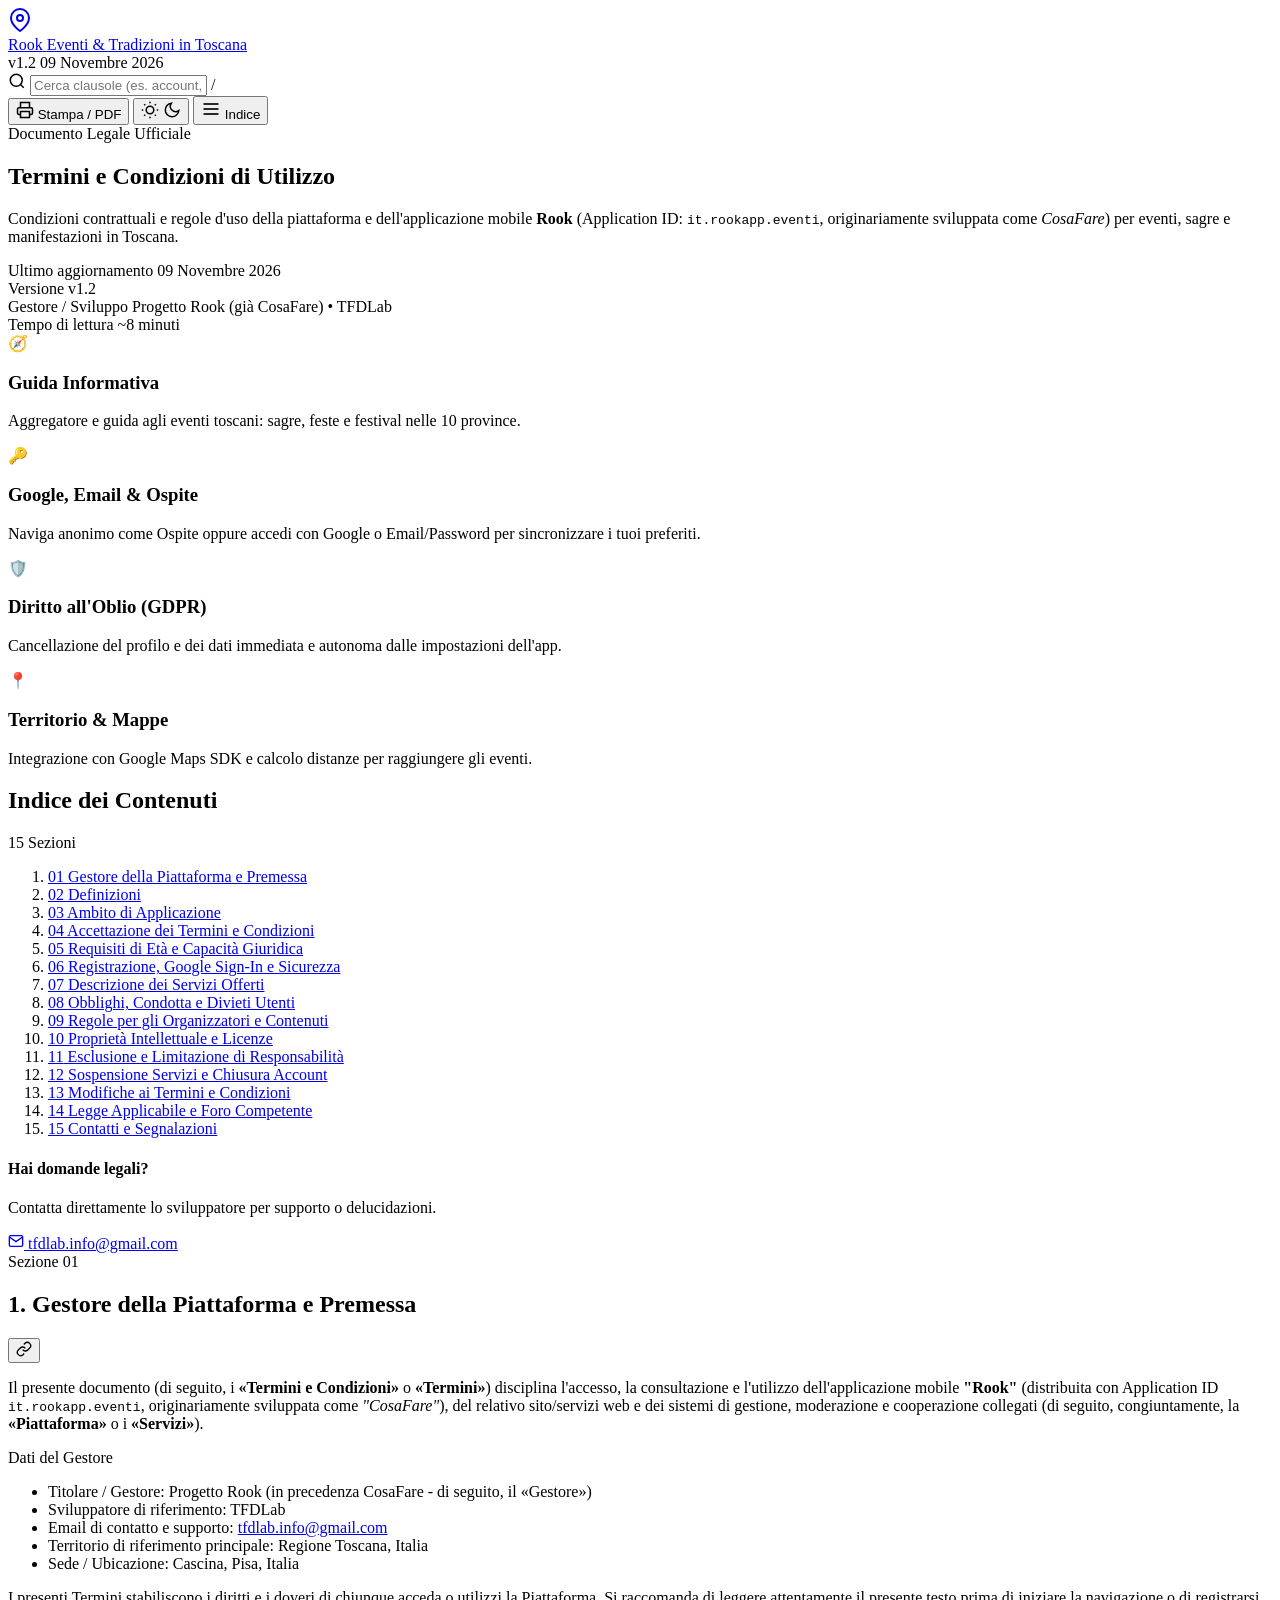
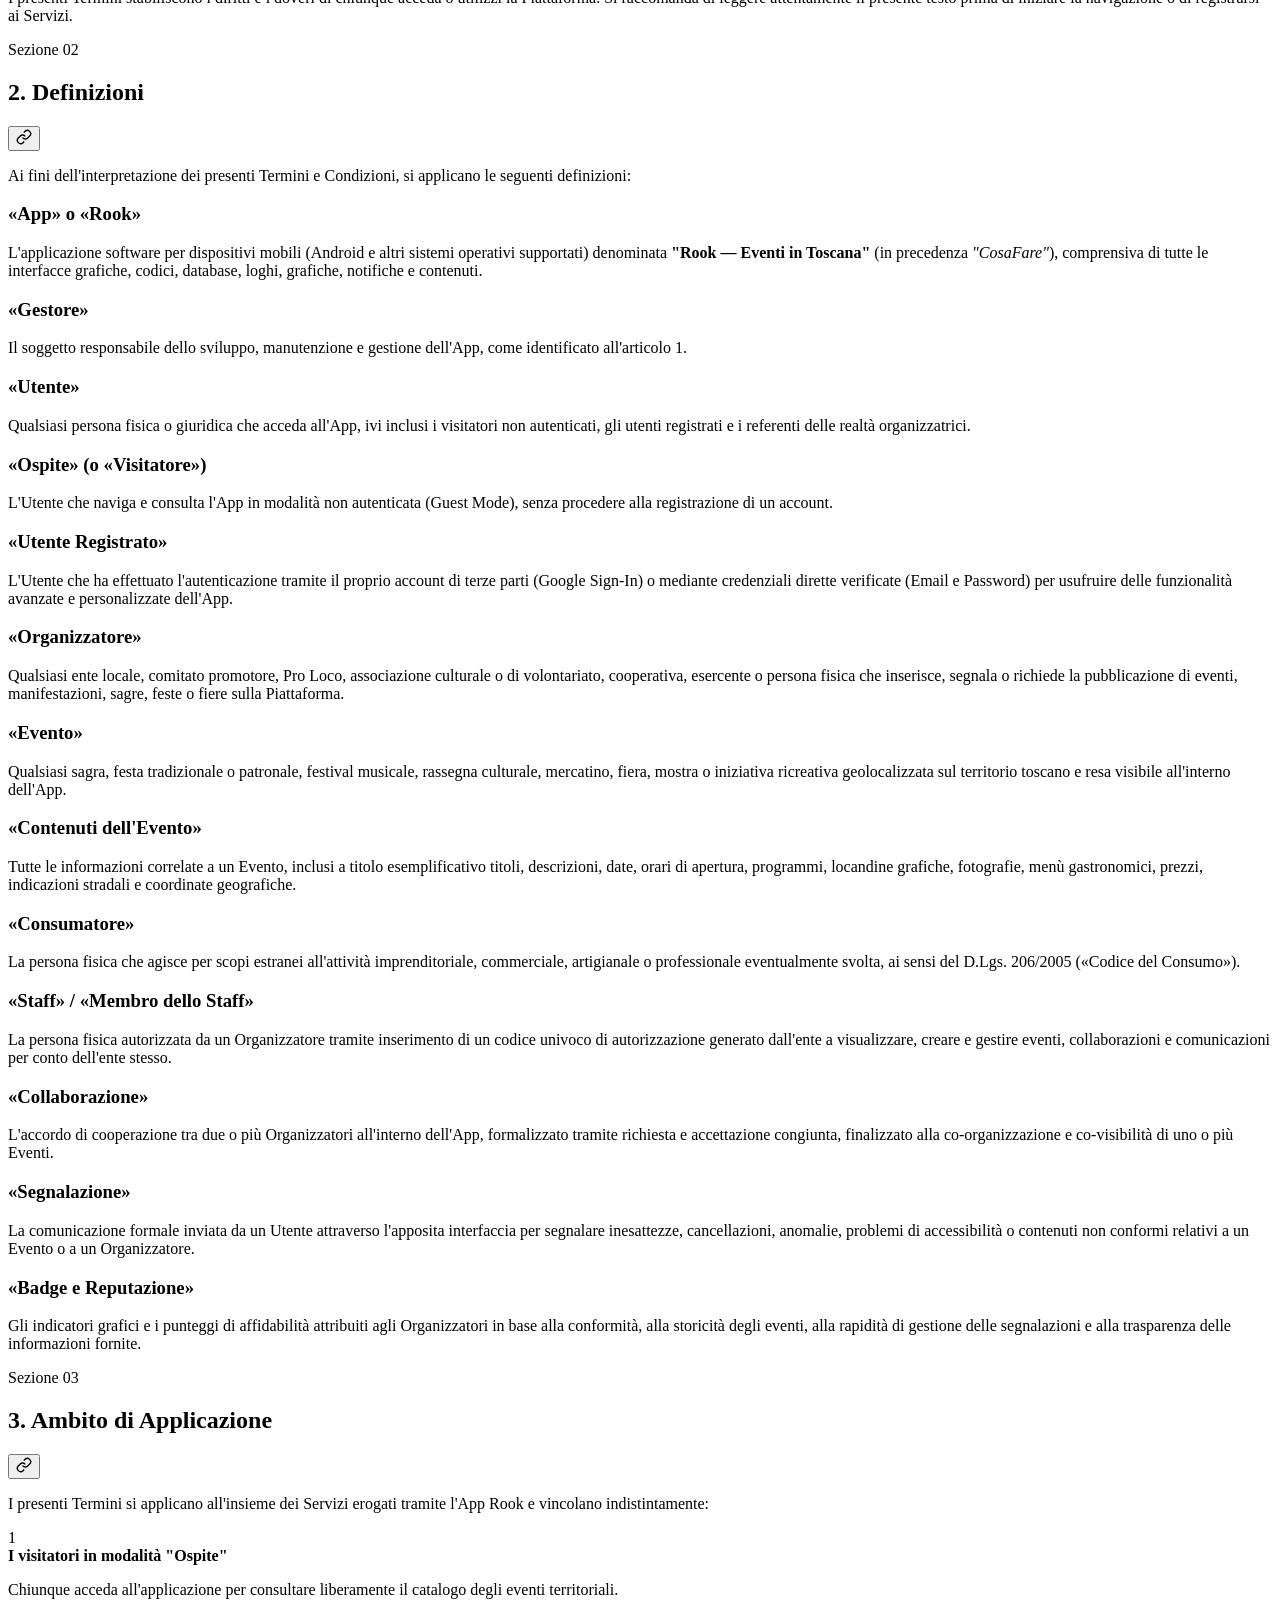
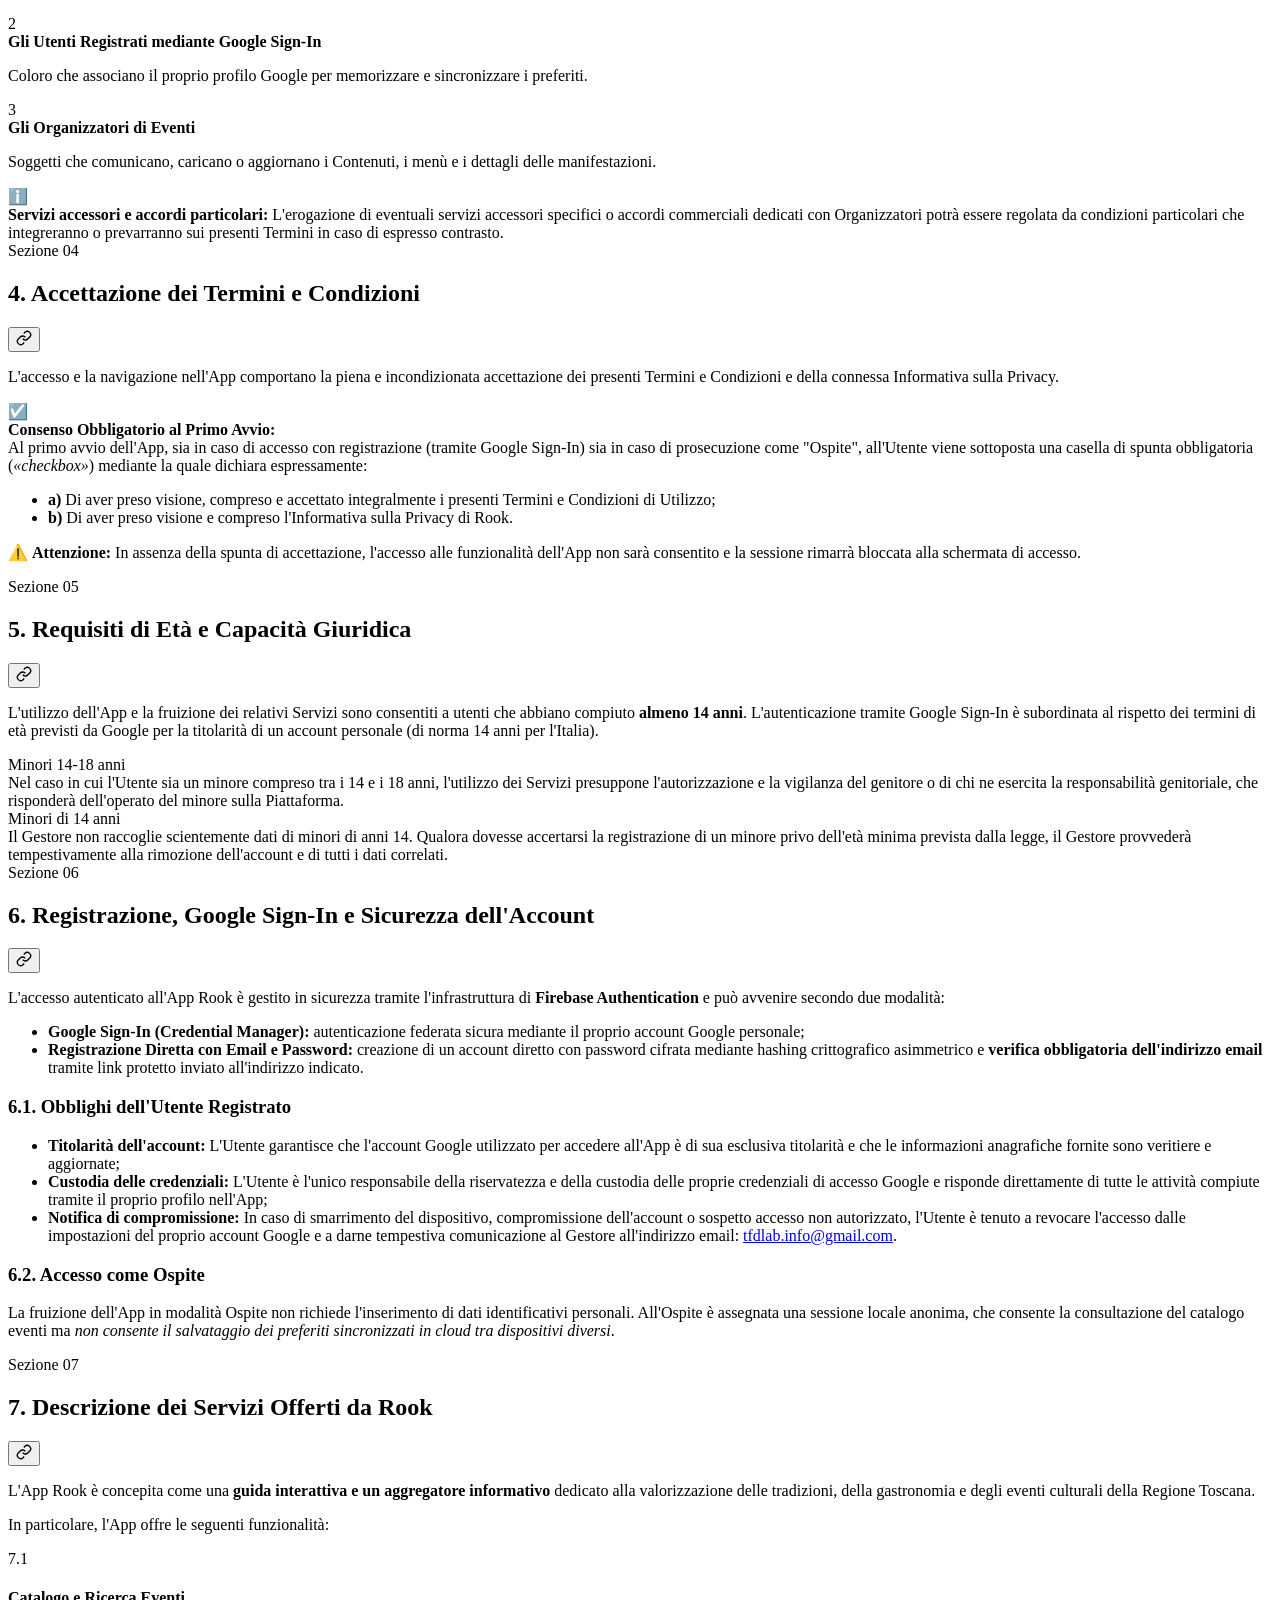
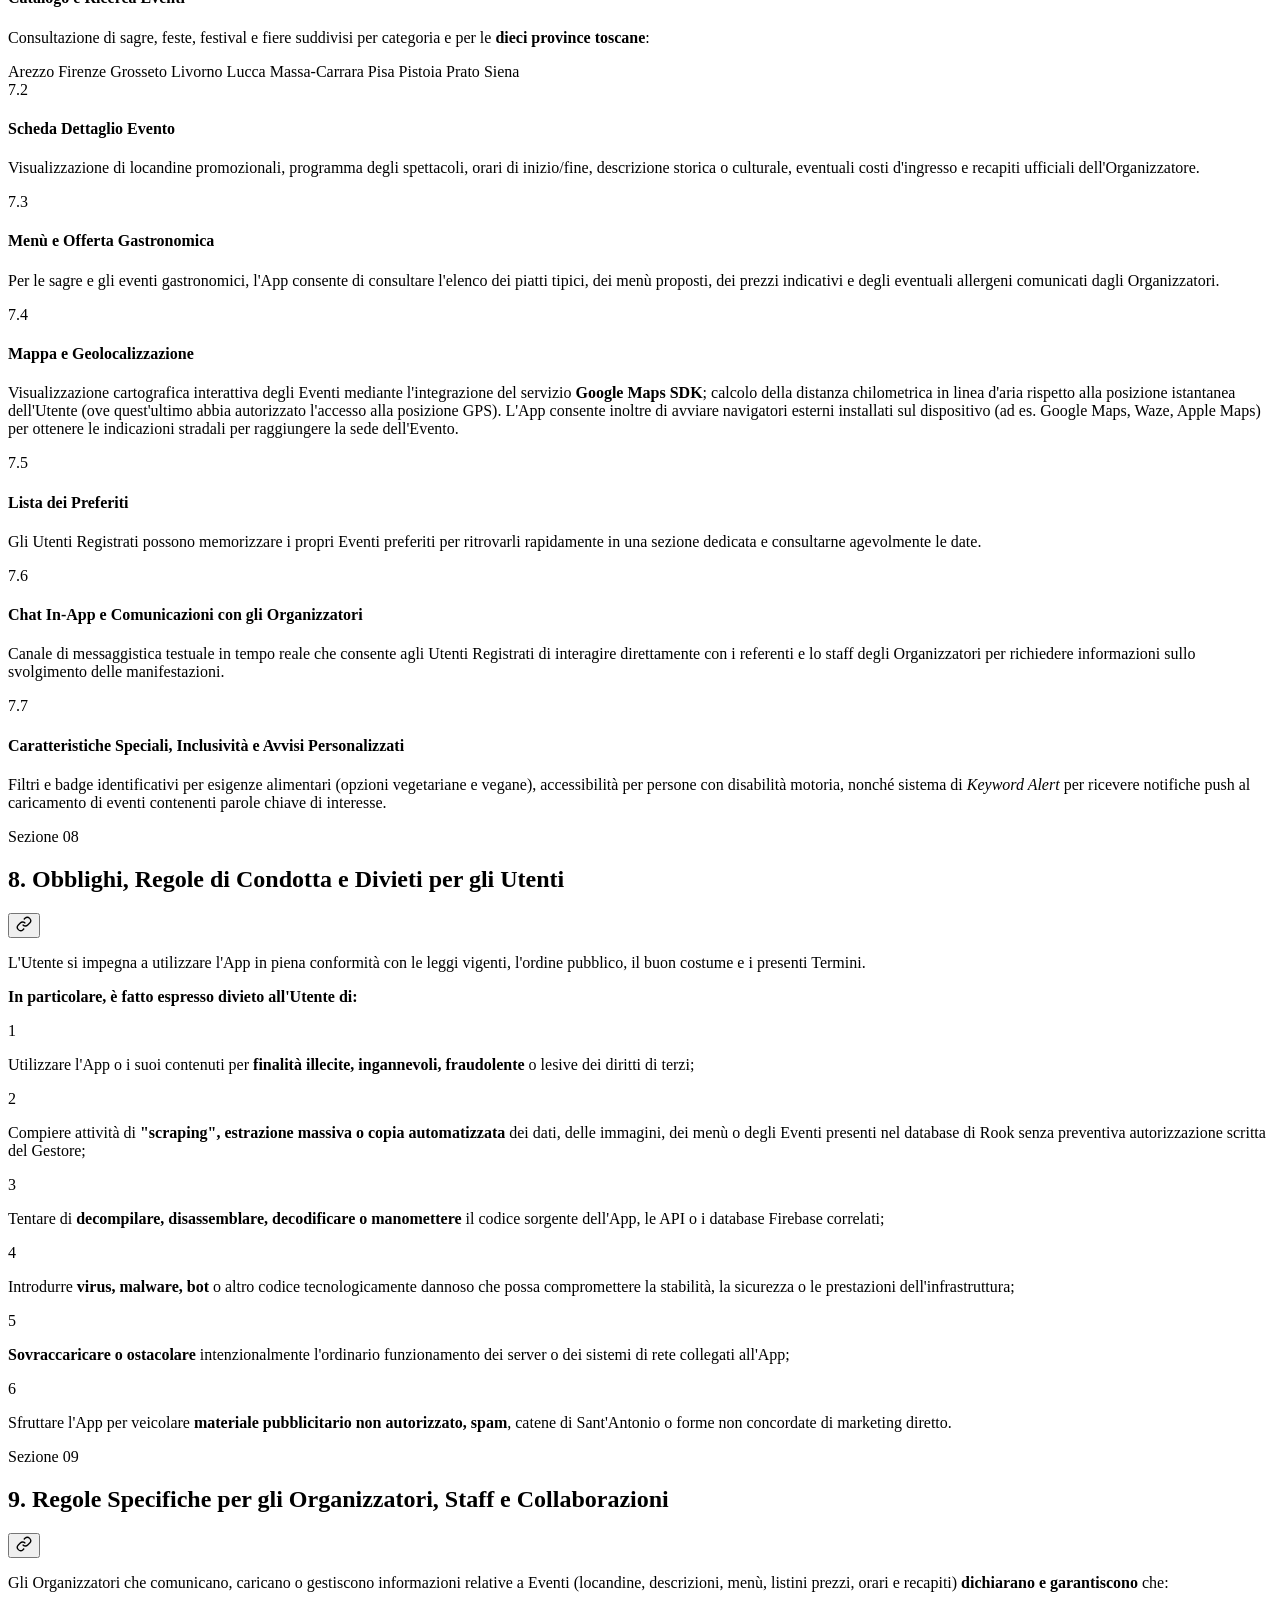
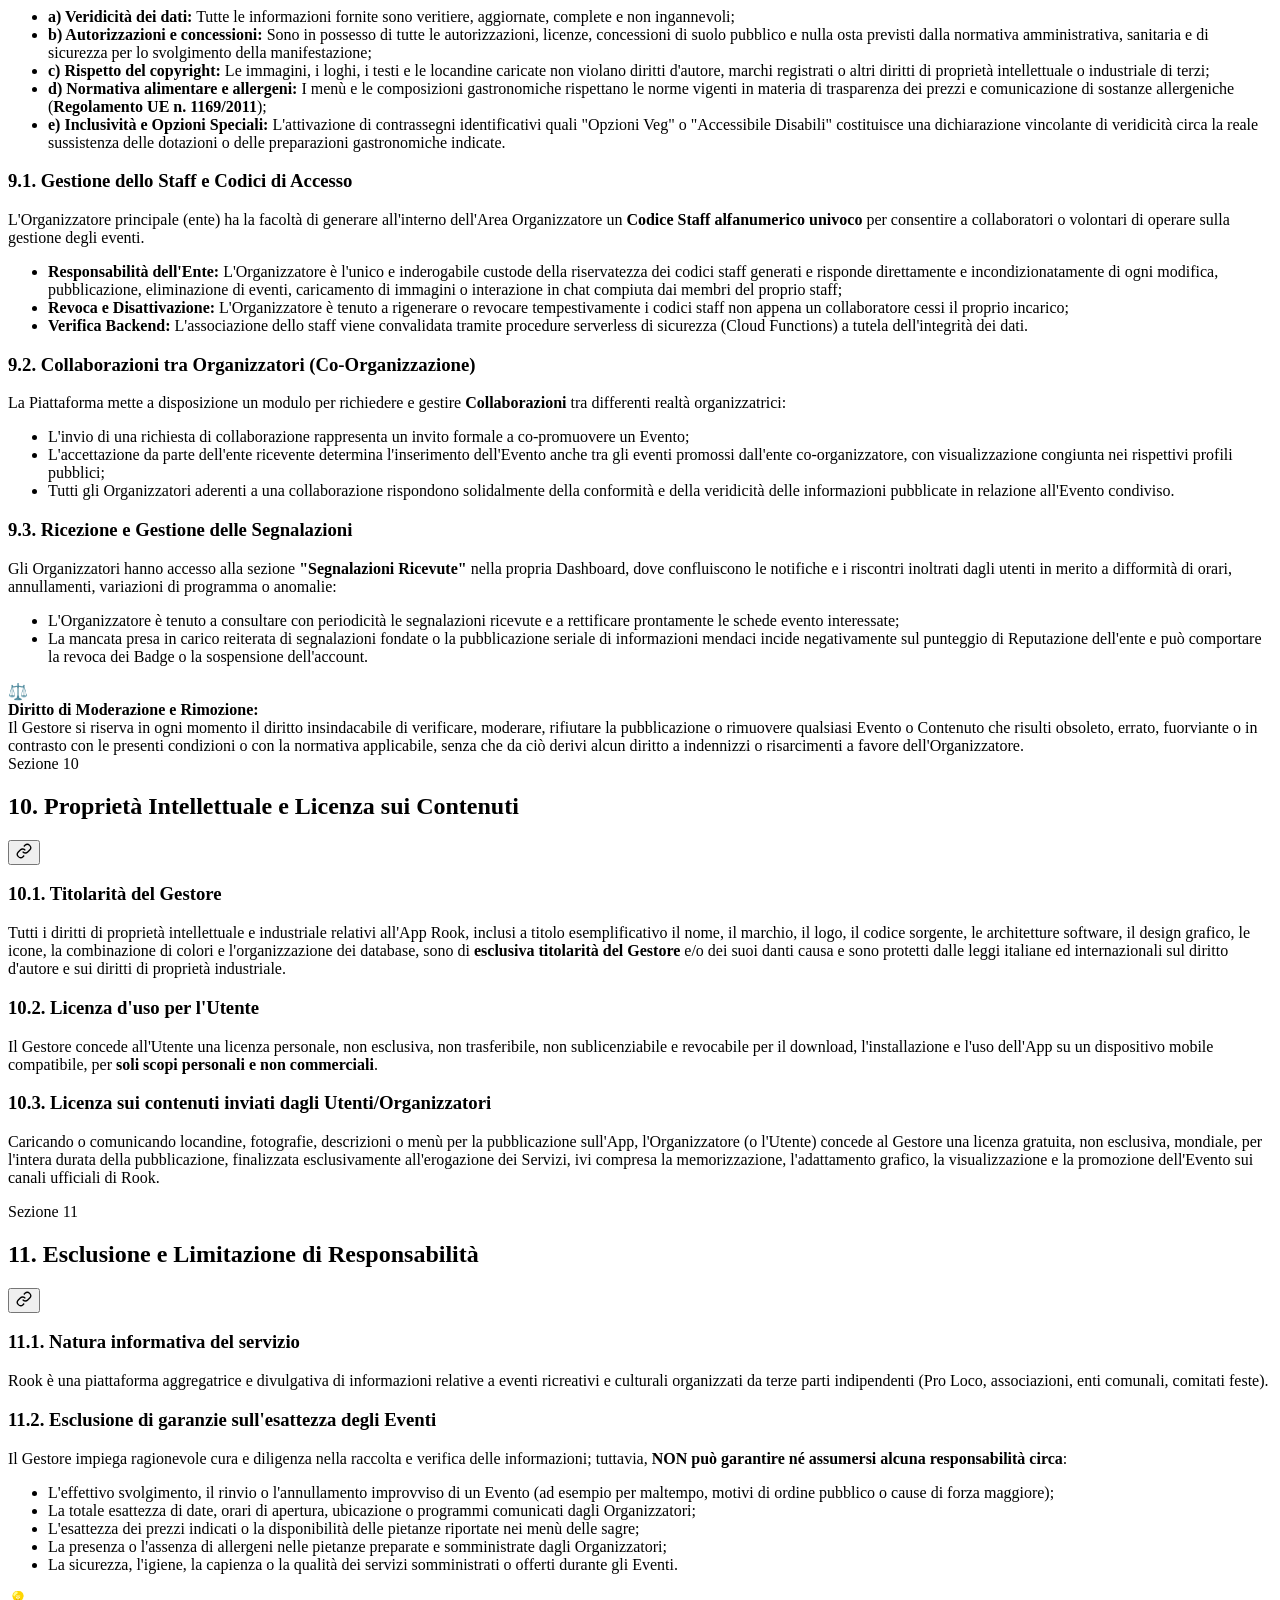
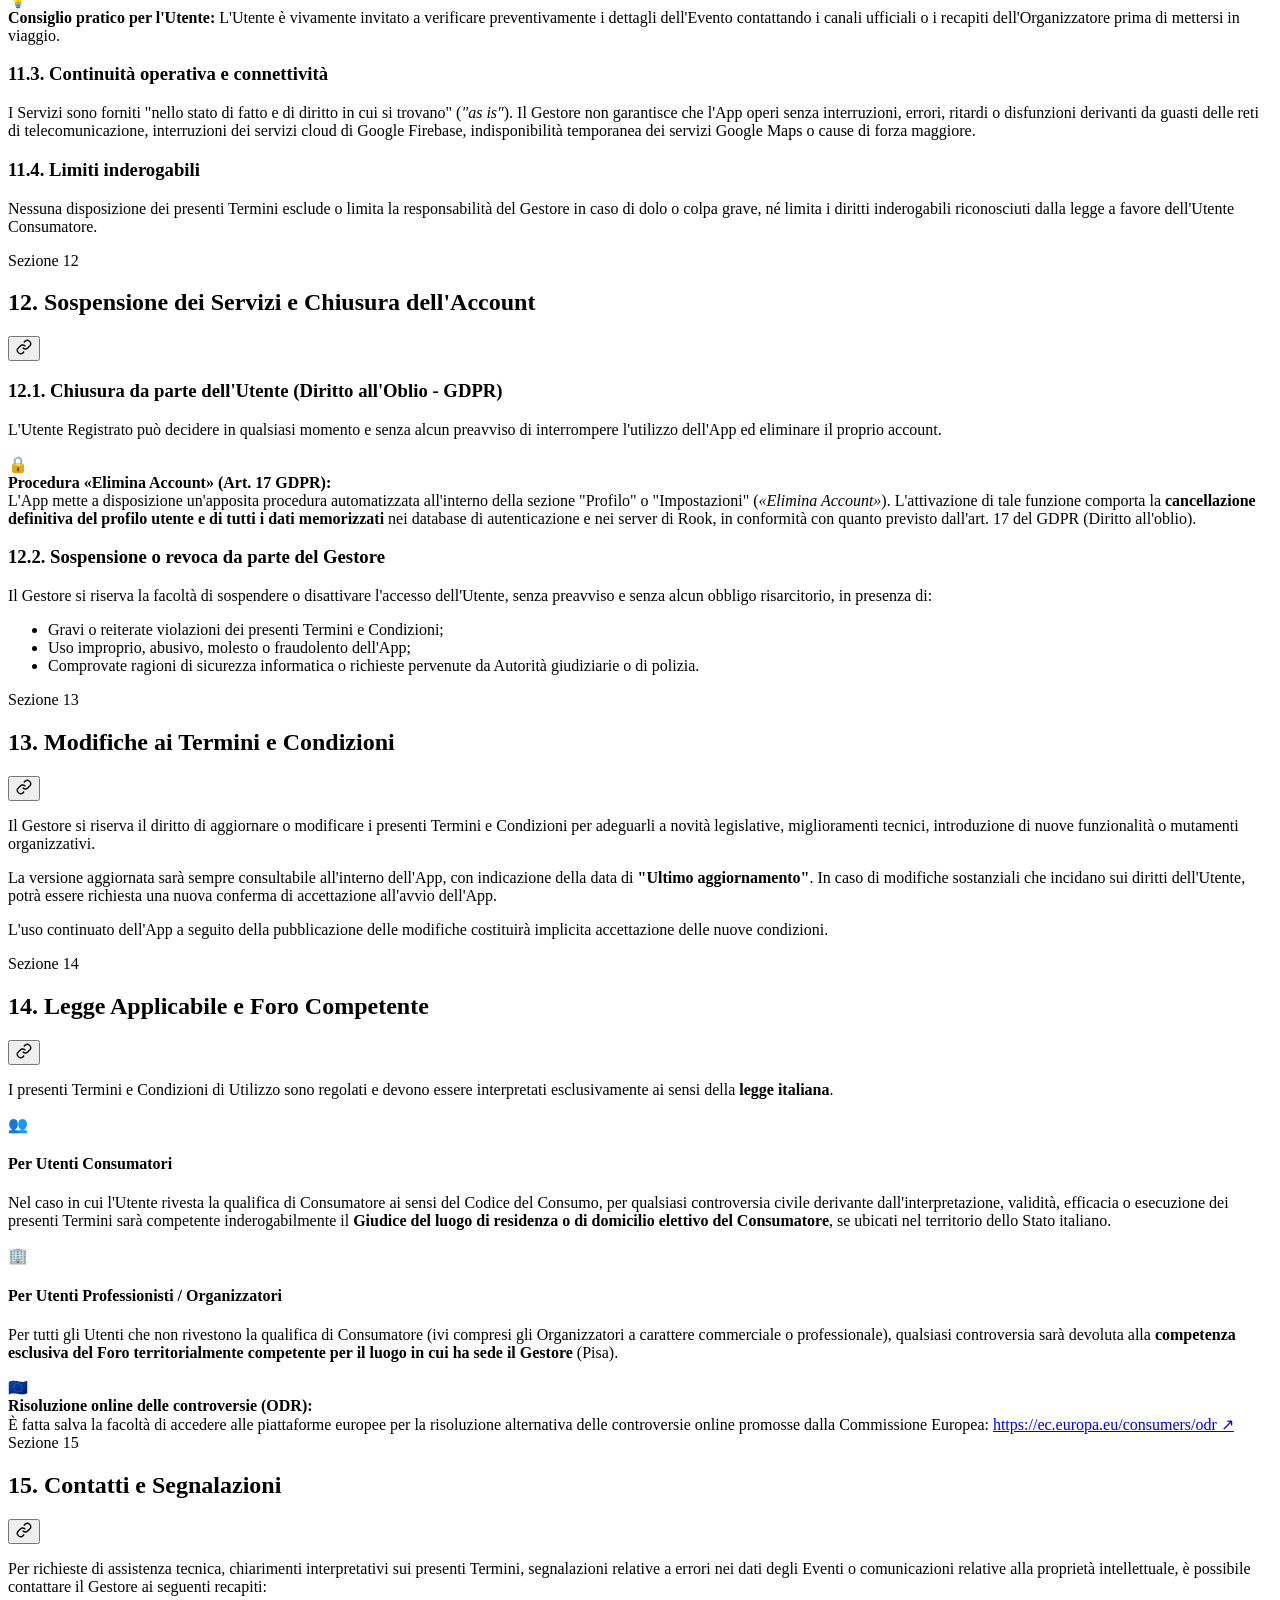
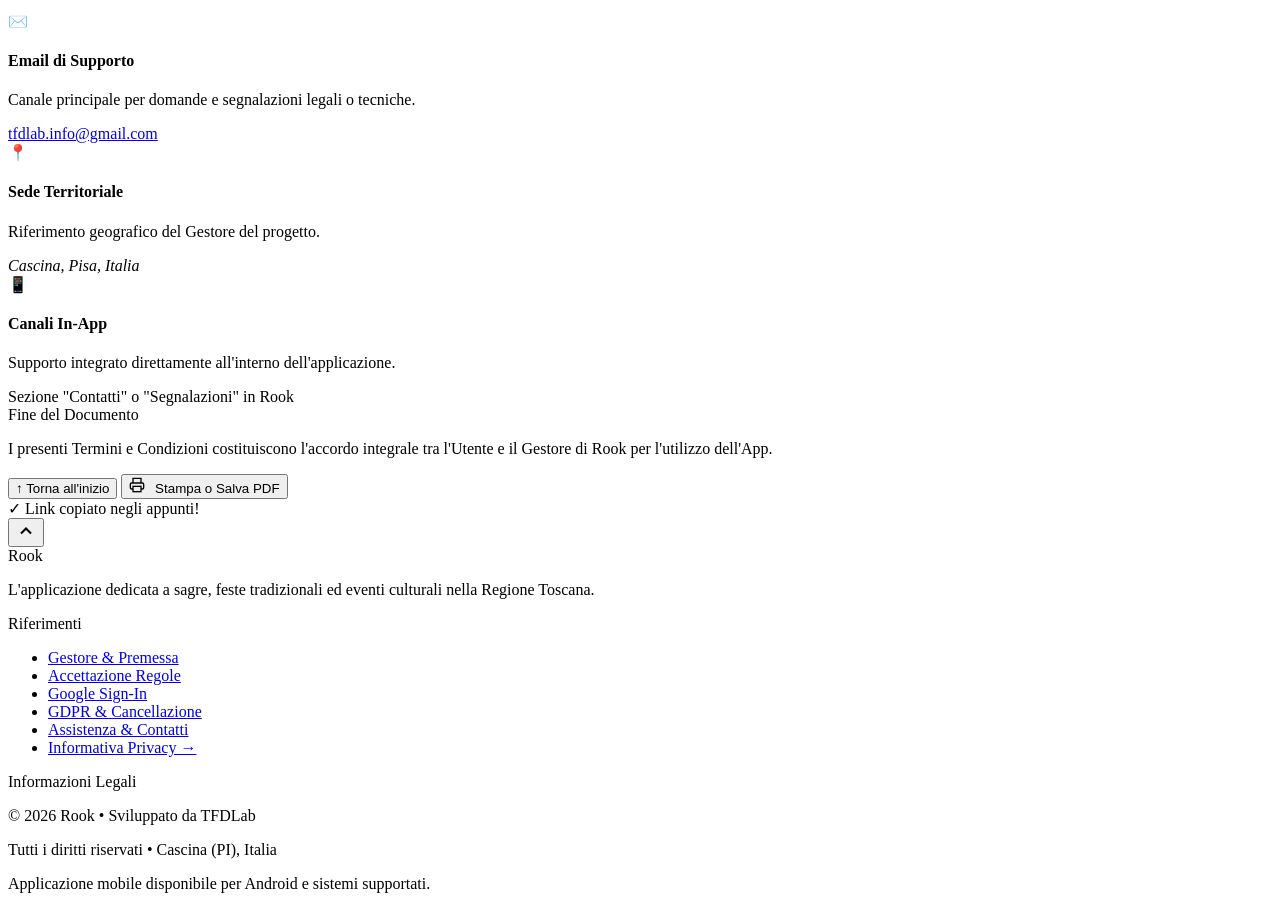
==== index.html @ a355253b "docs: aggiornati termini e condizioni v1.2 per Rook con staff, collaborazioni e segnalazioni" ====
<!DOCTYPE html>
<html lang="it">
<head>
  <meta charset="UTF-8">
  <meta name="viewport" content="width=device-width, initial-scale=1.0">
  <title>Termini e Condizioni di Utilizzo — Rook</title>
  <meta name="description" content="Termini e Condizioni ufficiali di utilizzo dell'applicazione mobile Rook - Eventi in Toscana (it.rookapp.eventi), in precedenza CosaFare.">
  <meta name="theme-color" content="#c84b31">

  <!-- Favicon SVG -->
  <link rel="icon" type="image/svg+xml" href="data:image/svg+xml,<svg xmlns='http://www.w3.org/2000/svg' viewBox='0 0 32 32'><circle cx='16' cy='16' r='16' fill='%23c84b31'/><path d='M16 6C11.58 6 8 9.58 8 14c0 6 8 12 8 12s8-6 8-12c0-4.42-3.58-8-8-8zm0 11a3 3 0 1 1 0-6 3 3 0 0 1 0 6z' fill='white'/></svg>">

  <!-- Google Fonts: Plus Jakarta Sans -->
  <link rel="preconnect" href="https://fonts.googleapis.com">
  <link rel="preconnect" href="https://fonts.gstatic.com" crossorigin>
  <link href="https://fonts.googleapis.com/css2?family=Plus+Jakarta+Sans:ital,wght@0,300;0,400;0,500;0,600;0,700;0,800;1,400&family=JetBrains+Mono:wght@400;500&display=swap" rel="stylesheet">

  <link rel="stylesheet" href="style.css">
</head>
<body>
  <!-- Barra di Avanzamento Lettura -->
  <div id="readingProgress" class="reading-progress-bar" aria-hidden="true"></div>

  <!-- Intestazione Principale / Header -->
  <header class="site-header">
    <div class="header-container">
      <div class="brand-group">
        <a href="#hero" class="brand-logo" aria-label="Torna all'inizio">
          <span class="logo-icon">
            <svg viewBox="0 0 24 24" width="24" height="24" fill="none" stroke="currentColor" stroke-width="2" stroke-linecap="round" stroke-linejoin="round">
              <path d="M21 10c0 7-9 13-9 13s-9-6-9-13a9 9 0 0 1 18 0z"></path>
              <circle cx="12" cy="10" r="3"></circle>
            </svg>
          </span>
          <div class="brand-text">
            <span class="brand-name">Rook</span>
            <span class="brand-tagline">Eventi & Tradizioni in Toscana</span>
          </div>
        </a>
        <div class="header-badges">
          <span class="badge badge-version">v1.2</span>
          <span class="badge badge-date">09 Novembre 2026</span>
        </div>
      </div>

      <!-- Azioni dell'Header -->
      <div class="header-actions">
        <!-- Campo di Ricerca Rapida -->
        <div class="search-box">
          <svg class="search-icon" viewBox="0 0 24 24" width="18" height="18" fill="none" stroke="currentColor" stroke-width="2">
            <circle cx="11" cy="11" r="8"></circle>
            <line x1="21" y1="21" x2="16.65" y2="16.65"></line>
          </svg>
          <input type="text" id="searchInput" placeholder="Cerca clausole (es. account, minori, allergeni)..." aria-label="Cerca nei termini e condizioni">
          <button id="clearSearchBtn" class="clear-search-btn" aria-label="Cancella ricerca" hidden>&times;</button>
          <span class="search-shortcut" title="Premi / per cercare">/</span>
        </div>

        <!-- Pulsante Stampa / PDF -->
        <button id="printBtn" class="action-btn" title="Stampa o salva come PDF">
          <svg viewBox="0 0 24 24" width="18" height="18" fill="none" stroke="currentColor" stroke-width="2">
            <polyline points="6 9 6 2 18 2 18 9"></polyline>
            <path d="M6 18H4a2 2 0 0 1-2-2v-5a2 2 0 0 1 2-2h16a2 2 0 0 1 2 2v5a2 2 0 0 1-2 2h-2"></path>
            <rect x="6" y="14" width="12" height="8"></rect>
          </svg>
          <span class="btn-text">Stampa / PDF</span>
        </button>

        <!-- Selettore Tema Chiaro/Scuro -->
        <button id="themeToggle" class="action-btn theme-btn" aria-label="Cambia tema chiaro/scuro" title="Cambia tema chiaro/scuro">
          <svg class="icon-sun" viewBox="0 0 24 24" width="18" height="18" fill="none" stroke="currentColor" stroke-width="2">
            <circle cx="12" cy="12" r="5"></circle>
            <line x1="12" y1="1" x2="12" y2="3"></line>
            <line x1="12" y1="21" x2="12" y2="23"></line>
            <line x1="4.22" y1="4.22" x2="5.64" y2="5.64"></line>
            <line x1="18.36" y1="18.36" x2="19.78" y2="19.78"></line>
            <line x1="1" y1="12" x2="3" y2="12"></line>
            <line x1="21" y1="12" x2="23" y2="12"></line>
            <line x1="4.22" y1="19.78" x2="5.64" y2="18.36"></line>
            <line x1="18.36" y1="5.64" x2="19.78" y2="4.22"></line>
          </svg>
          <svg class="icon-moon" viewBox="0 0 24 24" width="18" height="18" fill="none" stroke="currentColor" stroke-width="2">
            <path d="M21 12.79A9 9 0 1 1 11.21 3 7 7 0 0 0 21 12.79z"></path>
          </svg>
        </button>

        <!-- Toggle Menù Mobile Indice -->
        <button id="mobileTocToggle" class="action-btn mobile-toc-btn" aria-label="Apri indice dei contenuti">
          <svg viewBox="0 0 24 24" width="20" height="20" fill="none" stroke="currentColor" stroke-width="2">
            <line x1="3" y1="12" x2="21" y2="12"></line>
            <line x1="3" y1="6" x2="21" y2="6"></line>
            <line x1="3" y1="18" x2="21" y2="18"></line>
          </svg>
          <span class="btn-text">Indice</span>
        </button>
      </div>
    </div>
  </header>

  <!-- Banner Conteggio Risultati Ricerca -->
  <div id="searchStatusBar" class="search-status-bar" hidden>
    <div class="search-status-inner">
      <span id="searchResultCount">0 corrispondenze trovate</span>
      <div class="search-nav-controls">
        <button id="prevMatchBtn" title="Precedente (Shift+Enter)">&uarr;</button>
        <button id="nextMatchBtn" title="Successivo (Enter)">&darr;</button>
        <button id="closeSearchAlertBtn" class="close-search">&times;</button>
      </div>
    </div>
  </div>

  <!-- Contenitore Principale -->
  <div class="main-wrapper">
    <!-- Hero Section / Introduzione -->
    <section id="hero" class="hero-section">
      <div class="hero-content">
        <div class="hero-badge">
          <span class="badge-dot"></span>
          Documento Legale Ufficiale
        </div>
        <h1 class="hero-title">Termini e Condizioni di Utilizzo</h1>
        <p class="hero-subtitle">
          Condizioni contrattuali e regole d'uso della piattaforma e dell'applicazione mobile <strong>Rook</strong> (Application ID: <code>it.rookapp.eventi</code>, originariamente sviluppata come <em>CosaFare</em>) per eventi, sagre e manifestazioni in Toscana.
        </p>

        <!-- Informazioni Metadati -->
        <div class="meta-strip">
          <div class="meta-item">
            <span class="meta-label">Ultimo aggiornamento</span>
            <span class="meta-value">09 Novembre 2026</span>
          </div>
          <div class="meta-divider"></div>
          <div class="meta-item">
            <span class="meta-label">Versione</span>
            <span class="meta-value">v1.2</span>
          </div>
          <div class="meta-divider"></div>
          <div class="meta-item">
            <span class="meta-label">Gestore / Sviluppo</span>
            <span class="meta-value">Progetto Rook (già CosaFare) &bull; TFDLab</span>
          </div>
          <div class="meta-divider"></div>
          <div class="meta-item">
            <span class="meta-label">Tempo di lettura</span>
            <span class="meta-value" id="readTimeEstimate">~8 minuti</span>
          </div>
        </div>

        <!-- Schede Punti Chiave in Sintesi -->
        <div class="key-points-grid">
          <div class="point-card">
            <div class="point-icon">🧭</div>
            <div class="point-body">
              <h3>Guida Informativa</h3>
              <p>Aggregatore e guida agli eventi toscani: sagre, feste e festival nelle 10 province.</p>
            </div>
          </div>
          <div class="point-card">
            <div class="point-icon">🔑</div>
            <div class="point-body">
              <h3>Google, Email & Ospite</h3>
              <p>Naviga anonimo come Ospite oppure accedi con Google o Email/Password per sincronizzare i tuoi preferiti.</p>
            </div>
          </div>
          <div class="point-card">
            <div class="point-icon">🛡️</div>
            <div class="point-body">
              <h3>Diritto all'Oblio (GDPR)</h3>
              <p>Cancellazione del profilo e dei dati immediata e autonoma dalle impostazioni dell'app.</p>
            </div>
          </div>
          <div class="point-card">
            <div class="point-icon">📍</div>
            <div class="point-body">
              <h3>Territorio & Mappe</h3>
              <p>Integrazione con Google Maps SDK e calcolo distanze per raggiungere gli eventi.</p>
            </div>
          </div>
        </div>
      </div>
    </section>

    <!-- Layout a due colonne: Sidebar Indice + Contenuto Documento -->
    <div class="content-layout">
      <!-- Sidebar Indice (TOC) -->
      <aside class="sidebar-wrapper" id="sidebarWrapper">
        <div class="sidebar-sticky">
          <div class="sidebar-header">
            <h2 class="sidebar-title">Indice dei Contenuti</h2>
            <span class="toc-counter">15 Sezioni</span>
          </div>

          <nav class="toc-nav" id="tocNav" aria-label="Indice dei capitoli">
            <ol class="toc-list">
              <li><a href="#sec-1" class="toc-link"><span class="toc-num">01</span> Gestore della Piattaforma e Premessa</a></li>
              <li><a href="#sec-2" class="toc-link"><span class="toc-num">02</span> Definizioni</a></li>
              <li><a href="#sec-3" class="toc-link"><span class="toc-num">03</span> Ambito di Applicazione</a></li>
              <li><a href="#sec-4" class="toc-link"><span class="toc-num">04</span> Accettazione dei Termini e Condizioni</a></li>
              <li><a href="#sec-5" class="toc-link"><span class="toc-num">05</span> Requisiti di Età e Capacità Giuridica</a></li>
              <li><a href="#sec-6" class="toc-link"><span class="toc-num">06</span> Registrazione, Google Sign-In e Sicurezza</a></li>
              <li><a href="#sec-7" class="toc-link"><span class="toc-num">07</span> Descrizione dei Servizi Offerti</a></li>
              <li><a href="#sec-8" class="toc-link"><span class="toc-num">08</span> Obblighi, Condotta e Divieti Utenti</a></li>
              <li><a href="#sec-9" class="toc-link"><span class="toc-num">09</span> Regole per gli Organizzatori e Contenuti</a></li>
              <li><a href="#sec-10" class="toc-link"><span class="toc-num">10</span> Proprietà Intellettuale e Licenze</a></li>
              <li><a href="#sec-11" class="toc-link"><span class="toc-num">11</span> Esclusione e Limitazione di Responsabilità</a></li>
              <li><a href="#sec-12" class="toc-link"><span class="toc-num">12</span> Sospensione Servizi e Chiusura Account</a></li>
              <li><a href="#sec-13" class="toc-link"><span class="toc-num">13</span> Modifiche ai Termini e Condizioni</a></li>
              <li><a href="#sec-14" class="toc-link"><span class="toc-num">14</span> Legge Applicabile e Foro Competente</a></li>
              <li><a href="#sec-15" class="toc-link"><span class="toc-num">15</span> Contatti e Segnalazioni</a></li>
            </ol>
          </nav>

          <!-- Riquadro Supporto Rapido Sidebar -->
          <div class="sidebar-help-card">
            <h4>Hai domande legali?</h4>
            <p>Contatta direttamente lo sviluppatore per supporto o delucidazioni.</p>
            <a href="mailto:tfdlab.info@gmail.com" class="sidebar-contact-btn">
              <svg viewBox="0 0 24 24" width="16" height="16" fill="none" stroke="currentColor" stroke-width="2">
                <path d="M4 4h16c1.1 0 2 .9 2 2v12c0 1.1-.9 2-2 2H4c-1.1 0-2-.9-2-2V6c0-1.1.9-2 2-2z"></path>
                <polyline points="22,6 12,13 2,6"></polyline>
              </svg>
              <span>tfdlab.info@gmail.com</span>
            </a>
          </div>
        </div>
      </aside>

      <!-- Corpo del Testo Legale -->
      <main class="legal-document" id="legalDocument">

        <!-- ========================================== -->
        <!-- SEZIONE 1 -->
        <!-- ========================================== -->
        <article id="sec-1" class="legal-section">
          <header class="section-header">
            <span class="section-tag">Sezione 01</span>
            <div class="title-with-anchor">
              <h2 class="section-title">1. Gestore della Piattaforma e Premessa</h2>
              <button class="copy-anchor-btn" data-target="sec-1" title="Copia link alla sezione">
                <svg viewBox="0 0 24 24" width="16" height="16" fill="none" stroke="currentColor" stroke-width="2">
                  <path d="M10 13a5 5 0 0 0 7.54.54l3-3a5 5 0 0 0-7.07-7.07l-1.72 1.71"></path>
                  <path d="M14 11a5 5 0 0 0-7.54-.54l-3 3a5 5 0 0 0 7.07 7.07l1.71-1.71"></path>
                </svg>
              </button>
            </div>
          </header>

          <div class="section-content">
            <p>
              Il presente documento (di seguito, i <strong>«Termini e Condizioni»</strong> o <strong>«Termini»</strong>) disciplina l'accesso, la consultazione e l'utilizzo dell'applicazione mobile <strong>"Rook"</strong> (distribuita con Application ID <code>it.rookapp.eventi</code>, originariamente sviluppata come <em>"CosaFare"</em>), del relativo sito/servizi web e dei sistemi di gestione, moderazione e cooperazione collegati (di seguito, congiuntamente, la <strong>«Piattaforma»</strong> o i <strong>«Servizi»</strong>).
            </p>

            <div class="operator-card">
              <div class="operator-badge">Dati del Gestore</div>
              <ul class="operator-details">
                <li>
                  <span class="detail-label">Titolare / Gestore:</span>
                  <span class="detail-value">Progetto Rook (in precedenza CosaFare - di seguito, il «Gestore»)</span>
                </li>
                <li>
                  <span class="detail-label">Sviluppatore di riferimento:</span>
                  <span class="detail-value">TFDLab</span>
                </li>
                <li>
                  <span class="detail-label">Email di contatto e supporto:</span>
                  <span class="detail-value"><a href="mailto:tfdlab.info@gmail.com" class="link-styled">tfdlab.info@gmail.com</a></span>
                </li>
                <li>
                  <span class="detail-label">Territorio di riferimento principale:</span>
                  <span class="detail-value">Regione Toscana, Italia</span>
                </li>
                <li>
                  <span class="detail-label">Sede / Ubicazione:</span>
                  <span class="detail-value">Cascina, Pisa, Italia</span>
                </li>
              </ul>
            </div>

            <p>
              I presenti Termini stabiliscono i diritti e i doveri di chiunque acceda o utilizzi la Piattaforma. Si raccomanda di leggere attentamente il presente testo prima di iniziare la navigazione o di registrarsi ai Servizi.
            </p>
          </div>
        </article>

        <!-- ========================================== -->
        <!-- SEZIONE 2 -->
        <!-- ========================================== -->
        <article id="sec-2" class="legal-section">
          <header class="section-header">
            <span class="section-tag">Sezione 02</span>
            <div class="title-with-anchor">
              <h2 class="section-title">2. Definizioni</h2>
              <button class="copy-anchor-btn" data-target="sec-2" title="Copia link alla sezione">
                <svg viewBox="0 0 24 24" width="16" height="16" fill="none" stroke="currentColor" stroke-width="2">
                  <path d="M10 13a5 5 0 0 0 7.54.54l3-3a5 5 0 0 0-7.07-7.07l-1.72 1.71"></path>
                  <path d="M14 11a5 5 0 0 0-7.54-.54l-3 3a5 5 0 0 0 7.07 7.07l1.71-1.71"></path>
                </svg>
              </button>
            </div>
          </header>

          <div class="section-content">
            <p>Ai fini dell'interpretazione dei presenti Termini e Condizioni, si applicano le seguenti definizioni:</p>

            <div class="definitions-grid">
              <div class="definition-card">
                <h3 class="def-term">«App» o «Rook»</h3>
                <p class="def-desc">L'applicazione software per dispositivi mobili (Android e altri sistemi operativi supportati) denominata <strong>"Rook — Eventi in Toscana"</strong> (in precedenza <em>"CosaFare"</em>), comprensiva di tutte le interfacce grafiche, codici, database, loghi, grafiche, notifiche e contenuti.</p>
              </div>

              <div class="definition-card">
                <h3 class="def-term">«Gestore»</h3>
                <p class="def-desc">Il soggetto responsabile dello sviluppo, manutenzione e gestione dell'App, come identificato all'articolo 1.</p>
              </div>

              <div class="definition-card">
                <h3 class="def-term">«Utente»</h3>
                <p class="def-desc">Qualsiasi persona fisica o giuridica che acceda all'App, ivi inclusi i visitatori non autenticati, gli utenti registrati e i referenti delle realtà organizzatrici.</p>
              </div>

              <div class="definition-card">
                <h3 class="def-term">«Ospite» (o «Visitatore»)</h3>
                <p class="def-desc">L'Utente che naviga e consulta l'App in modalità non autenticata (Guest Mode), senza procedere alla registrazione di un account.</p>
              </div>

              <div class="definition-card">
                <h3 class="def-term">«Utente Registrato»</h3>
                <p class="def-desc">L'Utente che ha effettuato l'autenticazione tramite il proprio account di terze parti (Google Sign-In) o mediante credenziali dirette verificate (Email e Password) per usufruire delle funzionalità avanzate e personalizzate dell'App.</p>
              </div>

              <div class="definition-card">
                <h3 class="def-term">«Organizzatore»</h3>
                <p class="def-desc">Qualsiasi ente locale, comitato promotore, Pro Loco, associazione culturale o di volontariato, cooperativa, esercente o persona fisica che inserisce, segnala o richiede la pubblicazione di eventi, manifestazioni, sagre, feste o fiere sulla Piattaforma.</p>
              </div>

              <div class="definition-card">
                <h3 class="def-term">«Evento»</h3>
                <p class="def-desc">Qualsiasi sagra, festa tradizionale o patronale, festival musicale, rassegna culturale, mercatino, fiera, mostra o iniziativa ricreativa geolocalizzata sul territorio toscano e resa visibile all'interno dell'App.</p>
              </div>

              <div class="definition-card">
                <h3 class="def-term">«Contenuti dell'Evento»</h3>
                <p class="def-desc">Tutte le informazioni correlate a un Evento, inclusi a titolo esemplificativo titoli, descrizioni, date, orari di apertura, programmi, locandine grafiche, fotografie, menù gastronomici, prezzi, indicazioni stradali e coordinate geografiche.</p>
              </div>

              <div class="definition-card">
                <h3 class="def-term">«Consumatore»</h3>
                <p class="def-desc">La persona fisica che agisce per scopi estranei all'attività imprenditoriale, commerciale, artigianale o professionale eventualmente svolta, ai sensi del D.Lgs. 206/2005 («Codice del Consumo»).</p>
              </div>
              <div class="definition-card">
                <h3 class="def-term">«Staff» / «Membro dello Staff»</h3>
                <p class="def-desc">La persona fisica autorizzata da un Organizzatore tramite inserimento di un codice univoco di autorizzazione generato dall'ente a visualizzare, creare e gestire eventi, collaborazioni e comunicazioni per conto dell'ente stesso.</p>
              </div>

              <div class="definition-card">
                <h3 class="def-term">«Collaborazione»</h3>
                <p class="def-desc">L'accordo di cooperazione tra due o più Organizzatori all'interno dell'App, formalizzato tramite richiesta e accettazione congiunta, finalizzato alla co-organizzazione e co-visibilità di uno o più Eventi.</p>
              </div>

              <div class="definition-card">
                <h3 class="def-term">«Segnalazione»</h3>
                <p class="def-desc">La comunicazione formale inviata da un Utente attraverso l'apposita interfaccia per segnalare inesattezze, cancellazioni, anomalie, problemi di accessibilità o contenuti non conformi relativi a un Evento o a un Organizzatore.</p>
              </div>

              <div class="definition-card">
                <h3 class="def-term">«Badge e Reputazione»</h3>
                <p class="def-desc">Gli indicatori grafici e i punteggi di affidabilità attribuiti agli Organizzatori in base alla conformità, alla storicità degli eventi, alla rapidità di gestione delle segnalazioni e alla trasparenza delle informazioni fornite.</p>
              </div>
            </div>
          </div>
        </article>

        <!-- ========================================== -->
        <!-- SEZIONE 3 -->
        <!-- ========================================== -->
        <article id="sec-3" class="legal-section">
          <header class="section-header">
            <span class="section-tag">Sezione 03</span>
            <div class="title-with-anchor">
              <h2 class="section-title">3. Ambito di Applicazione</h2>
              <button class="copy-anchor-btn" data-target="sec-3" title="Copia link alla sezione">
                <svg viewBox="0 0 24 24" width="16" height="16" fill="none" stroke="currentColor" stroke-width="2">
                  <path d="M10 13a5 5 0 0 0 7.54.54l3-3a5 5 0 0 0-7.07-7.07l-1.72 1.71"></path>
                  <path d="M14 11a5 5 0 0 0-7.54-.54l-3 3a5 5 0 0 0 7.07 7.07l1.71-1.71"></path>
                </svg>
              </button>
            </div>
          </header>

          <div class="section-content">
            <p>I presenti Termini si applicano all'insieme dei Servizi erogati tramite l'App Rook e vincolano indistintamente:</p>
            <div class="scope-cards-list">
              <div class="scope-item">
                <span class="scope-badge">1</span>
                <div>
                  <strong>I visitatori in modalità "Ospite"</strong>
                  <p>Chiunque acceda all'applicazione per consultare liberamente il catalogo degli eventi territoriali.</p>
                </div>
              </div>
              <div class="scope-item">
                <span class="scope-badge">2</span>
                <div>
                  <strong>Gli Utenti Registrati mediante Google Sign-In</strong>
                  <p>Coloro che associano il proprio profilo Google per memorizzare e sincronizzare i preferiti.</p>
                </div>
              </div>
              <div class="scope-item">
                <span class="scope-badge">3</span>
                <div>
                  <strong>Gli Organizzatori di Eventi</strong>
                  <p>Soggetti che comunicano, caricano o aggiornano i Contenuti, i menù e i dettagli delle manifestazioni.</p>
                </div>
              </div>
            </div>

            <div class="callout callout-info">
              <div class="callout-icon">ℹ️</div>
              <div class="callout-content">
                <strong>Servizi accessori e accordi particolari:</strong> L'erogazione di eventuali servizi accessori specifici o accordi commerciali dedicati con Organizzatori potrà essere regolata da condizioni particolari che integreranno o prevarranno sui presenti Termini in caso di espresso contrasto.
              </div>
            </div>
          </div>
        </article>

        <!-- ========================================== -->
        <!-- SEZIONE 4 -->
        <!-- ========================================== -->
        <article id="sec-4" class="legal-section">
          <header class="section-header">
            <span class="section-tag">Sezione 04</span>
            <div class="title-with-anchor">
              <h2 class="section-title">4. Accettazione dei Termini e Condizioni</h2>
              <button class="copy-anchor-btn" data-target="sec-4" title="Copia link alla sezione">
                <svg viewBox="0 0 24 24" width="16" height="16" fill="none" stroke="currentColor" stroke-width="2">
                  <path d="M10 13a5 5 0 0 0 7.54.54l3-3a5 5 0 0 0-7.07-7.07l-1.72 1.71"></path>
                  <path d="M14 11a5 5 0 0 0-7.54-.54l-3 3a5 5 0 0 0 7.07 7.07l1.71-1.71"></path>
                </svg>
              </button>
            </div>
          </header>

          <div class="section-content">
            <p>
              L'accesso e la navigazione nell'App comportano la piena e incondizionata accettazione dei presenti Termini e Condizioni e della connessa Informativa sulla Privacy.
            </p>

            <div class="callout callout-alert">
              <div class="callout-icon">☑️</div>
              <div class="callout-content">
                <strong>Consenso Obbligatorio al Primo Avvio:</strong><br>
                Al primo avvio dell'App, sia in caso di accesso con registrazione (tramite Google Sign-In) sia in caso di prosecuzione come "Ospite", all'Utente viene sottoposta una casella di spunta obbligatoria (<em>«checkbox»</em>) mediante la quale dichiara espressamente:
                <ul class="styled-list mt-2">
                  <li><strong>a)</strong> Di aver preso visione, compreso e accettato integralmente i presenti Termini e Condizioni di Utilizzo;</li>
                  <li><strong>b)</strong> Di aver preso visione e compreso l'Informativa sulla Privacy di Rook.</li>
                </ul>
              </div>
            </div>

            <p class="highlight-text-box">
              ⚠️ <strong>Attenzione:</strong> In assenza della spunta di accettazione, l'accesso alle funzionalità dell'App non sarà consentito e la sessione rimarrà bloccata alla schermata di accesso.
            </p>
          </div>
        </article>

        <!-- ========================================== -->
        <!-- SEZIONE 5 -->
        <!-- ========================================== -->
        <article id="sec-5" class="legal-section">
          <header class="section-header">
            <span class="section-tag">Sezione 05</span>
            <div class="title-with-anchor">
              <h2 class="section-title">5. Requisiti di Età e Capacità Giuridica</h2>
              <button class="copy-anchor-btn" data-target="sec-5" title="Copia link alla sezione">
                <svg viewBox="0 0 24 24" width="16" height="16" fill="none" stroke="currentColor" stroke-width="2">
                  <path d="M10 13a5 5 0 0 0 7.54.54l3-3a5 5 0 0 0-7.07-7.07l-1.72 1.71"></path>
                  <path d="M14 11a5 5 0 0 0-7.54-.54l-3 3a5 5 0 0 0 7.07 7.07l1.71-1.71"></path>
                </svg>
              </button>
            </div>
          </header>

          <div class="section-content">
            <p>
              L'utilizzo dell'App e la fruizione dei relativi Servizi sono consentiti a utenti che abbiano compiuto <strong>almeno 14 anni</strong>. L'autenticazione tramite Google Sign-In è subordinata al rispetto dei termini di età previsti da Google per la titolarità di un account personale (di norma 14 anni per l'Italia).
            </p>

            <div class="rules-block">
              <div class="rule-row">
                <div class="rule-badge">Minori 14-18 anni</div>
                <div class="rule-text">
                  Nel caso in cui l'Utente sia un minore compreso tra i 14 e i 18 anni, l'utilizzo dei Servizi presuppone l'autorizzazione e la vigilanza del genitore o di chi ne esercita la responsabilità genitoriale, che risponderà dell'operato del minore sulla Piattaforma.
                </div>
              </div>
              <div class="rule-row">
                <div class="rule-badge rule-badge-danger">Minori di 14 anni</div>
                <div class="rule-text">
                  Il Gestore non raccoglie scientemente dati di minori di anni 14. Qualora dovesse accertarsi la registrazione di un minore privo dell'età minima prevista dalla legge, il Gestore provvederà tempestivamente alla rimozione dell'account e di tutti i dati correlati.
                </div>
              </div>
            </div>
          </div>
        </article>

        <!-- ========================================== -->
        <!-- SEZIONE 6 -->
        <!-- ========================================== -->
        <article id="sec-6" class="legal-section">
          <header class="section-header">
            <span class="section-tag">Sezione 06</span>
            <div class="title-with-anchor">
              <h2 class="section-title">6. Registrazione, Google Sign-In e Sicurezza dell'Account</h2>
              <button class="copy-anchor-btn" data-target="sec-6" title="Copia link alla sezione">
                <svg viewBox="0 0 24 24" width="16" height="16" fill="none" stroke="currentColor" stroke-width="2">
                  <path d="M10 13a5 5 0 0 0 7.54.54l3-3a5 5 0 0 0-7.07-7.07l-1.72 1.71"></path>
                  <path d="M14 11a5 5 0 0 0-7.54-.54l-3 3a5 5 0 0 0 7.07 7.07l1.71-1.71"></path>
                </svg>
              </button>
            </div>
          </header>

          <div class="section-content">
            <p>
              L'accesso autenticato all'App Rook è gestito in sicurezza tramite l'infrastruttura di <strong>Firebase Authentication</strong> e può avvenire secondo due modalità:
            </p>
            <ul class="styled-list">
              <li><strong>Google Sign-In (Credential Manager):</strong> autenticazione federata sicura mediante il proprio account Google personale;</li>
              <li><strong>Registrazione Diretta con Email e Password:</strong> creazione di un account diretto con password cifrata mediante hashing crittografico asimmetrico e <strong>verifica obbligatoria dell'indirizzo email</strong> tramite link protetto inviato all'indirizzo indicato.</li>
            </ul>

            <div class="subsection">
              <h3 class="subsection-title">6.1. Obblighi dell'Utente Registrato</h3>
              <ul class="styled-list">
                <li>
                  <strong>Titolarità dell'account:</strong> L'Utente garantisce che l'account Google utilizzato per accedere all'App è di sua esclusiva titolarità e che le informazioni anagrafiche fornite sono veritiere e aggiornate;
                </li>
                <li>
                  <strong>Custodia delle credenziali:</strong> L'Utente è l'unico responsabile della riservatezza e della custodia delle proprie credenziali di accesso Google e risponde direttamente di tutte le attività compiute tramite il proprio profilo nell'App;
                </li>
                <li>
                  <strong>Notifica di compromissione:</strong> In caso di smarrimento del dispositivo, compromissione dell'account o sospetto accesso non autorizzato, l'Utente è tenuto a revocare l'accesso dalle impostazioni del proprio account Google e a darne tempestiva comunicazione al Gestore all'indirizzo email: <a href="mailto:tfdlab.info@gmail.com" class="link-styled">tfdlab.info@gmail.com</a>.
                </li>
              </ul>
            </div>

            <div class="subsection">
              <h3 class="subsection-title">6.2. Accesso come Ospite</h3>
              <p>
                La fruizione dell'App in modalità Ospite non richiede l'inserimento di dati identificativi personali. All'Ospite è assegnata una sessione locale anonima, che consente la consultazione del catalogo eventi ma <em>non consente il salvataggio dei preferiti sincronizzati in cloud tra dispositivi diversi</em>.
              </p>
            </div>
          </div>
        </article>

        <!-- ========================================== -->
        <!-- SEZIONE 7 -->
        <!-- ========================================== -->
        <article id="sec-7" class="legal-section">
          <header class="section-header">
            <span class="section-tag">Sezione 07</span>
            <div class="title-with-anchor">
              <h2 class="section-title">7. Descrizione dei Servizi Offerti da Rook</h2>
              <button class="copy-anchor-btn" data-target="sec-7" title="Copia link alla sezione">
                <svg viewBox="0 0 24 24" width="16" height="16" fill="none" stroke="currentColor" stroke-width="2">
                  <path d="M10 13a5 5 0 0 0 7.54.54l3-3a5 5 0 0 0-7.07-7.07l-1.72 1.71"></path>
                  <path d="M14 11a5 5 0 0 0-7.54-.54l-3 3a5 5 0 0 0 7.07 7.07l1.71-1.71"></path>
                </svg>
              </button>
            </div>
          </header>

          <div class="section-content">
            <p>
              L'App Rook è concepita come una <strong>guida interattiva e un aggregatore informativo</strong> dedicato alla valorizzazione delle tradizioni, della gastronomia e degli eventi culturali della Regione Toscana.
            </p>
            <p>In particolare, l'App offre le seguenti funzionalità:</p>

            <div class="features-showcase">
              <!-- Feature 7.1 -->
              <div class="feature-box">
                <div class="feature-num">7.1</div>
                <div class="feature-main">
                  <h4>Catalogo e Ricerca Eventi</h4>
                  <p>Consultazione di sagre, feste, festival e fiere suddivisi per categoria e per le <strong>dieci province toscane</strong>:</p>
                  <div class="provinces-pills">
                    <span class="province-pill">Arezzo</span>
                    <span class="province-pill">Firenze</span>
                    <span class="province-pill">Grosseto</span>
                    <span class="province-pill">Livorno</span>
                    <span class="province-pill">Lucca</span>
                    <span class="province-pill">Massa-Carrara</span>
                    <span class="province-pill">Pisa</span>
                    <span class="province-pill">Pistoia</span>
                    <span class="province-pill">Prato</span>
                    <span class="province-pill">Siena</span>
                  </div>
                </div>
              </div>

              <!-- Feature 7.2 -->
              <div class="feature-box">
                <div class="feature-num">7.2</div>
                <div class="feature-main">
                  <h4>Scheda Dettaglio Evento</h4>
                  <p>Visualizzazione di locandine promozionali, programma degli spettacoli, orari di inizio/fine, descrizione storica o culturale, eventuali costi d'ingresso e recapiti ufficiali dell'Organizzatore.</p>
                </div>
              </div>

              <!-- Feature 7.3 -->
              <div class="feature-box">
                <div class="feature-num">7.3</div>
                <div class="feature-main">
                  <h4>Menù e Offerta Gastronomica</h4>
                  <p>Per le sagre e gli eventi gastronomici, l'App consente di consultare l'elenco dei piatti tipici, dei menù proposti, dei prezzi indicativi e degli eventuali allergeni comunicati dagli Organizzatori.</p>
                </div>
              </div>

              <!-- Feature 7.4 -->
              <div class="feature-box">
                <div class="feature-num">7.4</div>
                <div class="feature-main">
                  <h4>Mappa e Geolocalizzazione</h4>
                  <p>
                    Visualizzazione cartografica interattiva degli Eventi mediante l'integrazione del servizio <strong>Google Maps SDK</strong>; calcolo della distanza chilometrica in linea d'aria rispetto alla posizione istantanea dell'Utente (ove quest'ultimo abbia autorizzato l'accesso alla posizione GPS). L'App consente inoltre di avviare navigatori esterni installati sul dispositivo (ad es. Google Maps, Waze, Apple Maps) per ottenere le indicazioni stradali per raggiungere la sede dell'Evento.
                  </p>
                </div>
              </div>

              <!-- Feature 7.5 -->
              <div class="feature-box">
                <div class="feature-num">7.5</div>
                <div class="feature-main">
                  <h4>Lista dei Preferiti</h4>
                  <p>Gli Utenti Registrati possono memorizzare i propri Eventi preferiti per ritrovarli rapidamente in una sezione dedicata e consultarne agevolmente le date.</p>
                </div>
              </div>
              <!-- Feature 7.6 -->
              <div class="feature-box">
                <div class="feature-num">7.6</div>
                <div class="feature-main">
                  <h4>Chat In-App e Comunicazioni con gli Organizzatori</h4>
                  <p>Canale di messaggistica testuale in tempo reale che consente agli Utenti Registrati di interagire direttamente con i referenti e lo staff degli Organizzatori per richiedere informazioni sullo svolgimento delle manifestazioni.</p>
                </div>
              </div>

              <!-- Feature 7.7 -->
              <div class="feature-box">
                <div class="feature-num">7.7</div>
                <div class="feature-main">
                  <h4>Caratteristiche Speciali, Inclusività e Avvisi Personalizzati</h4>
                  <p>Filtri e badge identificativi per esigenze alimentari (opzioni vegetariane e vegane), accessibilità per persone con disabilità motoria, nonché sistema di <em>Keyword Alert</em> per ricevere notifiche push al caricamento di eventi contenenti parole chiave di interesse.</p>
                </div>
              </div>
            </div>
          </div>
        </article>

        <!-- ========================================== -->
        <!-- SEZIONE 8 -->
        <!-- ========================================== -->
        <article id="sec-8" class="legal-section">
          <header class="section-header">
            <span class="section-tag">Sezione 08</span>
            <div class="title-with-anchor">
              <h2 class="section-title">8. Obblighi, Regole di Condotta e Divieti per gli Utenti</h2>
              <button class="copy-anchor-btn" data-target="sec-8" title="Copia link alla sezione">
                <svg viewBox="0 0 24 24" width="16" height="16" fill="none" stroke="currentColor" stroke-width="2">
                  <path d="M10 13a5 5 0 0 0 7.54.54l3-3a5 5 0 0 0-7.07-7.07l-1.72 1.71"></path>
                  <path d="M14 11a5 5 0 0 0-7.54-.54l-3 3a5 5 0 0 0 7.07 7.07l1.71-1.71"></path>
                </svg>
              </button>
            </div>
          </header>

          <div class="section-content">
            <p>
              L'Utente si impegna a utilizzare l'App in piena conformità con le leggi vigenti, l'ordine pubblico, il buon costume e i presenti Termini.
            </p>
            <p><strong>In particolare, è fatto espresso divieto all'Utente di:</strong></p>

            <div class="prohibitions-list">
              <div class="prohibition-item">
                <span class="prohibition-num">1</span>
                <p>Utilizzare l'App o i suoi contenuti per <strong>finalità illecite, ingannevoli, fraudolente</strong> o lesive dei diritti di terzi;</p>
              </div>
              <div class="prohibition-item">
                <span class="prohibition-num">2</span>
                <p>Compiere attività di <strong>"scraping", estrazione massiva o copia automatizzata</strong> dei dati, delle immagini, dei menù o degli Eventi presenti nel database di Rook senza preventiva autorizzazione scritta del Gestore;</p>
              </div>
              <div class="prohibition-item">
                <span class="prohibition-num">3</span>
                <p>Tentare di <strong>decompilare, disassemblare, decodificare o manomettere</strong> il codice sorgente dell'App, le API o i database Firebase correlati;</p>
              </div>
              <div class="prohibition-item">
                <span class="prohibition-num">4</span>
                <p>Introdurre <strong>virus, malware, bot</strong> o altro codice tecnologicamente dannoso che possa compromettere la stabilità, la sicurezza o le prestazioni dell'infrastruttura;</p>
              </div>
              <div class="prohibition-item">
                <span class="prohibition-num">5</span>
                <p><strong>Sovraccaricare o ostacolare</strong> intenzionalmente l'ordinario funzionamento dei server o dei sistemi di rete collegati all'App;</p>
              </div>
              <div class="prohibition-item">
                <span class="prohibition-num">6</span>
                <p>Sfruttare l'App per veicolare <strong>materiale pubblicitario non autorizzato, spam</strong>, catene di Sant'Antonio o forme non concordate di marketing diretto.</p>
              </div>
            </div>
          </div>
        </article>

        <!-- ========================================== -->
        <!-- SEZIONE 9 -->
        <!-- ========================================== -->
        <article id="sec-9" class="legal-section">
          <header class="section-header">
            <span class="section-tag">Sezione 09</span>
            <div class="title-with-anchor">
              <h2 class="section-title">9. Regole Specifiche per gli Organizzatori, Staff e Collaborazioni</h2>
              <button class="copy-anchor-btn" data-target="sec-9" title="Copia link alla sezione">
                <svg viewBox="0 0 24 24" width="16" height="16" fill="none" stroke="currentColor" stroke-width="2">
                  <path d="M10 13a5 5 0 0 0 7.54.54l3-3a5 5 0 0 0-7.07-7.07l-1.72 1.71"></path>
                  <path d="M14 11a5 5 0 0 0-7.54-.54l-3 3a5 5 0 0 0 7.07 7.07l1.71-1.71"></path>
                </svg>
              </button>
            </div>
          </header>

          <div class="section-content">
            <p>
              Gli Organizzatori che comunicano, caricano o gestiscono informazioni relative a Eventi (locandine, descrizioni, menù, listini prezzi, orari e recapiti) <strong>dichiarano e garantiscono</strong> che:
            </p>

            <ul class="styled-list">
              <li>
                <strong>a) Veridicità dei dati:</strong> Tutte le informazioni fornite sono veritiere, aggiornate, complete e non ingannevoli;
              </li>
              <li>
                <strong>b) Autorizzazioni e concessioni:</strong> Sono in possesso di tutte le autorizzazioni, licenze, concessioni di suolo pubblico e nulla osta previsti dalla normativa amministrativa, sanitaria e di sicurezza per lo svolgimento della manifestazione;
              </li>
              <li>
                <strong>c) Rispetto del copyright:</strong> Le immagini, i loghi, i testi e le locandine caricate non violano diritti d'autore, marchi registrati o altri diritti di proprietà intellettuale o industriale di terzi;
              </li>
              <li>
                <strong>d) Normativa alimentare e allergeni:</strong> I menù e le composizioni gastronomiche rispettano le norme vigenti in materia di trasparenza dei prezzi e comunicazione di sostanze allergeniche (<strong>Regolamento UE n. 1169/2011</strong>);
              </li>
              <li>
                <strong>e) Inclusività e Opzioni Speciali:</strong> L'attivazione di contrassegni identificativi quali "Opzioni Veg" o "Accessibile Disabili" costituisce una dichiarazione vincolante di veridicità circa la reale sussistenza delle dotazioni o delle preparazioni gastronomiche indicate.
              </li>
            </ul>

            <!-- 9.1 Gestione Staff e Codici di Accesso -->
            <div class="subsection">
              <h3 class="subsection-title">9.1. Gestione dello Staff e Codici di Accesso</h3>
              <p>
                L'Organizzatore principale (ente) ha la facoltà di generare all'interno dell'Area Organizzatore un <strong>Codice Staff alfanumerico univoco</strong> per consentire a collaboratori o volontari di operare sulla gestione degli eventi.
              </p>
              <ul class="styled-list">
                <li><strong>Responsabilità dell'Ente:</strong> L'Organizzatore è l'unico e inderogabile custode della riservatezza dei codici staff generati e risponde direttamente e incondizionatamente di ogni modifica, pubblicazione, eliminazione di eventi, caricamento di immagini o interazione in chat compiuta dai membri del proprio staff;</li>
                <li><strong>Revoca e Disattivazione:</strong> L'Organizzatore è tenuto a rigenerare o revocare tempestivamente i codici staff non appena un collaboratore cessi il proprio incarico;</li>
                <li><strong>Verifica Backend:</strong> L'associazione dello staff viene convalidata tramite procedure serverless di sicurezza (Cloud Functions) a tutela dell'integrità dei dati.</li>
              </ul>
            </div>

            <!-- 9.2 Collaborazioni tra Organizzatori -->
            <div class="subsection">
              <h3 class="subsection-title">9.2. Collaborazioni tra Organizzatori (Co-Organizzazione)</h3>
              <p>
                La Piattaforma mette a disposizione un modulo per richiedere e gestire <strong>Collaborazioni</strong> tra differenti realtà organizzatrici:
              </p>
              <ul class="styled-list">
                <li>L'invio di una richiesta di collaborazione rappresenta un invito formale a co-promuovere un Evento;</li>
                <li>L'accettazione da parte dell'ente ricevente determina l'inserimento dell'Evento anche tra gli eventi promossi dall'ente co-organizzatore, con visualizzazione congiunta nei rispettivi profili pubblici;</li>
                <li>Tutti gli Organizzatori aderenti a una collaborazione rispondono solidalmente della conformità e della veridicità delle informazioni pubblicate in relazione all'Evento condiviso.</li>
              </ul>
            </div>

            <!-- 9.3 Ricezione e Gestione delle Segnalazioni -->
            <div class="subsection">
              <h3 class="subsection-title">9.3. Ricezione e Gestione delle Segnalazioni</h3>
              <p>
                Gli Organizzatori hanno accesso alla sezione <strong>"Segnalazioni Ricevute"</strong> nella propria Dashboard, dove confluiscono le notifiche e i riscontri inoltrati dagli utenti in merito a difformità di orari, annullamenti, variazioni di programma o anomalie:
              </p>
              <ul class="styled-list">
                <li>L'Organizzatore è tenuto a consultare con periodicità le segnalazioni ricevute e a rettificare prontamente le schede evento interessate;</li>
                <li>La mancata presa in carico reiterata di segnalazioni fondate o la pubblicazione seriale di informazioni mendaci incide negativamente sul punteggio di Reputazione dell'ente e può comportare la revoca dei Badge o la sospensione dell'account.</li>
              </ul>
            </div>

            <div class="callout callout-warning">
              <div class="callout-icon">⚖️</div>
              <div class="callout-content">
                <strong>Diritto di Moderazione e Rimozione:</strong><br>
                Il Gestore si riserva in ogni momento il diritto insindacabile di verificare, moderare, rifiutare la pubblicazione o rimuovere qualsiasi Evento o Contenuto che risulti obsoleto, errato, fuorviante o in contrasto con le presenti condizioni o con la normativa applicabile, senza che da ciò derivi alcun diritto a indennizzi o risarcimenti a favore dell'Organizzatore.
              </div>
            </div>
          </div>
        </article>

        <!-- ========================================== -->
        <!-- SEZIONE 10 -->
        <!-- ========================================== -->
        <article id="sec-10" class="legal-section">
          <header class="section-header">
            <span class="section-tag">Sezione 10</span>
            <div class="title-with-anchor">
              <h2 class="section-title">10. Proprietà Intellettuale e Licenza sui Contenuti</h2>
              <button class="copy-anchor-btn" data-target="sec-10" title="Copia link alla sezione">
                <svg viewBox="0 0 24 24" width="16" height="16" fill="none" stroke="currentColor" stroke-width="2">
                  <path d="M10 13a5 5 0 0 0 7.54.54l3-3a5 5 0 0 0-7.07-7.07l-1.72 1.71"></path>
                  <path d="M14 11a5 5 0 0 0-7.54-.54l-3 3a5 5 0 0 0 7.07 7.07l1.71-1.71"></path>
                </svg>
              </button>
            </div>
          </header>

          <div class="section-content">
            <div class="subsection">
              <h3 class="subsection-title">10.1. Titolarità del Gestore</h3>
              <p>
                Tutti i diritti di proprietà intellettuale e industriale relativi all'App Rook, inclusi a titolo esemplificativo il nome, il marchio, il logo, il codice sorgente, le architetture software, il design grafico, le icone, la combinazione di colori e l'organizzazione dei database, sono di <strong>esclusiva titolarità del Gestore</strong> e/o dei suoi danti causa e sono protetti dalle leggi italiane ed internazionali sul diritto d'autore e sui diritti di proprietà industriale.
              </p>
            </div>

            <div class="subsection">
              <h3 class="subsection-title">10.2. Licenza d'uso per l'Utente</h3>
              <p>
                Il Gestore concede all'Utente una licenza personale, non esclusiva, non trasferibile, non sublicenziabile e revocabile per il download, l'installazione e l'uso dell'App su un dispositivo mobile compatibile, per <strong>soli scopi personali e non commerciali</strong>.
              </p>
            </div>

            <div class="subsection">
              <h3 class="subsection-title">10.3. Licenza sui contenuti inviati dagli Utenti/Organizzatori</h3>
              <p>
                Caricando o comunicando locandine, fotografie, descrizioni o menù per la pubblicazione sull'App, l'Organizzatore (o l'Utente) concede al Gestore una licenza gratuita, non esclusiva, mondiale, per l'intera durata della pubblicazione, finalizzata esclusivamente all'erogazione dei Servizi, ivi compresa la memorizzazione, l'adattamento grafico, la visualizzazione e la promozione dell'Evento sui canali ufficiali di Rook.
              </p>
            </div>
          </div>
        </article>

        <!-- ========================================== -->
        <!-- SEZIONE 11 -->
        <!-- ========================================== -->
        <article id="sec-11" class="legal-section">
          <header class="section-header">
            <span class="section-tag">Sezione 11</span>
            <div class="title-with-anchor">
              <h2 class="section-title">11. Esclusione e Limitazione di Responsabilità</h2>
              <button class="copy-anchor-btn" data-target="sec-11" title="Copia link alla sezione">
                <svg viewBox="0 0 24 24" width="16" height="16" fill="none" stroke="currentColor" stroke-width="2">
                  <path d="M10 13a5 5 0 0 0 7.54.54l3-3a5 5 0 0 0-7.07-7.07l-1.72 1.71"></path>
                  <path d="M14 11a5 5 0 0 0-7.54-.54l-3 3a5 5 0 0 0 7.07 7.07l1.71-1.71"></path>
                </svg>
              </button>
            </div>
          </header>

          <div class="section-content">
            <div class="subsection">
              <h3 class="subsection-title">11.1. Natura informativa del servizio</h3>
              <p>
                Rook è una piattaforma aggregatrice e divulgativa di informazioni relative a eventi ricreativi e culturali organizzati da terze parti indipendenti (Pro Loco, associazioni, enti comunali, comitati feste).
              </p>
            </div>

            <div class="subsection">
              <h3 class="subsection-title">11.2. Esclusione di garanzie sull'esattezza degli Eventi</h3>
              <p>
                Il Gestore impiega ragionevole cura e diligenza nella raccolta e verifica delle informazioni; tuttavia, <strong>NON può garantire né assumersi alcuna responsabilità circa</strong>:
              </p>
              <ul class="disclaimer-list">
                <li>L'effettivo svolgimento, il rinvio o l'annullamento improvviso di un Evento (ad esempio per maltempo, motivi di ordine pubblico o cause di forza maggiore);</li>
                <li>La totale esattezza di date, orari di apertura, ubicazione o programmi comunicati dagli Organizzatori;</li>
                <li>L'esattezza dei prezzi indicati o la disponibilità delle pietanze riportate nei menù delle sagre;</li>
                <li>La presenza o l'assenza di allergeni nelle pietanze preparate e somministrate dagli Organizzatori;</li>
                <li>La sicurezza, l'igiene, la capienza o la qualità dei servizi somministrati o offerti durante gli Eventi.</li>
              </ul>
              <div class="callout callout-tip">
                <div class="callout-icon">💡</div>
                <div class="callout-content">
                  <strong>Consiglio pratico per l'Utente:</strong> L'Utente è vivamente invitato a verificare preventivamente i dettagli dell'Evento contattando i canali ufficiali o i recapiti dell'Organizzatore prima di mettersi in viaggio.
                </div>
              </div>
            </div>

            <div class="subsection">
              <h3 class="subsection-title">11.3. Continuità operativa e connettività</h3>
              <p>
                I Servizi sono forniti "nello stato di fatto e di diritto in cui si trovano" (<em>"as is"</em>). Il Gestore non garantisce che l'App operi senza interruzioni, errori, ritardi o disfunzioni derivanti da guasti delle reti di telecomunicazione, interruzioni dei servizi cloud di Google Firebase, indisponibilità temporanea dei servizi Google Maps o cause di forza maggiore.
              </p>
            </div>

            <div class="subsection">
              <h3 class="subsection-title">11.4. Limiti inderogabili</h3>
              <p>
                Nessuna disposizione dei presenti Termini esclude o limita la responsabilità del Gestore in caso di dolo o colpa grave, né limita i diritti inderogabili riconosciuti dalla legge a favore dell'Utente Consumatore.
              </p>
            </div>
          </div>
        </article>

        <!-- ========================================== -->
        <!-- SEZIONE 12 -->
        <!-- ========================================== -->
        <article id="sec-12" class="legal-section">
          <header class="section-header">
            <span class="section-tag">Sezione 12</span>
            <div class="title-with-anchor">
              <h2 class="section-title">12. Sospensione dei Servizi e Chiusura dell'Account</h2>
              <button class="copy-anchor-btn" data-target="sec-12" title="Copia link alla sezione">
                <svg viewBox="0 0 24 24" width="16" height="16" fill="none" stroke="currentColor" stroke-width="2">
                  <path d="M10 13a5 5 0 0 0 7.54.54l3-3a5 5 0 0 0-7.07-7.07l-1.72 1.71"></path>
                  <path d="M14 11a5 5 0 0 0-7.54-.54l-3 3a5 5 0 0 0 7.07 7.07l1.71-1.71"></path>
                </svg>
              </button>
            </div>
          </header>

          <div class="section-content">
            <div class="subsection">
              <h3 class="subsection-title">12.1. Chiusura da parte dell'Utente (Diritto all'Oblio - GDPR)</h3>
              <p>
                L'Utente Registrato può decidere in qualsiasi momento e senza alcun preavviso di interrompere l'utilizzo dell'App ed eliminare il proprio account.
              </p>
              <div class="callout callout-gdpr">
                <div class="callout-icon">🔒</div>
                <div class="callout-content">
                  <strong>Procedura «Elimina Account» (Art. 17 GDPR):</strong><br>
                  L'App mette a disposizione un'apposita procedura automatizzata all'interno della sezione "Profilo" o "Impostazioni" (<em>«Elimina Account»</em>). L'attivazione di tale funzione comporta la <strong>cancellazione definitiva del profilo utente e di tutti i dati memorizzati</strong> nei database di autenticazione e nei server di Rook, in conformità con quanto previsto dall'art. 17 del GDPR (Diritto all'oblio).
                </div>
              </div>
            </div>

            <div class="subsection">
              <h3 class="subsection-title">12.2. Sospensione o revoca da parte del Gestore</h3>
              <p>
                Il Gestore si riserva la facoltà di sospendere o disattivare l'accesso dell'Utente, senza preavviso e senza alcun obbligo risarcitorio, in presenza di:
              </p>
              <ul class="styled-list">
                <li>Gravi o reiterate violazioni dei presenti Termini e Condizioni;</li>
                <li>Uso improprio, abusivo, molesto o fraudolento dell'App;</li>
                <li>Comprovate ragioni di sicurezza informatica o richieste pervenute da Autorità giudiziarie o di polizia.</li>
              </ul>
            </div>
          </div>
        </article>

        <!-- ========================================== -->
        <!-- SEZIONE 13 -->
        <!-- ========================================== -->
        <article id="sec-13" class="legal-section">
          <header class="section-header">
            <span class="section-tag">Sezione 13</span>
            <div class="title-with-anchor">
              <h2 class="section-title">13. Modifiche ai Termini e Condizioni</h2>
              <button class="copy-anchor-btn" data-target="sec-13" title="Copia link alla sezione">
                <svg viewBox="0 0 24 24" width="16" height="16" fill="none" stroke="currentColor" stroke-width="2">
                  <path d="M10 13a5 5 0 0 0 7.54.54l3-3a5 5 0 0 0-7.07-7.07l-1.72 1.71"></path>
                  <path d="M14 11a5 5 0 0 0-7.54-.54l-3 3a5 5 0 0 0 7.07 7.07l1.71-1.71"></path>
                </svg>
              </button>
            </div>
          </header>

          <div class="section-content">
            <p>
              Il Gestore si riserva il diritto di aggiornare o modificare i presenti Termini e Condizioni per adeguarli a novità legislative, miglioramenti tecnici, introduzione di nuove funzionalità o mutamenti organizzativi.
            </p>
            <p>
              La versione aggiornata sarà sempre consultabile all'interno dell'App, con indicazione della data di <strong>"Ultimo aggiornamento"</strong>. In caso di modifiche sostanziali che incidano sui diritti dell'Utente, potrà essere richiesta una nuova conferma di accettazione all'avvio dell'App.
            </p>
            <p>
              L'uso continuato dell'App a seguito della pubblicazione delle modifiche costituirà implicita accettazione delle nuove condizioni.
            </p>
          </div>
        </article>

        <!-- ========================================== -->
        <!-- SEZIONE 14 -->
        <!-- ========================================== -->
        <article id="sec-14" class="legal-section">
          <header class="section-header">
            <span class="section-tag">Sezione 14</span>
            <div class="title-with-anchor">
              <h2 class="section-title">14. Legge Applicabile e Foro Competente</h2>
              <button class="copy-anchor-btn" data-target="sec-14" title="Copia link alla sezione">
                <svg viewBox="0 0 24 24" width="16" height="16" fill="none" stroke="currentColor" stroke-width="2">
                  <path d="M10 13a5 5 0 0 0 7.54.54l3-3a5 5 0 0 0-7.07-7.07l-1.72 1.71"></path>
                  <path d="M14 11a5 5 0 0 0-7.54-.54l-3 3a5 5 0 0 0 7.07 7.07l1.71-1.71"></path>
                </svg>
              </button>
            </div>
          </header>

          <div class="section-content">
            <p>
              I presenti Termini e Condizioni di Utilizzo sono regolati e devono essere interpretati esclusivamente ai sensi della <strong>legge italiana</strong>.
            </p>

            <div class="jurisdiction-box">
              <div class="jurisdiction-card">
                <div class="card-icon">👥</div>
                <h4>Per Utenti Consumatori</h4>
                <p>
                  Nel caso in cui l'Utente rivesta la qualifica di Consumatore ai sensi del Codice del Consumo, per qualsiasi controversia civile derivante dall'interpretazione, validità, efficacia o esecuzione dei presenti Termini sarà competente inderogabilmente il <strong>Giudice del luogo di residenza o di domicilio elettivo del Consumatore</strong>, se ubicati nel territorio dello Stato italiano.
                </p>
              </div>

              <div class="jurisdiction-card">
                <div class="card-icon">🏢</div>
                <h4>Per Utenti Professionisti / Organizzatori</h4>
                <p>
                  Per tutti gli Utenti che non rivestono la qualifica di Consumatore (ivi compresi gli Organizzatori a carattere commerciale o professionale), qualsiasi controversia sarà devoluta alla <strong>competenza esclusiva del Foro territorialmente competente per il luogo in cui ha sede il Gestore</strong> (Pisa).
                </p>
              </div>
            </div>

            <div class="callout callout-info mt-4">
              <div class="callout-icon">🇪🇺</div>
              <div class="callout-content">
                <strong>Risoluzione online delle controversie (ODR):</strong><br>
                È fatta salva la facoltà di accedere alle piattaforme europee per la risoluzione alternativa delle controversie online promosse dalla Commissione Europea:
                <a href="https://ec.europa.eu/consumers/odr" target="_blank" rel="noopener noreferrer" class="link-styled link-external">
                  https://ec.europa.eu/consumers/odr &nearr;
                </a>
              </div>
            </div>
          </div>
        </article>

        <!-- ========================================== -->
        <!-- SEZIONE 15 -->
        <!-- ========================================== -->
        <article id="sec-15" class="legal-section">
          <header class="section-header">
            <span class="section-tag">Sezione 15</span>
            <div class="title-with-anchor">
              <h2 class="section-title">15. Contatti e Segnalazioni</h2>
              <button class="copy-anchor-btn" data-target="sec-15" title="Copia link alla sezione">
                <svg viewBox="0 0 24 24" width="16" height="16" fill="none" stroke="currentColor" stroke-width="2">
                  <path d="M10 13a5 5 0 0 0 7.54.54l3-3a5 5 0 0 0-7.07-7.07l-1.72 1.71"></path>
                  <path d="M14 11a5 5 0 0 0-7.54-.54l-3 3a5 5 0 0 0 7.07 7.07l1.71-1.71"></path>
                </svg>
              </button>
            </div>
          </header>

          <div class="section-content">
            <p>
              Per richieste di assistenza tecnica, chiarimenti interpretativi sui presenti Termini, segnalazioni relative a errori nei dati degli Eventi o comunicazioni relative alla proprietà intellettuale, è possibile contattare il Gestore ai seguenti recapiti:
            </p>

            <div class="contact-channels-grid">
              <div class="contact-card">
                <div class="contact-icon">✉️</div>
                <h4>Email di Supporto</h4>
                <p>Canale principale per domande e segnalazioni legali o tecniche.</p>
                <a href="mailto:tfdlab.info@gmail.com" class="contact-action-link">tfdlab.info@gmail.com</a>
              </div>

              <div class="contact-card">
                <div class="contact-icon">📍</div>
                <h4>Sede Territoriale</h4>
                <p>Riferimento geografico del Gestore del progetto.</p>
                <address class="contact-address">Cascina, Pisa, Italia</address>
              </div>

              <div class="contact-card">
                <div class="contact-icon">📱</div>
                <h4>Canali In-App</h4>
                <p>Supporto integrato direttamente all'interno dell'applicazione.</p>
                <span class="contact-inapp">Sezione "Contatti" o "Segnalazioni" in Rook</span>
              </div>
            </div>
          </div>
        </article>

        <!-- Conclusione Documento -->
        <div class="doc-closure">
          <div class="closure-badge">Fine del Documento</div>
          <p class="closure-text">
            I presenti Termini e Condizioni costituiscono l'accordo integrale tra l'Utente e il Gestore di Rook per l'utilizzo dell'App.
          </p>
          <div class="closure-actions">
            <button onclick="window.scrollTo({ top: 0, behavior: 'smooth' })" class="btn-secondary">
              &uarr; Torna all'inizio
            </button>
            <button onclick="window.print()" class="btn-primary">
              <svg viewBox="0 0 24 24" width="16" height="16" fill="none" stroke="currentColor" stroke-width="2" style="margin-right:6px;">
                <polyline points="6 9 6 2 18 2 18 9"></polyline>
                <path d="M6 18H4a2 2 0 0 1-2-2v-5a2 2 0 0 1 2-2h16a2 2 0 0 1 2 2v5a2 2 0 0 1-2 2h-2"></path>
                <rect x="6" y="14" width="12" height="8"></rect>
              </svg>
              Stampa o Salva PDF
            </button>
          </div>
        </div>

      </main>
    </div>
  </div>

  <!-- Toast Notifica Copia Link -->
  <div id="toastNotification" class="toast-toast" role="status" aria-live="polite">
    <span class="toast-icon">✓</span>
    <span id="toastMessage">Link copiato negli appunti!</span>
  </div>

  <!-- Pulsante Galleggiante Torna in Cima -->
  <button id="backToTopBtn" class="back-to-top-btn" aria-label="Torna all'inizio della pagina" title="Torna su">
    <svg viewBox="0 0 24 24" width="20" height="20" fill="none" stroke="currentColor" stroke-width="2.5">
      <polyline points="18 15 12 9 6 15"></polyline>
    </svg>
  </button>

  <!-- Footer del Sito -->
  <footer class="site-footer">
    <div class="footer-container">
      <div class="footer-brand">
        <span class="footer-logo">Rook</span>
        <p class="footer-desc">
          L'applicazione dedicata a sagre, feste tradizionali ed eventi culturali nella Regione Toscana.
        </p>
      </div>
      <div class="footer-links">
        <span class="footer-title">Riferimenti</span>
        <ul>
          <li><a href="#sec-1">Gestore & Premessa</a></li>
          <li><a href="#sec-4">Accettazione Regole</a></li>
          <li><a href="#sec-6">Google Sign-In</a></li>
          <li><a href="#sec-12">GDPR & Cancellazione</a></li>
          <li><a href="#sec-15">Assistenza & Contatti</a></li>
          <li><a href="../privacy/" class="footer-link-highlight">Informativa Privacy &rarr;</a></li>
        </ul>
      </div>
      <div class="footer-meta">
        <span class="footer-title">Informazioni Legali</span>
        <p>&copy; 2026 Rook &bull; Sviluppato da TFDLab</p>
        <p>Tutti i diritti riservati &bull; Cascina (PI), Italia</p>
        <p class="footer-note">Applicazione mobile disponibile per Android e sistemi supportati.</p>
      </div>
    </div>
  </footer>

  <script src="script.js"></script>
</body>
</html>
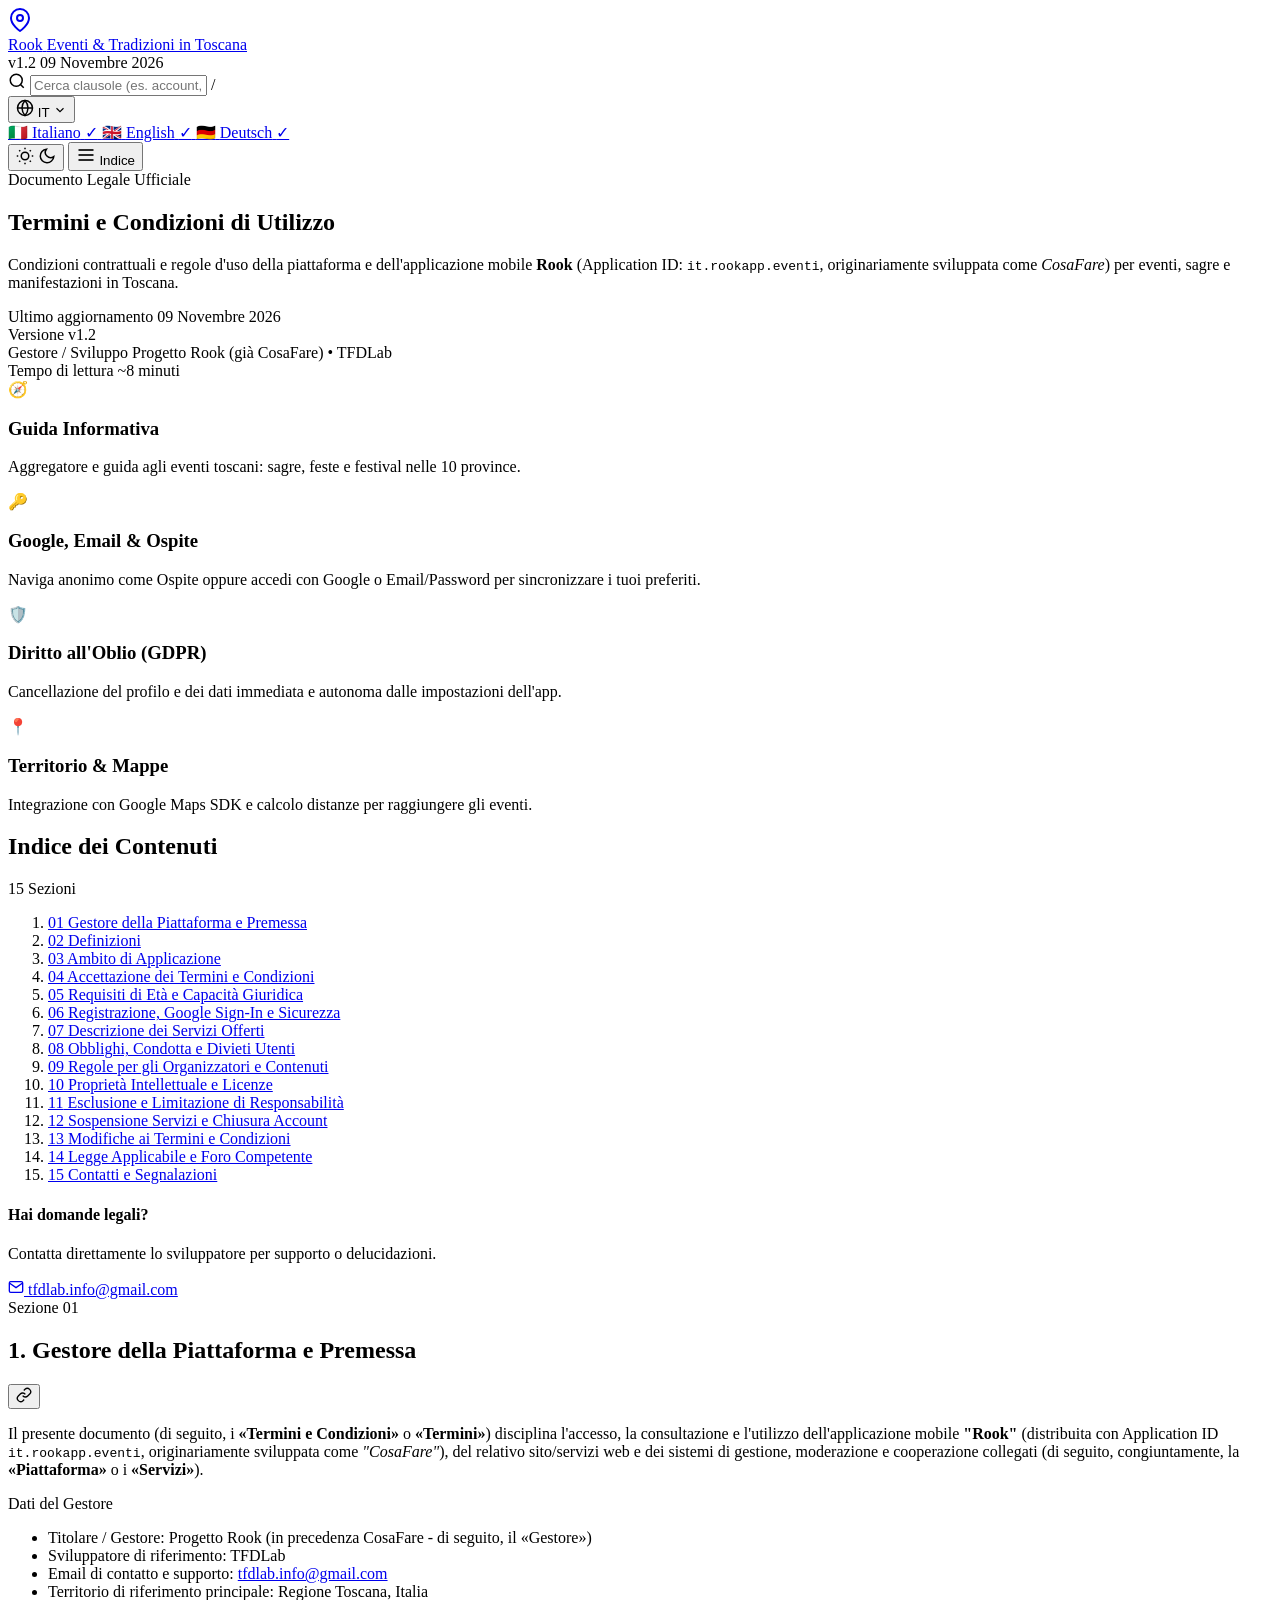
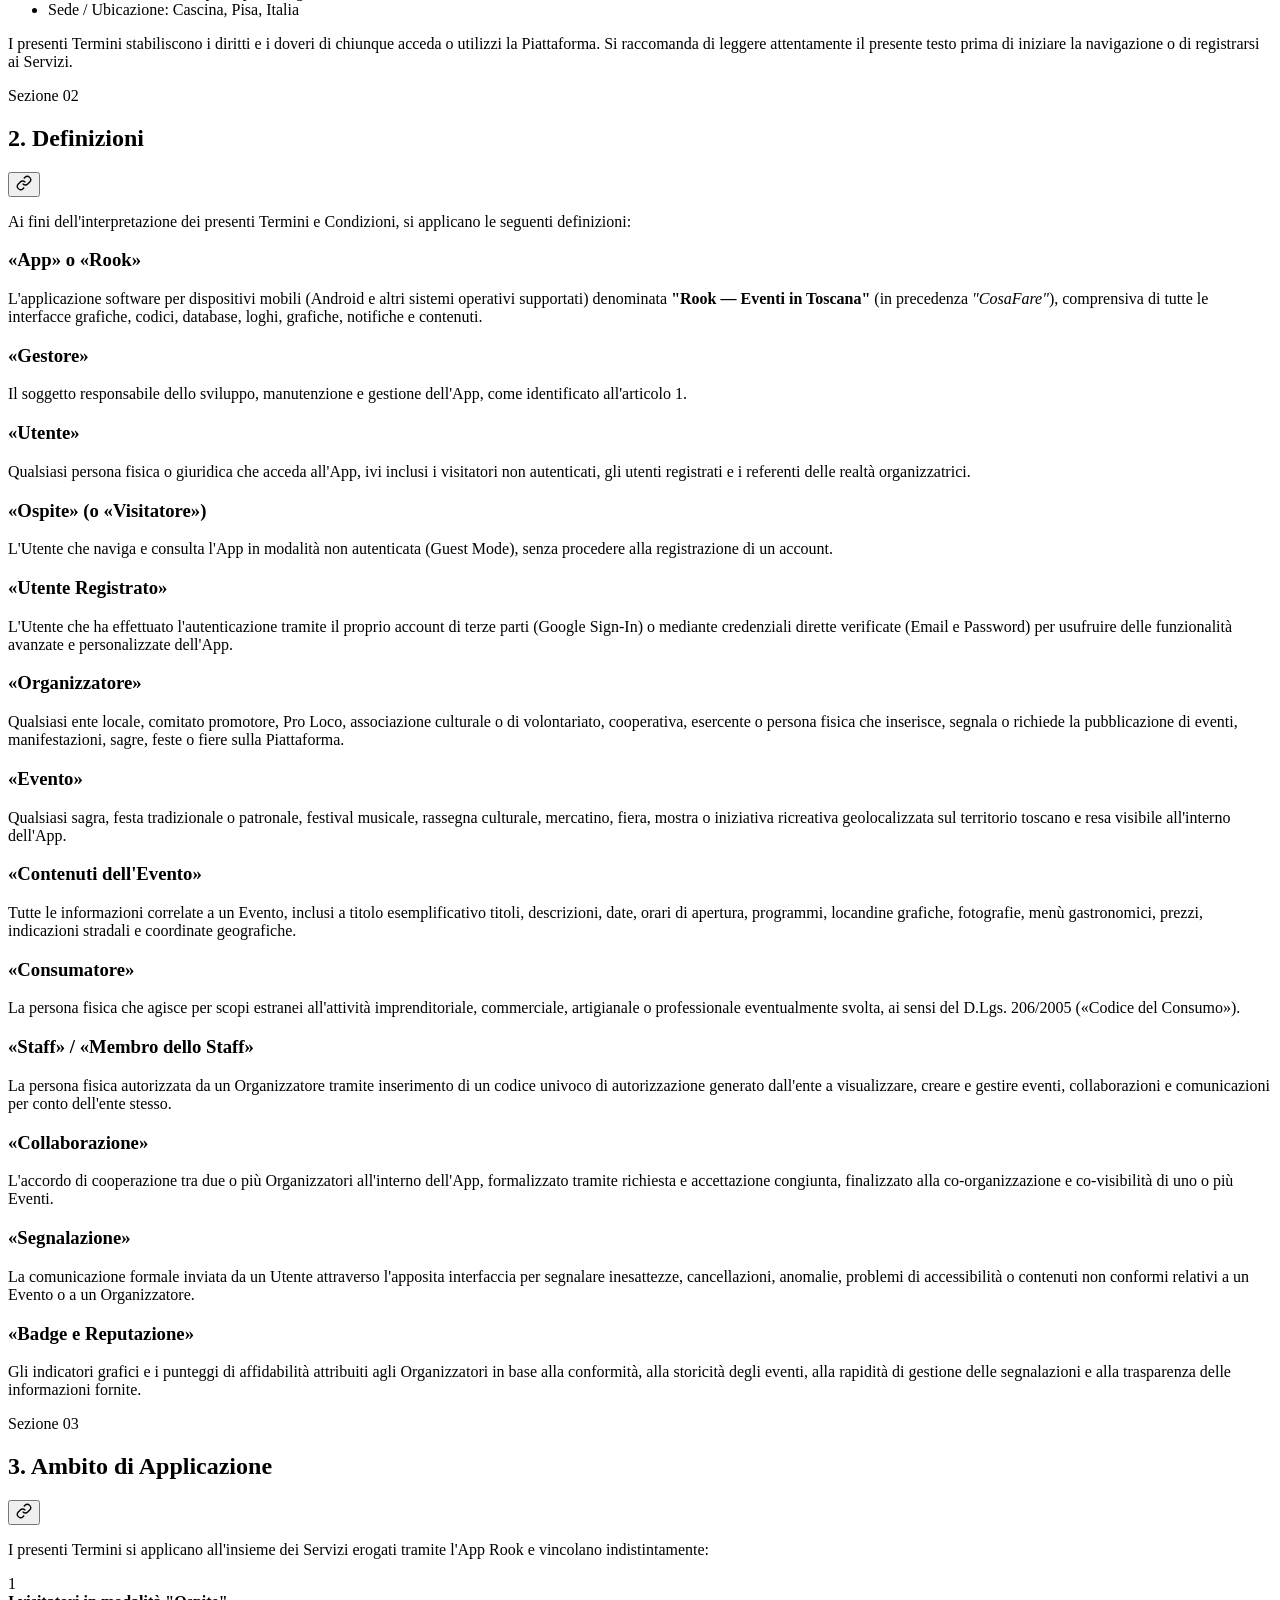
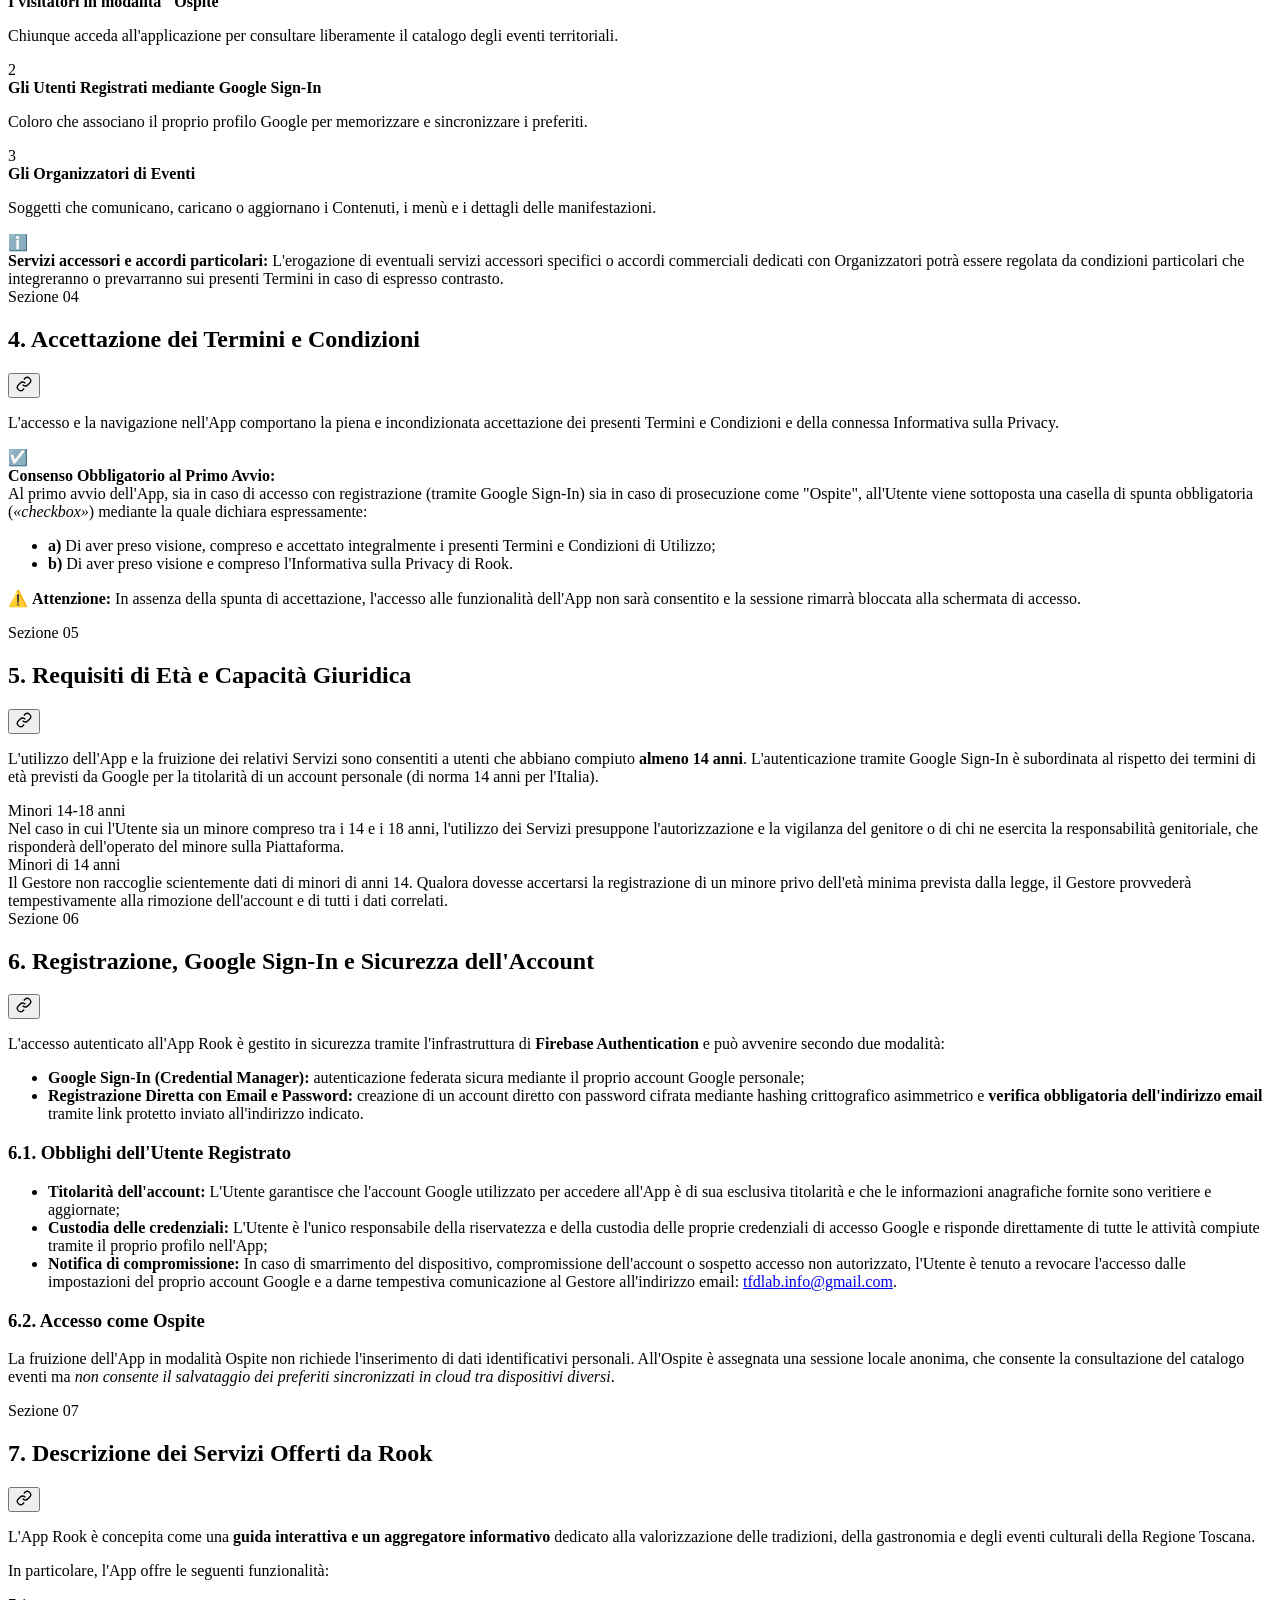
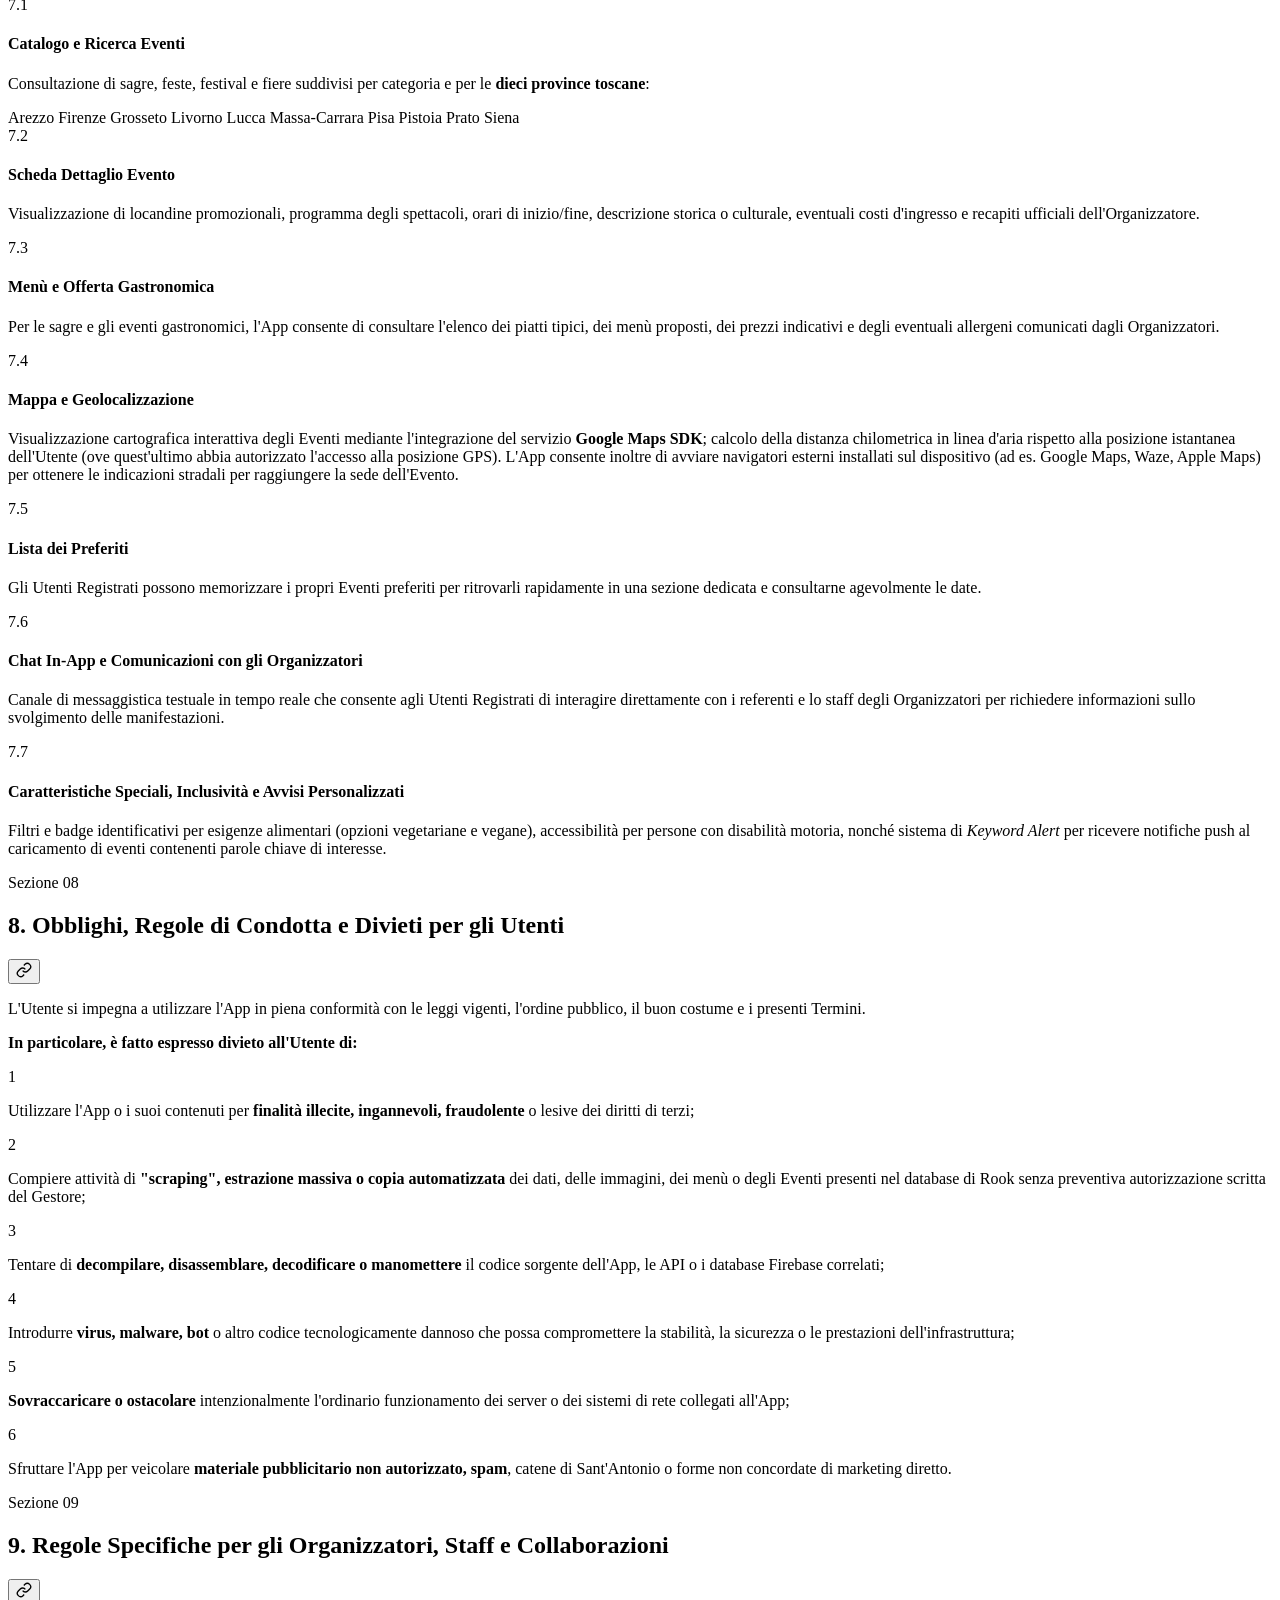
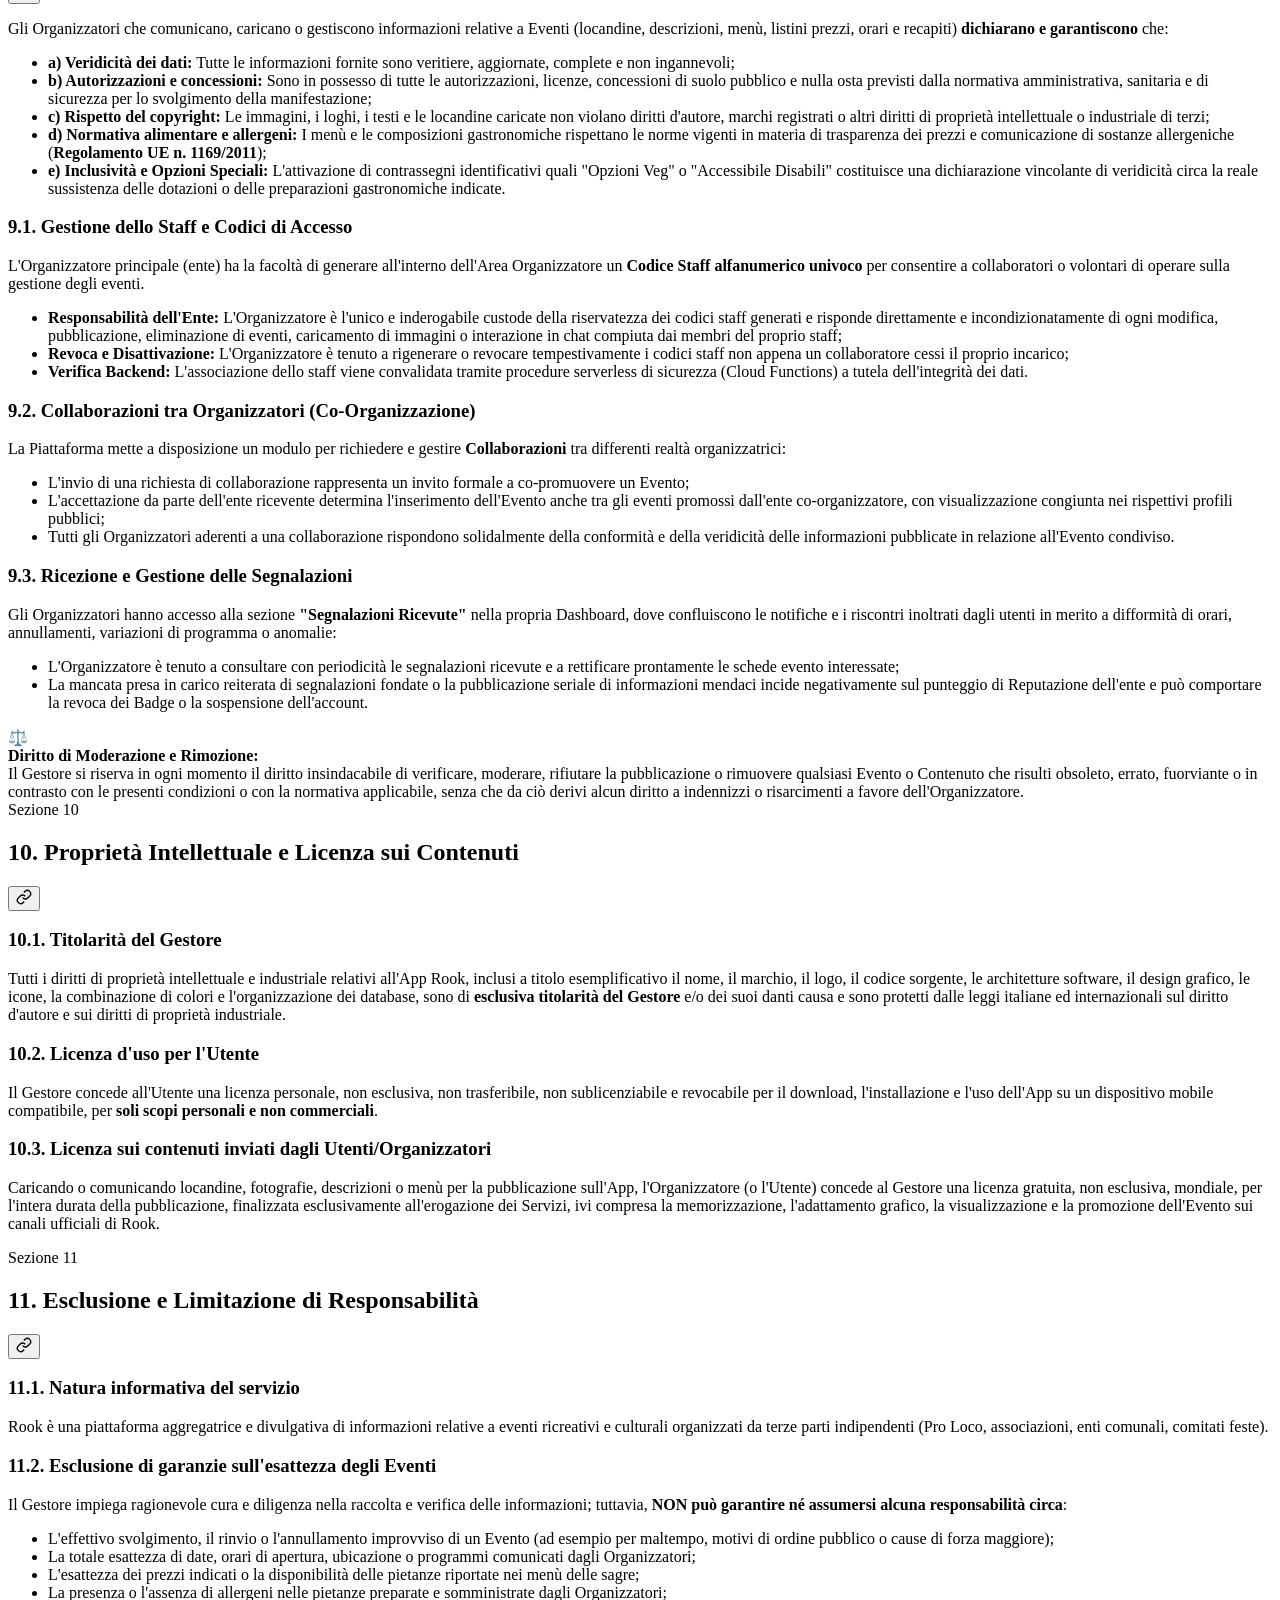
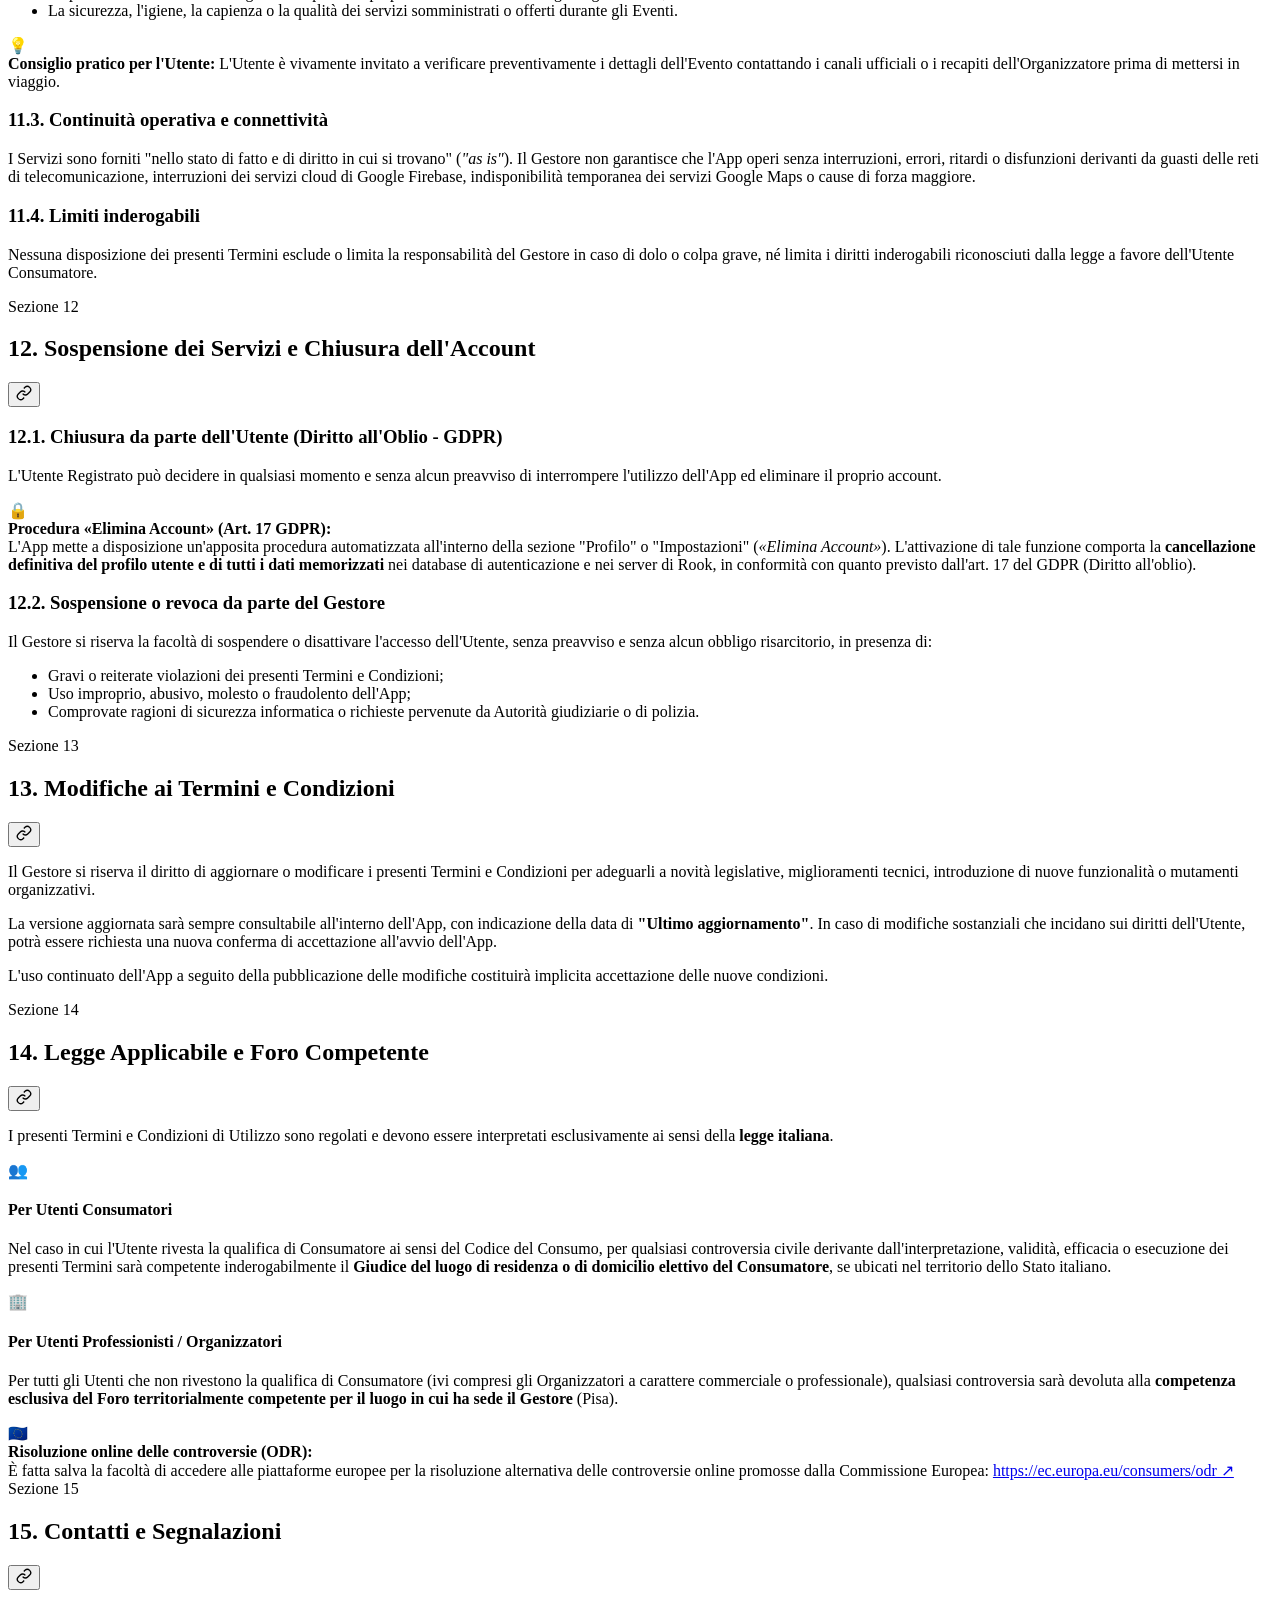
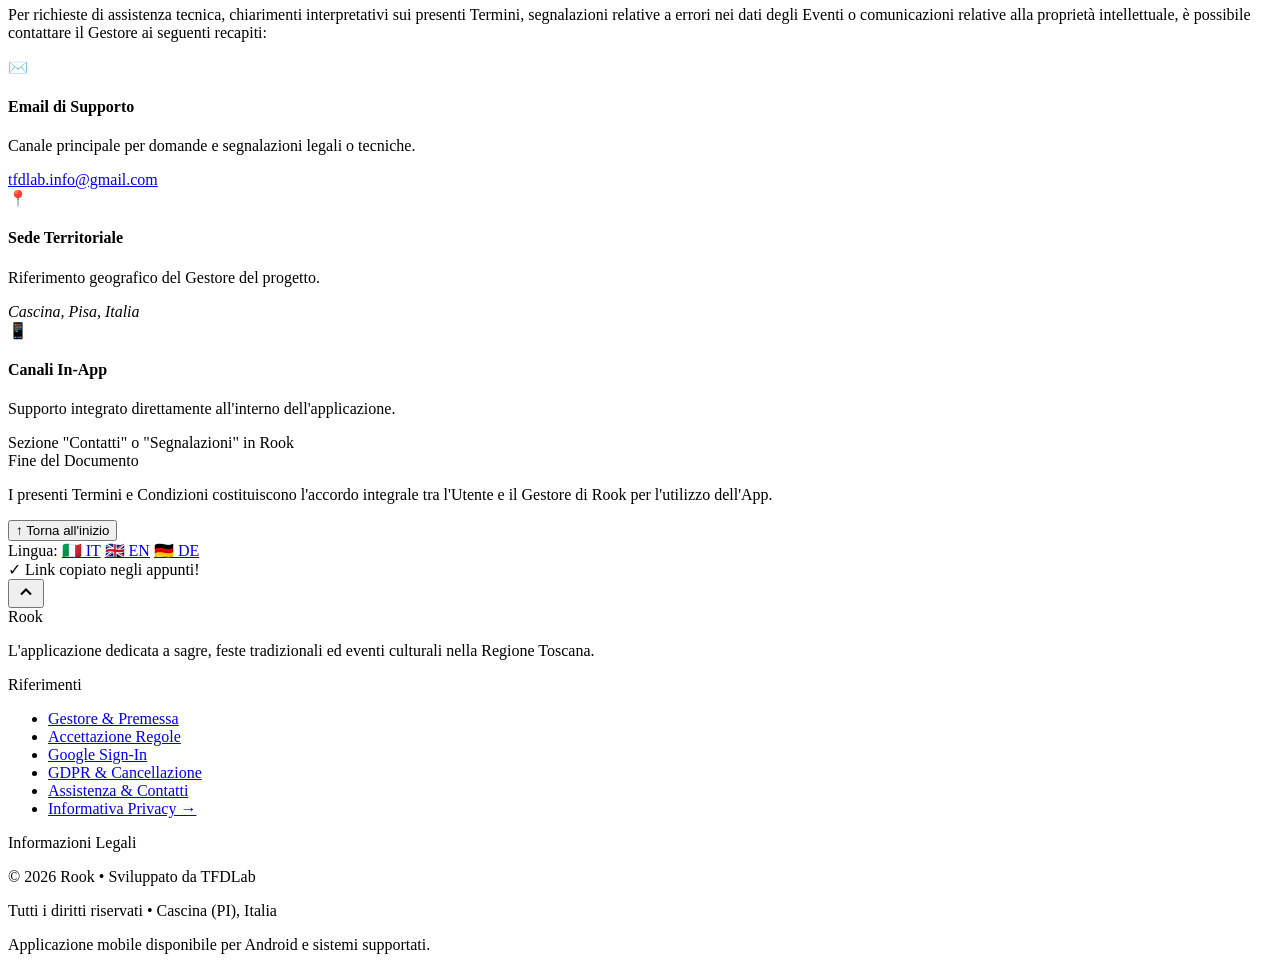
==== commit 41bafc54: "i18n: sostituito tasto stampa con selettore lingua (IT, EN, DE)" ====
--- a/index.html
+++ b/index.html
@@ -15,7 +15,7 @@
   <link rel="preconnect" href="https://fonts.gstatic.com" crossorigin>
   <link href="https://fonts.googleapis.com/css2?family=Plus+Jakarta+Sans:ital,wght@0,300;0,400;0,500;0,600;0,700;0,800;1,400&family=JetBrains+Mono:wght@400;500&display=swap" rel="stylesheet">
 
-  <link rel="stylesheet" href="style.css">
+  <link rel="stylesheet" href="/termini/style.css">
 </head>
 <body>
   <!-- Barra di Avanzamento Lettura -->
@@ -56,15 +56,37 @@
           <span class="search-shortcut" title="Premi / per cercare">/</span>
         </div>
 
-        <!-- Pulsante Stampa / PDF -->
-        <button id="printBtn" class="action-btn" title="Stampa o salva come PDF">
-          <svg viewBox="0 0 24 24" width="18" height="18" fill="none" stroke="currentColor" stroke-width="2">
-            <polyline points="6 9 6 2 18 2 18 9"></polyline>
-            <path d="M6 18H4a2 2 0 0 1-2-2v-5a2 2 0 0 1 2-2h16a2 2 0 0 1 2 2v5a2 2 0 0 1-2 2h-2"></path>
-            <rect x="6" y="14" width="12" height="8"></rect>
-          </svg>
-          <span class="btn-text">Stampa / PDF</span>
-        </button>
+        <!-- Selettore Lingua / Language Switcher -->
+        <div class="lang-switcher" id="langSwitcher">
+          <button id="langBtn" class="action-btn lang-btn" aria-haspopup="true" aria-expanded="false" title="Cambia lingua / Switch language">
+            <svg class="icon-globe" viewBox="0 0 24 24" width="18" height="18" fill="none" stroke="currentColor" stroke-width="2">
+              <circle cx="12" cy="12" r="10"></circle>
+              <line x1="2" y1="12" x2="22" y2="12"></line>
+              <path d="M12 2a15.3 15.3 0 0 1 4 10 15.3 15.3 0 0 1-4 10 15.3 15.3 0 0 1-4-10 15.3 15.3 0 0 1 4-10z"></path>
+            </svg>
+            <span class="btn-text">IT</span>
+            <svg class="icon-chevron" viewBox="0 0 24 24" width="14" height="14" fill="none" stroke="currentColor" stroke-width="2">
+              <polyline points="6 9 12 15 18 9"></polyline>
+            </svg>
+          </button>
+          <div class="lang-dropdown" id="langDropdown" role="menu">
+            <a href="#" class="lang-dropdown-item active" data-lang="it" role="menuitem">
+              <span class="flag">🇮🇹</span>
+              <span class="label">Italiano</span>
+              <span class="check">✓</span>
+            </a>
+            <a href="en.html" class="lang-dropdown-item" data-lang="en" role="menuitem">
+              <span class="flag">🇬🇧</span>
+              <span class="label">English</span>
+              <span class="check">✓</span>
+            </a>
+            <a href="de.html" class="lang-dropdown-item" data-lang="de" role="menuitem">
+              <span class="flag">🇩🇪</span>
+              <span class="label">Deutsch</span>
+              <span class="check">✓</span>
+            </a>
+          </div>
+        </div>
 
         <!-- Selettore Tema Chiaro/Scuro -->
         <button id="themeToggle" class="action-btn theme-btn" aria-label="Cambia tema chiaro/scuro" title="Cambia tema chiaro/scuro">
@@ -1082,14 +1104,12 @@
             <button onclick="window.scrollTo({ top: 0, behavior: 'smooth' })" class="btn-secondary">
               &uarr; Torna all'inizio
             </button>
-            <button onclick="window.print()" class="btn-primary">
-              <svg viewBox="0 0 24 24" width="16" height="16" fill="none" stroke="currentColor" stroke-width="2" style="margin-right:6px;">
-                <polyline points="6 9 6 2 18 2 18 9"></polyline>
-                <path d="M6 18H4a2 2 0 0 1-2-2v-5a2 2 0 0 1 2-2h16a2 2 0 0 1 2 2v5a2 2 0 0 1-2 2h-2"></path>
-                <rect x="6" y="14" width="12" height="8"></rect>
-              </svg>
-              Stampa o Salva PDF
-            </button>
+            <div class="closure-lang-group" aria-label="Cambia lingua">
+              <span class="closure-lang-label">Lingua:</span>
+              <a href="#" class="closure-lang-btn active" data-lang="it">🇮🇹 IT</a>
+              <a href="en.html" class="closure-lang-btn" data-lang="en">🇬🇧 EN</a>
+              <a href="de.html" class="closure-lang-btn" data-lang="de">🇩🇪 DE</a>
+            </div>
           </div>
         </div>
 
@@ -1127,7 +1147,7 @@
           <li><a href="#sec-6">Google Sign-In</a></li>
           <li><a href="#sec-12">GDPR & Cancellazione</a></li>
           <li><a href="#sec-15">Assistenza & Contatti</a></li>
-          <li><a href="../privacy/" class="footer-link-highlight">Informativa Privacy &rarr;</a></li>
+          <li><a href="/privacy" class="footer-link-highlight">Informativa Privacy &rarr;</a></li>
         </ul>
       </div>
       <div class="footer-meta">
@@ -1139,6 +1159,6 @@
     </div>
   </footer>
 
-  <script src="script.js"></script>
+  <script src="/termini/script.js"></script>
 </body>
 </html>
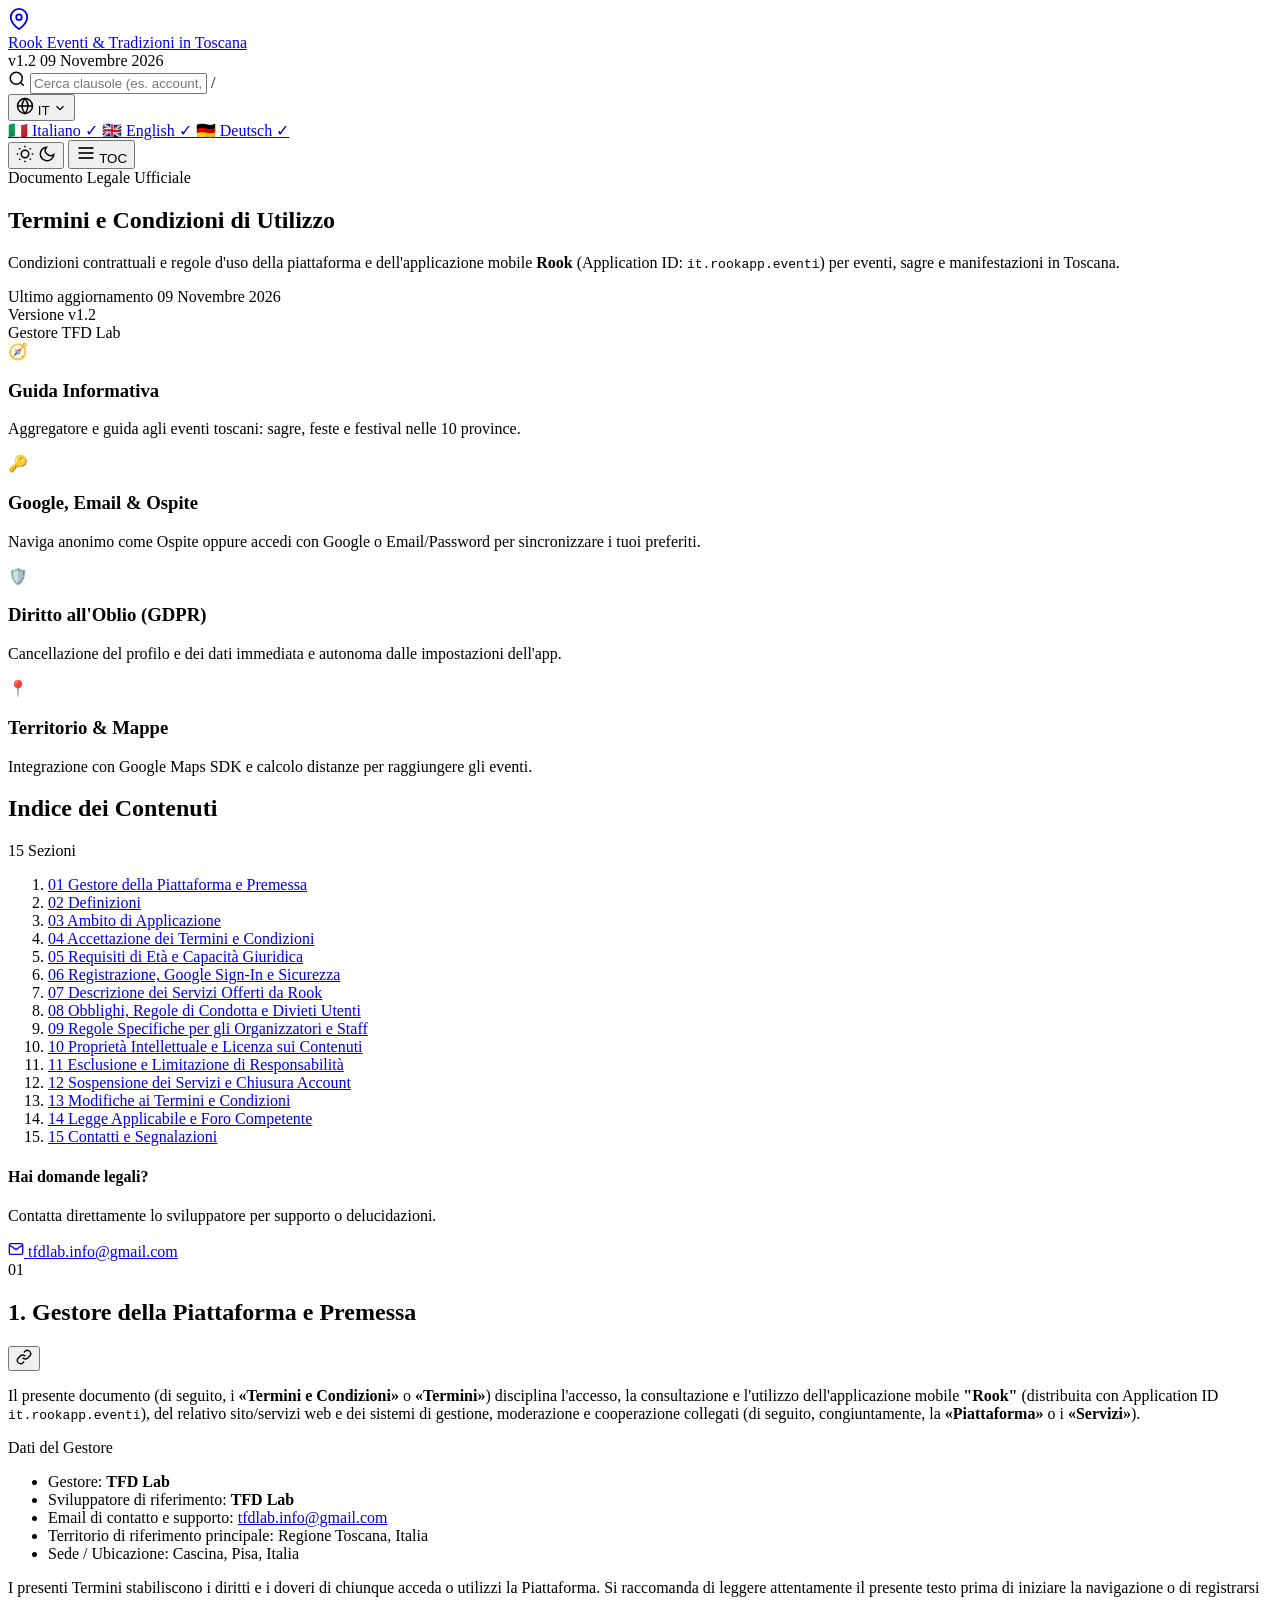
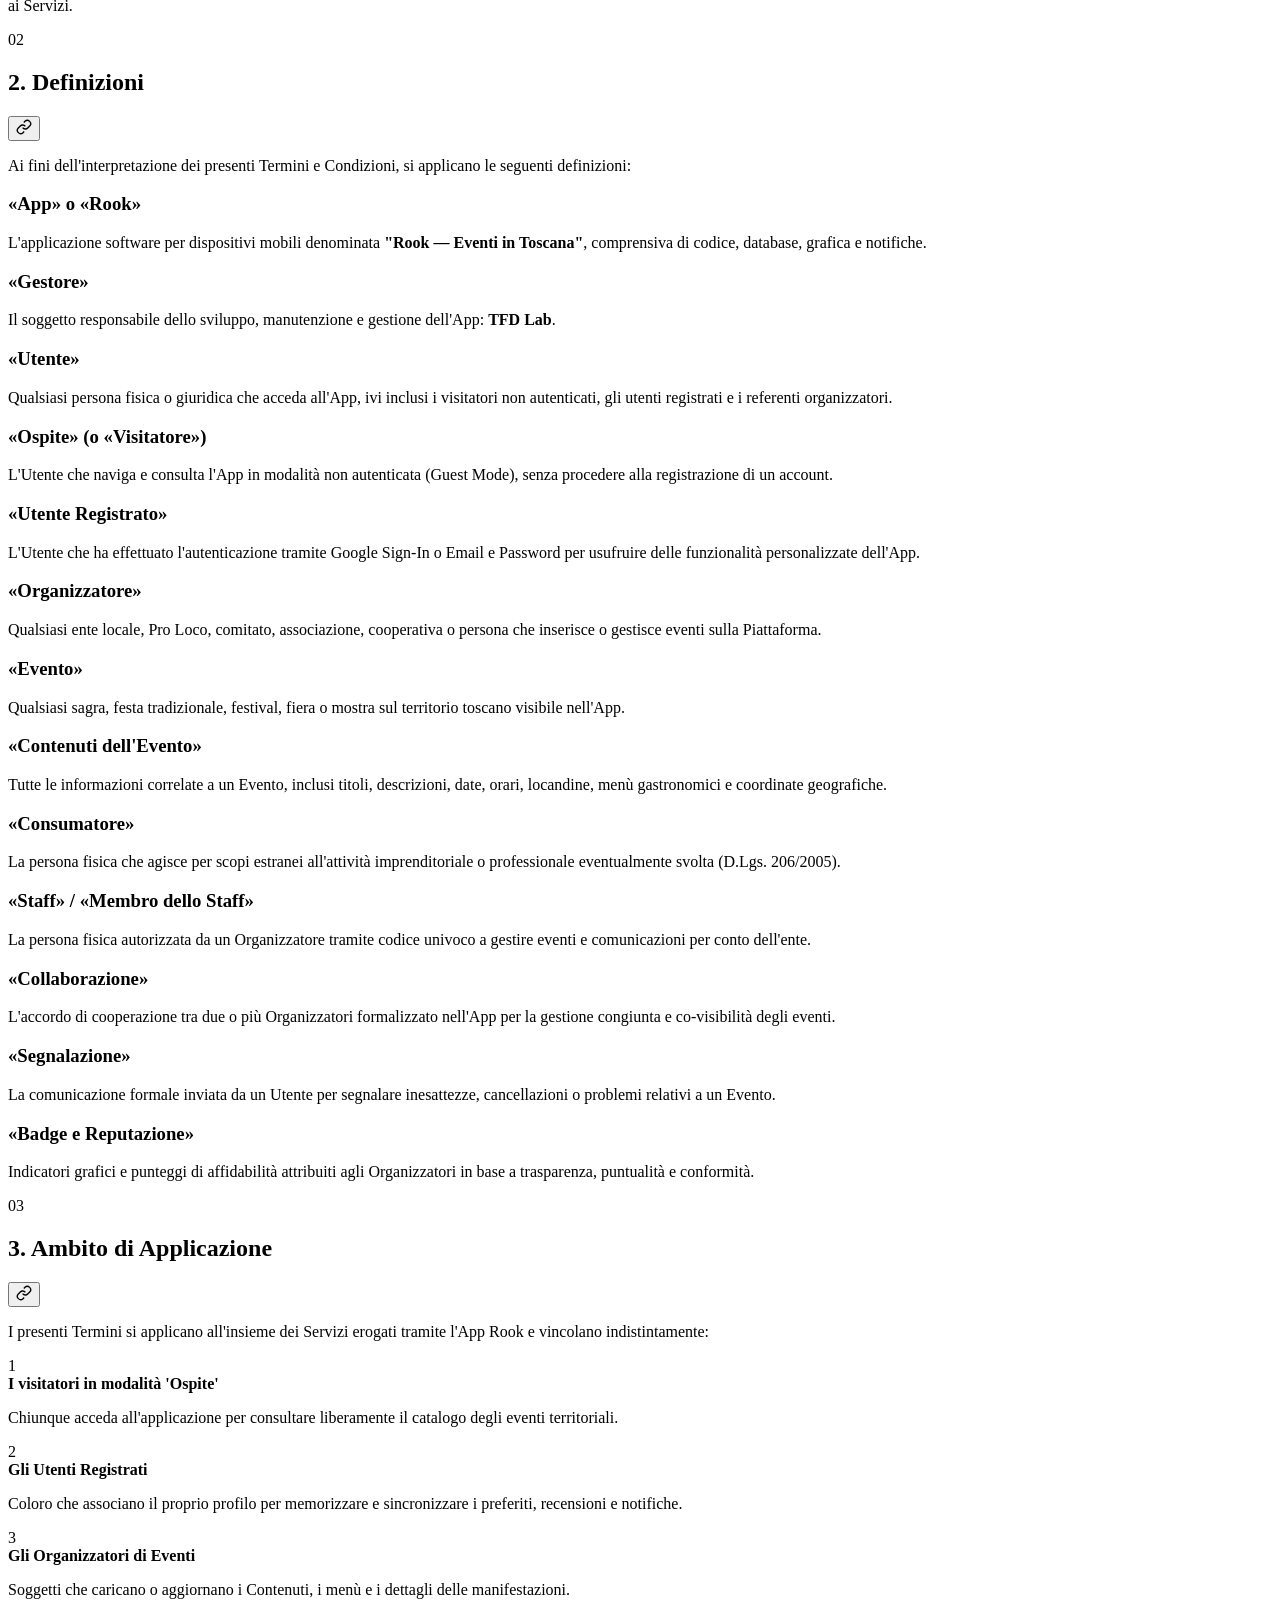
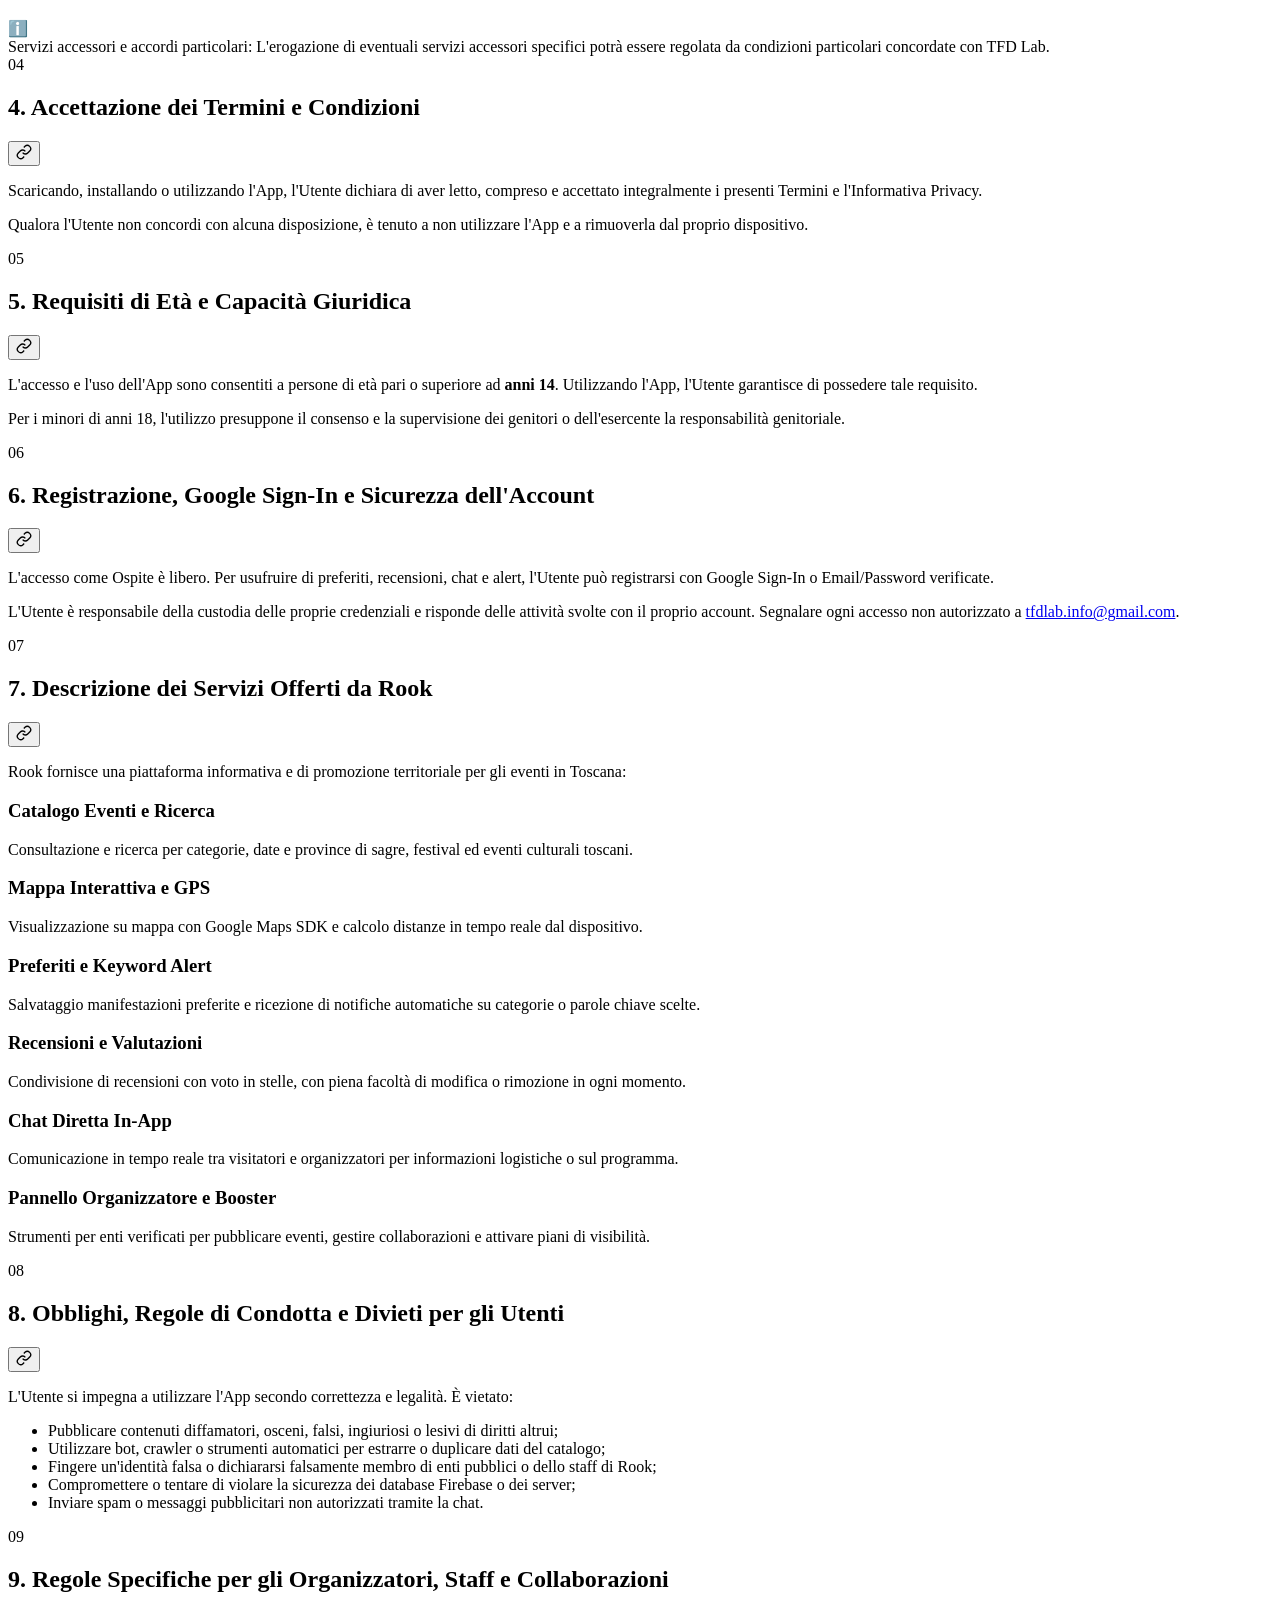
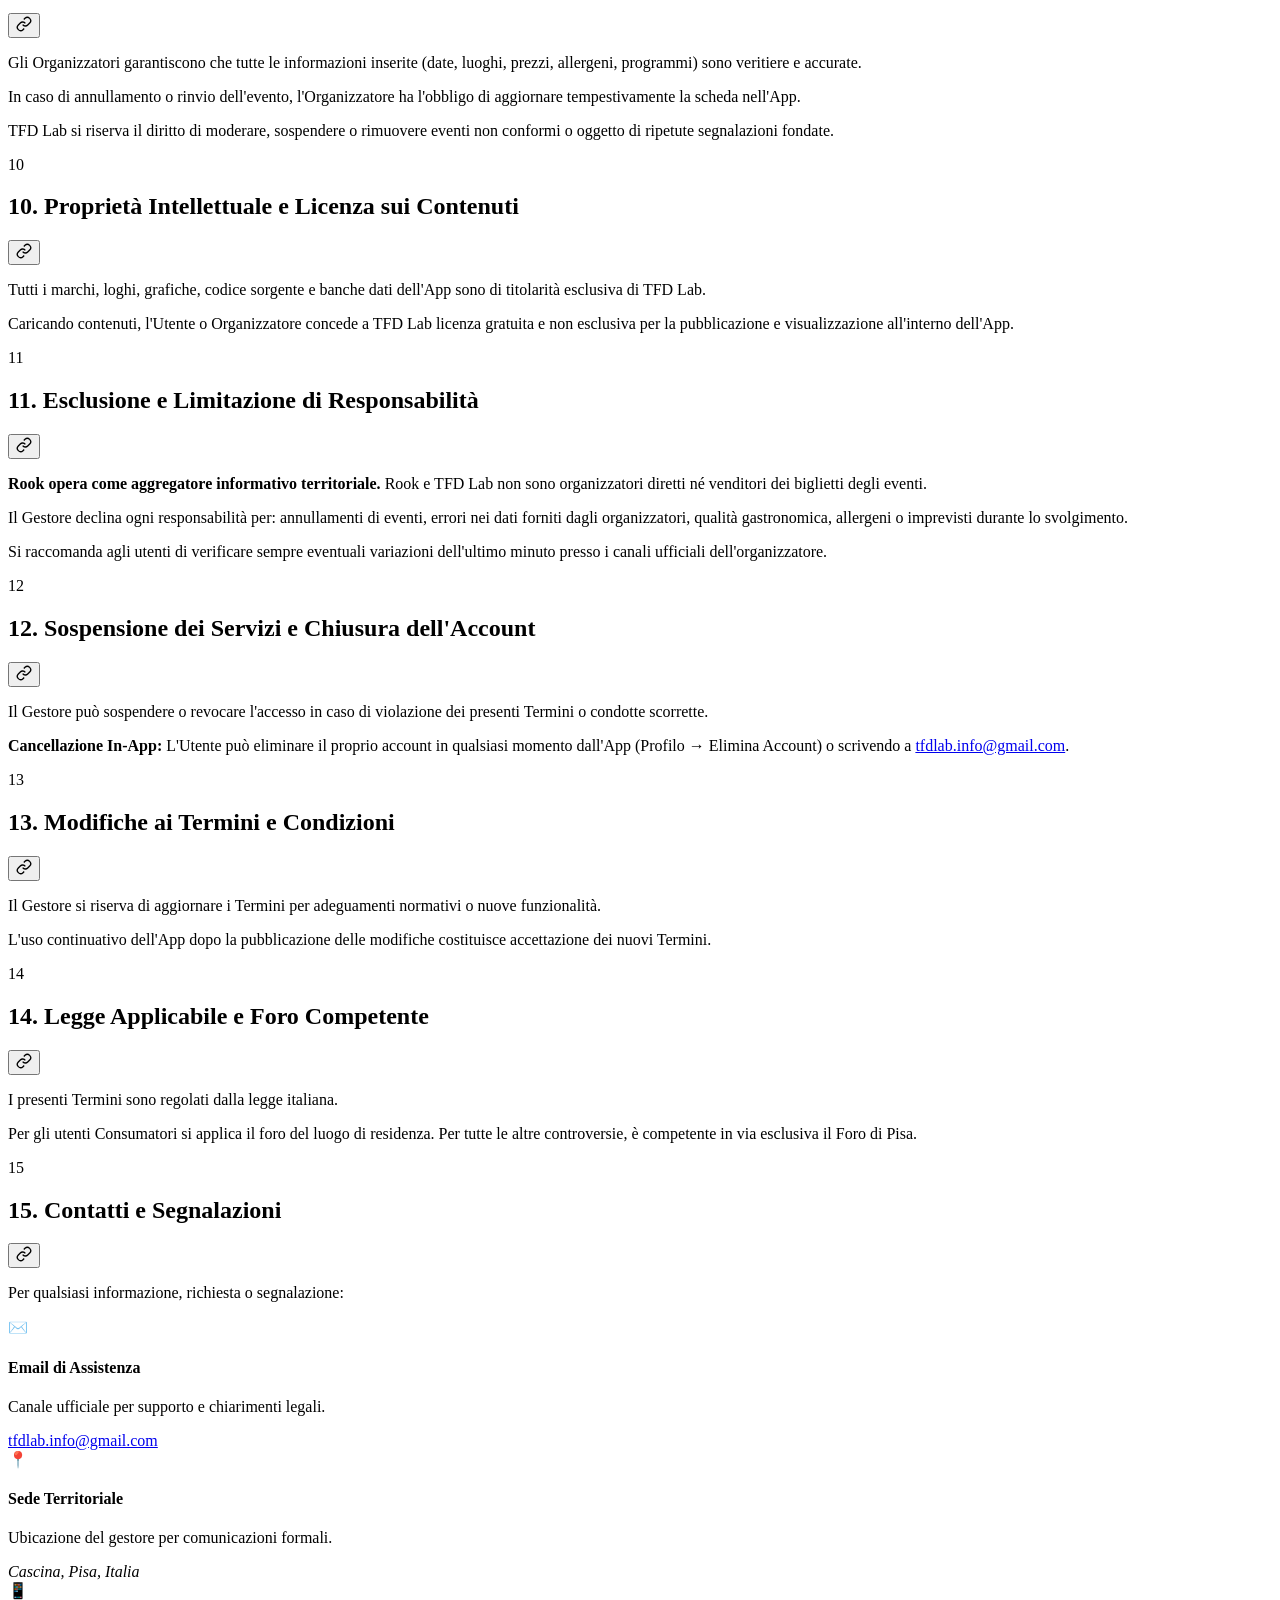
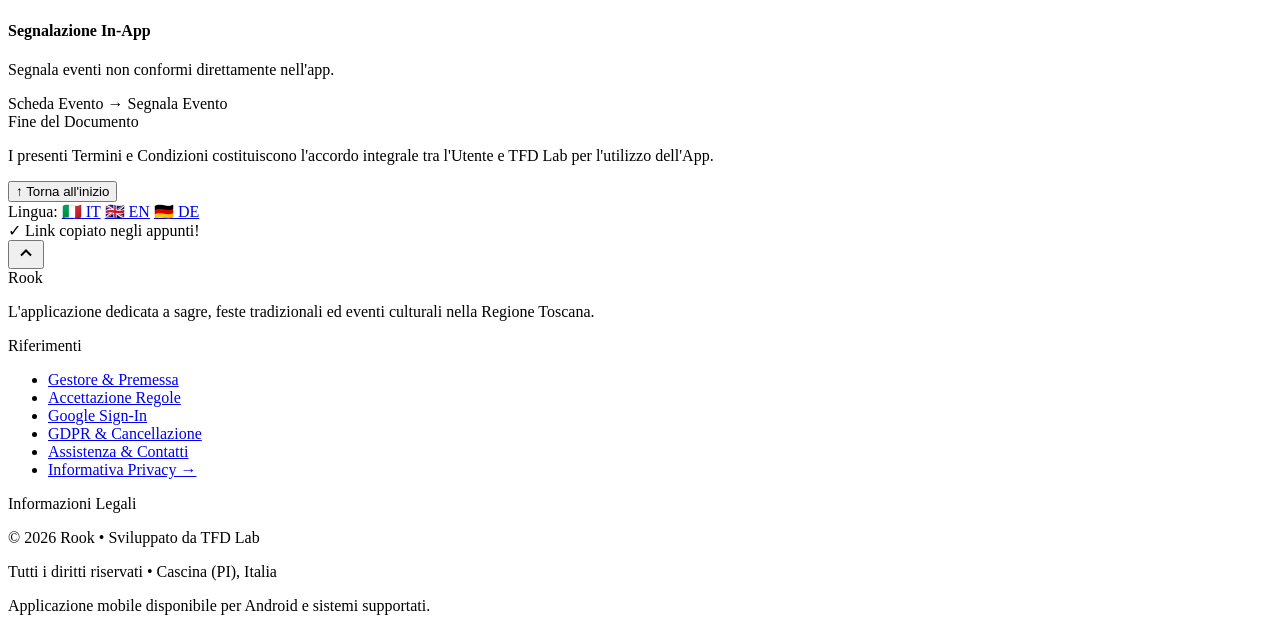
==== commit 03e6c81e: "Aggiornamento Termini e Condizioni: routing multilingua corretto, rimozione tempo di lettura, gestor" ====
--- a/index.html
+++ b/index.html
@@ -2,32 +2,32 @@
 <html lang="it">
 <head>
   <meta charset="UTF-8">
-  <meta name="viewport" content="width=device-width, initial-scale=1.0">
+  <meta name="viewport" content="width=device-width, initial-scale=1.0, maximum-scale=5.0">
   <title>Termini e Condizioni di Utilizzo — Rook</title>
-  <meta name="description" content="Termini e Condizioni ufficiali di utilizzo dell'applicazione mobile Rook - Eventi in Toscana (it.rookapp.eventi), in precedenza CosaFare.">
+  <meta name="description" content="Condizioni contrattuali e regole d'uso della piattaforma e dell'applicazione mobile Rook (it.rookapp.eventi) per eventi, sagre e manifestazioni in Toscana.">
   <meta name="theme-color" content="#c84b31">
 
-  <!-- Favicon SVG -->
-  <link rel="icon" type="image/svg+xml" href="data:image/svg+xml,<svg xmlns='http://www.w3.org/2000/svg' viewBox='0 0 32 32'><circle cx='16' cy='16' r='16' fill='%23c84b31'/><path d='M16 6C11.58 6 8 9.58 8 14c0 6 8 12 8 12s8-6 8-12c0-4.42-3.58-8-8-8zm0 11a3 3 0 1 1 0-6 3 3 0 0 1 0 6z' fill='white'/></svg>">
-
-  <!-- Google Fonts: Plus Jakarta Sans -->
+  <!-- Favicon SVG Identitaria Rook / Toscana -->
+  <link rel="icon" type="image/svg+xml" href="data:image/svg+xml,<svg xmlns='http://www.w3.org/2000/svg' viewBox='0 0 32 32'><circle cx='16' cy='16' r='16' fill='%23c84b31'/><path d='M10 8h12v4l-2 2v6h2v4H8v-4h2v-6l-2-2V8h2zm3 3v2h2v-2h-2zm4 0v2h2v-2h-2z' fill='white'/></svg>">
+
+  <!-- Google Fonts: Plus Jakarta Sans & JetBrains Mono -->
   <link rel="preconnect" href="https://fonts.googleapis.com">
   <link rel="preconnect" href="https://fonts.gstatic.com" crossorigin>
-  <link href="https://fonts.googleapis.com/css2?family=Plus+Jakarta+Sans:ital,wght@0,300;0,400;0,500;0,600;0,700;0,800;1,400&family=JetBrains+Mono:wght@400;500&display=swap" rel="stylesheet">
+  <link href="https://fonts.googleapis.com/css2?family=Plus+Jakarta+Sans:ital,wght@0,300;0,400;0,500;0,600;0,700;0,800;1,400&family=JetBrains+Mono:wght@400;500;700&display=swap" rel="stylesheet">
 
   <link rel="stylesheet" href="/termini/style.css">
 </head>
 <body>
-  <!-- Barra di Avanzamento Lettura -->
+  <!-- Reading Progress Bar -->
   <div id="readingProgress" class="reading-progress-bar" aria-hidden="true"></div>
 
-  <!-- Intestazione Principale / Header -->
+  <!-- Header -->
   <header class="site-header">
     <div class="header-container">
       <div class="brand-group">
-        <a href="#hero" class="brand-logo" aria-label="Torna all'inizio">
+        <a href="#hero" class="brand-logo" aria-label="Home">
           <span class="logo-icon">
-            <svg viewBox="0 0 24 24" width="24" height="24" fill="none" stroke="currentColor" stroke-width="2" stroke-linecap="round" stroke-linejoin="round">
+            <svg viewBox="0 0 24 24" width="22" height="22" fill="none" stroke="currentColor" stroke-width="2" stroke-linecap="round" stroke-linejoin="round">
               <path d="M21 10c0 7-9 13-9 13s-9-6-9-13a9 9 0 0 1 18 0z"></path>
               <circle cx="12" cy="10" r="3"></circle>
             </svg>
@@ -43,22 +43,22 @@
         </div>
       </div>
 
-      <!-- Azioni dell'Header -->
+      <!-- Header Actions -->
       <div class="header-actions">
-        <!-- Campo di Ricerca Rapida -->
+        <!-- Quick Search Box -->
         <div class="search-box">
           <svg class="search-icon" viewBox="0 0 24 24" width="18" height="18" fill="none" stroke="currentColor" stroke-width="2">
             <circle cx="11" cy="11" r="8"></circle>
             <line x1="21" y1="21" x2="16.65" y2="16.65"></line>
           </svg>
-          <input type="text" id="searchInput" placeholder="Cerca clausole (es. account, minori, allergeni)..." aria-label="Cerca nei termini e condizioni">
-          <button id="clearSearchBtn" class="clear-search-btn" aria-label="Cancella ricerca" hidden>&times;</button>
-          <span class="search-shortcut" title="Premi / per cercare">/</span>
+          <input type="text" id="searchInput" placeholder="Cerca clausole (es. account, minori, allergeni, responsabilità)..." aria-label="Search">
+          <button id="clearSearchBtn" class="clear-search-btn" aria-label="Clear" hidden>&times;</button>
+          <span class="search-shortcut" title="Press / to search">/</span>
         </div>
 
-        <!-- Selettore Lingua / Language Switcher -->
+        <!-- Language Switcher Dropdown (Absolute Paths) -->
         <div class="lang-switcher" id="langSwitcher">
-          <button id="langBtn" class="action-btn lang-btn" aria-haspopup="true" aria-expanded="false" title="Cambia lingua / Switch language">
+          <button id="langBtn" class="action-btn lang-btn" aria-haspopup="true" aria-expanded="false" title="Switch language">
             <svg class="icon-globe" viewBox="0 0 24 24" width="18" height="18" fill="none" stroke="currentColor" stroke-width="2">
               <circle cx="12" cy="12" r="10"></circle>
               <line x1="2" y1="12" x2="22" y2="12"></line>
@@ -70,17 +70,17 @@
             </svg>
           </button>
           <div class="lang-dropdown" id="langDropdown" role="menu">
-            <a href="#" class="lang-dropdown-item active" data-lang="it" role="menuitem">
+            <a href="/terms" class="lang-dropdown-item active" data-lang="it" role="menuitem">
               <span class="flag">🇮🇹</span>
               <span class="label">Italiano</span>
               <span class="check">✓</span>
             </a>
-            <a href="en.html" class="lang-dropdown-item" data-lang="en" role="menuitem">
+            <a href="/terms/en" class="lang-dropdown-item" data-lang="en" role="menuitem">
               <span class="flag">🇬🇧</span>
               <span class="label">English</span>
               <span class="check">✓</span>
             </a>
-            <a href="de.html" class="lang-dropdown-item" data-lang="de" role="menuitem">
+            <a href="/terms/de" class="lang-dropdown-item" data-lang="de" role="menuitem">
               <span class="flag">🇩🇪</span>
               <span class="label">Deutsch</span>
               <span class="check">✓</span>
@@ -88,8 +88,8 @@
           </div>
         </div>
 
-        <!-- Selettore Tema Chiaro/Scuro -->
-        <button id="themeToggle" class="action-btn theme-btn" aria-label="Cambia tema chiaro/scuro" title="Cambia tema chiaro/scuro">
+        <!-- Light/Dark Theme Switcher -->
+        <button id="themeToggle" class="action-btn theme-btn" aria-label="Toggle dark/light theme" title="Toggle theme">
           <svg class="icon-sun" viewBox="0 0 24 24" width="18" height="18" fill="none" stroke="currentColor" stroke-width="2">
             <circle cx="12" cy="12" r="5"></circle>
             <line x1="12" y1="1" x2="12" y2="3"></line>
@@ -106,34 +106,34 @@
           </svg>
         </button>
 
-        <!-- Toggle Menù Mobile Indice -->
-        <button id="mobileTocToggle" class="action-btn mobile-toc-btn" aria-label="Apri indice dei contenuti">
+        <!-- Mobile TOC Toggle -->
+        <button id="mobileTocToggle" class="action-btn mobile-toc-btn" aria-label="Toggle contents index">
           <svg viewBox="0 0 24 24" width="20" height="20" fill="none" stroke="currentColor" stroke-width="2">
             <line x1="3" y1="12" x2="21" y2="12"></line>
             <line x1="3" y1="6" x2="21" y2="6"></line>
             <line x1="3" y1="18" x2="21" y2="18"></line>
           </svg>
-          <span class="btn-text">Indice</span>
+          <span class="btn-text">TOC</span>
         </button>
       </div>
     </div>
   </header>
 
-  <!-- Banner Conteggio Risultati Ricerca -->
+  <!-- Search Results Counter -->
   <div id="searchStatusBar" class="search-status-bar" hidden>
     <div class="search-status-inner">
-      <span id="searchResultCount">0 corrispondenze trovate</span>
+      <span id="searchResultCount">0 matches found</span>
       <div class="search-nav-controls">
-        <button id="prevMatchBtn" title="Precedente (Shift+Enter)">&uarr;</button>
-        <button id="nextMatchBtn" title="Successivo (Enter)">&darr;</button>
+        <button id="prevMatchBtn" title="Previous (Shift+Enter)">&uarr;</button>
+        <button id="nextMatchBtn" title="Next (Enter)">&darr;</button>
         <button id="closeSearchAlertBtn" class="close-search">&times;</button>
       </div>
     </div>
   </div>
 
-  <!-- Contenitore Principale -->
+  <!-- Main Container -->
   <div class="main-wrapper">
-    <!-- Hero Section / Introduzione -->
+    <!-- Hero Section -->
     <section id="hero" class="hero-section">
       <div class="hero-content">
         <div class="hero-badge">
@@ -142,10 +142,10 @@
         </div>
         <h1 class="hero-title">Termini e Condizioni di Utilizzo</h1>
         <p class="hero-subtitle">
-          Condizioni contrattuali e regole d'uso della piattaforma e dell'applicazione mobile <strong>Rook</strong> (Application ID: <code>it.rookapp.eventi</code>, originariamente sviluppata come <em>CosaFare</em>) per eventi, sagre e manifestazioni in Toscana.
+          Condizioni contrattuali e regole d'uso della piattaforma e dell'applicazione mobile <strong>Rook</strong> (Application ID: <code>it.rookapp.eventi</code>) per eventi, sagre e manifestazioni in Toscana.
         </p>
 
-        <!-- Informazioni Metadati -->
+        <!-- Metadata Strip (No Reading Time, Gestore = TFD Lab) -->
         <div class="meta-strip">
           <div class="meta-item">
             <span class="meta-label">Ultimo aggiornamento</span>
@@ -158,17 +158,12 @@
           </div>
           <div class="meta-divider"></div>
           <div class="meta-item">
-            <span class="meta-label">Gestore / Sviluppo</span>
-            <span class="meta-value">Progetto Rook (già CosaFare) &bull; TFDLab</span>
-          </div>
-          <div class="meta-divider"></div>
-          <div class="meta-item">
-            <span class="meta-label">Tempo di lettura</span>
-            <span class="meta-value" id="readTimeEstimate">~8 minuti</span>
+            <span class="meta-label">Gestore</span>
+            <span class="meta-value">TFD Lab</span>
           </div>
         </div>
 
-        <!-- Schede Punti Chiave in Sintesi -->
+        <!-- Key Points Cards Grid -->
         <div class="key-points-grid">
           <div class="point-card">
             <div class="point-icon">🧭</div>
@@ -202,9 +197,9 @@
       </div>
     </section>
 
-    <!-- Layout a due colonne: Sidebar Indice + Contenuto Documento -->
+    <!-- Two-column Layout: TOC Sidebar + Document Content -->
     <div class="content-layout">
-      <!-- Sidebar Indice (TOC) -->
+      <!-- Sidebar TOC -->
       <aside class="sidebar-wrapper" id="sidebarWrapper">
         <div class="sidebar-sticky">
           <div class="sidebar-header">
@@ -212,7 +207,7 @@
             <span class="toc-counter">15 Sezioni</span>
           </div>
 
-          <nav class="toc-nav" id="tocNav" aria-label="Indice dei capitoli">
+          <nav class="toc-nav" id="tocNav" aria-label="TOC">
             <ol class="toc-list">
               <li><a href="#sec-1" class="toc-link"><span class="toc-num">01</span> Gestore della Piattaforma e Premessa</a></li>
               <li><a href="#sec-2" class="toc-link"><span class="toc-num">02</span> Definizioni</a></li>
@@ -220,19 +215,19 @@
               <li><a href="#sec-4" class="toc-link"><span class="toc-num">04</span> Accettazione dei Termini e Condizioni</a></li>
               <li><a href="#sec-5" class="toc-link"><span class="toc-num">05</span> Requisiti di Età e Capacità Giuridica</a></li>
               <li><a href="#sec-6" class="toc-link"><span class="toc-num">06</span> Registrazione, Google Sign-In e Sicurezza</a></li>
-              <li><a href="#sec-7" class="toc-link"><span class="toc-num">07</span> Descrizione dei Servizi Offerti</a></li>
-              <li><a href="#sec-8" class="toc-link"><span class="toc-num">08</span> Obblighi, Condotta e Divieti Utenti</a></li>
-              <li><a href="#sec-9" class="toc-link"><span class="toc-num">09</span> Regole per gli Organizzatori e Contenuti</a></li>
-              <li><a href="#sec-10" class="toc-link"><span class="toc-num">10</span> Proprietà Intellettuale e Licenze</a></li>
+              <li><a href="#sec-7" class="toc-link"><span class="toc-num">07</span> Descrizione dei Servizi Offerti da Rook</a></li>
+              <li><a href="#sec-8" class="toc-link"><span class="toc-num">08</span> Obblighi, Regole di Condotta e Divieti Utenti</a></li>
+              <li><a href="#sec-9" class="toc-link"><span class="toc-num">09</span> Regole Specifiche per gli Organizzatori e Staff</a></li>
+              <li><a href="#sec-10" class="toc-link"><span class="toc-num">10</span> Proprietà Intellettuale e Licenza sui Contenuti</a></li>
               <li><a href="#sec-11" class="toc-link"><span class="toc-num">11</span> Esclusione e Limitazione di Responsabilità</a></li>
-              <li><a href="#sec-12" class="toc-link"><span class="toc-num">12</span> Sospensione Servizi e Chiusura Account</a></li>
+              <li><a href="#sec-12" class="toc-link"><span class="toc-num">12</span> Sospensione dei Servizi e Chiusura Account</a></li>
               <li><a href="#sec-13" class="toc-link"><span class="toc-num">13</span> Modifiche ai Termini e Condizioni</a></li>
               <li><a href="#sec-14" class="toc-link"><span class="toc-num">14</span> Legge Applicabile e Foro Competente</a></li>
               <li><a href="#sec-15" class="toc-link"><span class="toc-num">15</span> Contatti e Segnalazioni</a></li>
             </ol>
           </nav>
 
-          <!-- Riquadro Supporto Rapido Sidebar -->
+          <!-- Sidebar Help Card -->
           <div class="sidebar-help-card">
             <h4>Hai domande legali?</h4>
             <p>Contatta direttamente lo sviluppatore per supporto o delucidazioni.</p>
@@ -247,41 +242,39 @@
         </div>
       </aside>
 
-      <!-- Corpo del Testo Legale -->
+      <!-- Legal Document Content -->
       <main class="legal-document" id="legalDocument">
 
         <!-- ========================================== -->
-        <!-- SEZIONE 1 -->
+        <!-- SECTION 1 -->
         <!-- ========================================== -->
         <article id="sec-1" class="legal-section">
           <header class="section-header">
-            <span class="section-tag">Sezione 01</span>
+            <span class="section-tag">01</span>
             <div class="title-with-anchor">
               <h2 class="section-title">1. Gestore della Piattaforma e Premessa</h2>
-              <button class="copy-anchor-btn" data-target="sec-1" title="Copia link alla sezione">
-                <svg viewBox="0 0 24 24" width="16" height="16" fill="none" stroke="currentColor" stroke-width="2">
-                  <path d="M10 13a5 5 0 0 0 7.54.54l3-3a5 5 0 0 0-7.07-7.07l-1.72 1.71"></path>
-                  <path d="M14 11a5 5 0 0 0-7.54-.54l-3 3a5 5 0 0 0 7.07 7.07l1.71-1.71"></path>
-                </svg>
-              </button>
-            </div>
-          </header>
-
-          <div class="section-content">
-            <p>
-              Il presente documento (di seguito, i <strong>«Termini e Condizioni»</strong> o <strong>«Termini»</strong>) disciplina l'accesso, la consultazione e l'utilizzo dell'applicazione mobile <strong>"Rook"</strong> (distribuita con Application ID <code>it.rookapp.eventi</code>, originariamente sviluppata come <em>"CosaFare"</em>), del relativo sito/servizi web e dei sistemi di gestione, moderazione e cooperazione collegati (di seguito, congiuntamente, la <strong>«Piattaforma»</strong> o i <strong>«Servizi»</strong>).
-            </p>
+              <button class="copy-anchor-btn" data-target="sec-1" title="Copy link">
+                <svg viewBox="0 0 24 24" width="16" height="16" fill="none" stroke="currentColor" stroke-width="2">
+                  <path d="M10 13a5 5 0 0 0 7.54.54l3-3a5 5 0 0 0-7.07-7.07l-1.72 1.71"></path>
+                  <path d="M14 11a5 5 0 0 0-7.54-.54l-3 3a5 5 0 0 0 7.07 7.07l1.71-1.71"></path>
+                </svg>
+              </button>
+            </div>
+          </header>
+
+          <div class="section-content">
+            <p>Il presente documento (di seguito, i <strong>«Termini e Condizioni»</strong> o <strong>«Termini»</strong>) disciplina l'accesso, la consultazione e l'utilizzo dell'applicazione mobile <strong>"Rook"</strong> (distribuita con Application ID <code>it.rookapp.eventi</code>), del relativo sito/servizi web e dei sistemi di gestione, moderazione e cooperazione collegati (di seguito, congiuntamente, la <strong>«Piattaforma»</strong> o i <strong>«Servizi»</strong>).</p>
 
             <div class="operator-card">
               <div class="operator-badge">Dati del Gestore</div>
               <ul class="operator-details">
                 <li>
-                  <span class="detail-label">Titolare / Gestore:</span>
-                  <span class="detail-value">Progetto Rook (in precedenza CosaFare - di seguito, il «Gestore»)</span>
+                  <span class="detail-label">Gestore:</span>
+                  <span class="detail-value"><strong>TFD Lab</strong></span>
                 </li>
                 <li>
                   <span class="detail-label">Sviluppatore di riferimento:</span>
-                  <span class="detail-value">TFDLab</span>
+                  <span class="detail-value"><strong>TFD Lab</strong></span>
                 </li>
                 <li>
                   <span class="detail-label">Email di contatto e supporto:</span>
@@ -298,21 +291,19 @@
               </ul>
             </div>
 
-            <p>
-              I presenti Termini stabiliscono i diritti e i doveri di chiunque acceda o utilizzi la Piattaforma. Si raccomanda di leggere attentamente il presente testo prima di iniziare la navigazione o di registrarsi ai Servizi.
-            </p>
-          </div>
-        </article>
-
-        <!-- ========================================== -->
-        <!-- SEZIONE 2 -->
+            <p>I presenti Termini stabiliscono i diritti e i doveri di chiunque acceda o utilizzi la Piattaforma. Si raccomanda di leggere attentamente il presente testo prima di iniziare la navigazione o di registrarsi ai Servizi.</p>
+          </div>
+        </article>
+
+        <!-- ========================================== -->
+        <!-- SECTION 2 -->
         <!-- ========================================== -->
         <article id="sec-2" class="legal-section">
           <header class="section-header">
-            <span class="section-tag">Sezione 02</span>
+            <span class="section-tag">02</span>
             <div class="title-with-anchor">
               <h2 class="section-title">2. Definizioni</h2>
-              <button class="copy-anchor-btn" data-target="sec-2" title="Copia link alla sezione">
+              <button class="copy-anchor-btn" data-target="sec-2" title="Copy link">
                 <svg viewBox="0 0 24 24" width="16" height="16" fill="none" stroke="currentColor" stroke-width="2">
                   <path d="M10 13a5 5 0 0 0 7.54.54l3-3a5 5 0 0 0-7.07-7.07l-1.72 1.71"></path>
                   <path d="M14 11a5 5 0 0 0-7.54-.54l-3 3a5 5 0 0 0 7.07 7.07l1.71-1.71"></path>
@@ -327,80 +318,69 @@
             <div class="definitions-grid">
               <div class="definition-card">
                 <h3 class="def-term">«App» o «Rook»</h3>
-                <p class="def-desc">L'applicazione software per dispositivi mobili (Android e altri sistemi operativi supportati) denominata <strong>"Rook — Eventi in Toscana"</strong> (in precedenza <em>"CosaFare"</em>), comprensiva di tutte le interfacce grafiche, codici, database, loghi, grafiche, notifiche e contenuti.</p>
-              </div>
-
+                <p class="def-desc">L'applicazione software per dispositivi mobili denominata <strong>"Rook — Eventi in Toscana"</strong>, comprensiva di codice, database, grafica e notifiche.</p>
+              </div>
               <div class="definition-card">
                 <h3 class="def-term">«Gestore»</h3>
-                <p class="def-desc">Il soggetto responsabile dello sviluppo, manutenzione e gestione dell'App, come identificato all'articolo 1.</p>
-              </div>
-
+                <p class="def-desc">Il soggetto responsabile dello sviluppo, manutenzione e gestione dell'App: <strong>TFD Lab</strong>.</p>
+              </div>
               <div class="definition-card">
                 <h3 class="def-term">«Utente»</h3>
-                <p class="def-desc">Qualsiasi persona fisica o giuridica che acceda all'App, ivi inclusi i visitatori non autenticati, gli utenti registrati e i referenti delle realtà organizzatrici.</p>
-              </div>
-
+                <p class="def-desc">Qualsiasi persona fisica o giuridica che acceda all'App, ivi inclusi i visitatori non autenticati, gli utenti registrati e i referenti organizzatori.</p>
+              </div>
               <div class="definition-card">
                 <h3 class="def-term">«Ospite» (o «Visitatore»)</h3>
                 <p class="def-desc">L'Utente che naviga e consulta l'App in modalità non autenticata (Guest Mode), senza procedere alla registrazione di un account.</p>
               </div>
-
               <div class="definition-card">
                 <h3 class="def-term">«Utente Registrato»</h3>
-                <p class="def-desc">L'Utente che ha effettuato l'autenticazione tramite il proprio account di terze parti (Google Sign-In) o mediante credenziali dirette verificate (Email e Password) per usufruire delle funzionalità avanzate e personalizzate dell'App.</p>
-              </div>
-
+                <p class="def-desc">L'Utente che ha effettuato l'autenticazione tramite Google Sign-In o Email e Password per usufruire delle funzionalità personalizzate dell'App.</p>
+              </div>
               <div class="definition-card">
                 <h3 class="def-term">«Organizzatore»</h3>
-                <p class="def-desc">Qualsiasi ente locale, comitato promotore, Pro Loco, associazione culturale o di volontariato, cooperativa, esercente o persona fisica che inserisce, segnala o richiede la pubblicazione di eventi, manifestazioni, sagre, feste o fiere sulla Piattaforma.</p>
-              </div>
-
+                <p class="def-desc">Qualsiasi ente locale, Pro Loco, comitato, associazione, cooperativa o persona che inserisce o gestisce eventi sulla Piattaforma.</p>
+              </div>
               <div class="definition-card">
                 <h3 class="def-term">«Evento»</h3>
-                <p class="def-desc">Qualsiasi sagra, festa tradizionale o patronale, festival musicale, rassegna culturale, mercatino, fiera, mostra o iniziativa ricreativa geolocalizzata sul territorio toscano e resa visibile all'interno dell'App.</p>
-              </div>
-
+                <p class="def-desc">Qualsiasi sagra, festa tradizionale, festival, fiera o mostra sul territorio toscano visibile nell'App.</p>
+              </div>
               <div class="definition-card">
                 <h3 class="def-term">«Contenuti dell'Evento»</h3>
-                <p class="def-desc">Tutte le informazioni correlate a un Evento, inclusi a titolo esemplificativo titoli, descrizioni, date, orari di apertura, programmi, locandine grafiche, fotografie, menù gastronomici, prezzi, indicazioni stradali e coordinate geografiche.</p>
-              </div>
-
+                <p class="def-desc">Tutte le informazioni correlate a un Evento, inclusi titoli, descrizioni, date, orari, locandine, menù gastronomici e coordinate geografiche.</p>
+              </div>
               <div class="definition-card">
                 <h3 class="def-term">«Consumatore»</h3>
-                <p class="def-desc">La persona fisica che agisce per scopi estranei all'attività imprenditoriale, commerciale, artigianale o professionale eventualmente svolta, ai sensi del D.Lgs. 206/2005 («Codice del Consumo»).</p>
+                <p class="def-desc">La persona fisica che agisce per scopi estranei all'attività imprenditoriale o professionale eventualmente svolta (D.Lgs. 206/2005).</p>
               </div>
               <div class="definition-card">
                 <h3 class="def-term">«Staff» / «Membro dello Staff»</h3>
-                <p class="def-desc">La persona fisica autorizzata da un Organizzatore tramite inserimento di un codice univoco di autorizzazione generato dall'ente a visualizzare, creare e gestire eventi, collaborazioni e comunicazioni per conto dell'ente stesso.</p>
-              </div>
-
+                <p class="def-desc">La persona fisica autorizzata da un Organizzatore tramite codice univoco a gestire eventi e comunicazioni per conto dell'ente.</p>
+              </div>
               <div class="definition-card">
                 <h3 class="def-term">«Collaborazione»</h3>
-                <p class="def-desc">L'accordo di cooperazione tra due o più Organizzatori all'interno dell'App, formalizzato tramite richiesta e accettazione congiunta, finalizzato alla co-organizzazione e co-visibilità di uno o più Eventi.</p>
-              </div>
-
+                <p class="def-desc">L'accordo di cooperazione tra due o più Organizzatori formalizzato nell'App per la gestione congiunta e co-visibilità degli eventi.</p>
+              </div>
               <div class="definition-card">
                 <h3 class="def-term">«Segnalazione»</h3>
-                <p class="def-desc">La comunicazione formale inviata da un Utente attraverso l'apposita interfaccia per segnalare inesattezze, cancellazioni, anomalie, problemi di accessibilità o contenuti non conformi relativi a un Evento o a un Organizzatore.</p>
-              </div>
-
+                <p class="def-desc">La comunicazione formale inviata da un Utente per segnalare inesattezze, cancellazioni o problemi relativi a un Evento.</p>
+              </div>
               <div class="definition-card">
                 <h3 class="def-term">«Badge e Reputazione»</h3>
-                <p class="def-desc">Gli indicatori grafici e i punteggi di affidabilità attribuiti agli Organizzatori in base alla conformità, alla storicità degli eventi, alla rapidità di gestione delle segnalazioni e alla trasparenza delle informazioni fornite.</p>
-              </div>
-            </div>
-          </div>
-        </article>
-
-        <!-- ========================================== -->
-        <!-- SEZIONE 3 -->
+                <p class="def-desc">Indicatori grafici e punteggi di affidabilità attribuiti agli Organizzatori in base a trasparenza, puntualità e conformità.</p>
+              </div>
+            </div>
+          </div>
+        </article>
+
+        <!-- ========================================== -->
+        <!-- SECTION 3 -->
         <!-- ========================================== -->
         <article id="sec-3" class="legal-section">
           <header class="section-header">
-            <span class="section-tag">Sezione 03</span>
+            <span class="section-tag">03</span>
             <div class="title-with-anchor">
               <h2 class="section-title">3. Ambito di Applicazione</h2>
-              <button class="copy-anchor-btn" data-target="sec-3" title="Copia link alla sezione">
+              <button class="copy-anchor-btn" data-target="sec-3" title="Copy link">
                 <svg viewBox="0 0 24 24" width="16" height="16" fill="none" stroke="currentColor" stroke-width="2">
                   <path d="M10 13a5 5 0 0 0 7.54.54l3-3a5 5 0 0 0-7.07-7.07l-1.72 1.71"></path>
                   <path d="M14 11a5 5 0 0 0-7.54-.54l-3 3a5 5 0 0 0 7.07 7.07l1.71-1.71"></path>
@@ -415,700 +395,376 @@
               <div class="scope-item">
                 <span class="scope-badge">1</span>
                 <div>
-                  <strong>I visitatori in modalità "Ospite"</strong>
+                  <strong>I visitatori in modalità 'Ospite'</strong>
                   <p>Chiunque acceda all'applicazione per consultare liberamente il catalogo degli eventi territoriali.</p>
                 </div>
               </div>
               <div class="scope-item">
                 <span class="scope-badge">2</span>
                 <div>
-                  <strong>Gli Utenti Registrati mediante Google Sign-In</strong>
-                  <p>Coloro che associano il proprio profilo Google per memorizzare e sincronizzare i preferiti.</p>
+                  <strong>Gli Utenti Registrati</strong>
+                  <p>Coloro che associano il proprio profilo per memorizzare e sincronizzare i preferiti, recensioni e notifiche.</p>
                 </div>
               </div>
               <div class="scope-item">
                 <span class="scope-badge">3</span>
                 <div>
                   <strong>Gli Organizzatori di Eventi</strong>
-                  <p>Soggetti che comunicano, caricano o aggiornano i Contenuti, i menù e i dettagli delle manifestazioni.</p>
+                  <p>Soggetti che caricano o aggiornano i Contenuti, i menù e i dettagli delle manifestazioni.</p>
                 </div>
               </div>
             </div>
 
-            <div class="callout callout-info">
+            <div class="callout callout-info" style="margin-top: 20px;">
               <div class="callout-icon">ℹ️</div>
               <div class="callout-content">
-                <strong>Servizi accessori e accordi particolari:</strong> L'erogazione di eventuali servizi accessori specifici o accordi commerciali dedicati con Organizzatori potrà essere regolata da condizioni particolari che integreranno o prevarranno sui presenti Termini in caso di espresso contrasto.
-              </div>
-            </div>
-          </div>
-        </article>
-
-        <!-- ========================================== -->
-        <!-- SEZIONE 4 -->
+                Servizi accessori e accordi particolari: L'erogazione di eventuali servizi accessori specifici potrà essere regolata da condizioni particolari concordate con TFD Lab.
+              </div>
+            </div>
+          </div>
+        </article>
+
+        <!-- ========================================== -->
+        <!-- SECTION 4 -->
         <!-- ========================================== -->
         <article id="sec-4" class="legal-section">
           <header class="section-header">
-            <span class="section-tag">Sezione 04</span>
+            <span class="section-tag">04</span>
             <div class="title-with-anchor">
               <h2 class="section-title">4. Accettazione dei Termini e Condizioni</h2>
-              <button class="copy-anchor-btn" data-target="sec-4" title="Copia link alla sezione">
-                <svg viewBox="0 0 24 24" width="16" height="16" fill="none" stroke="currentColor" stroke-width="2">
-                  <path d="M10 13a5 5 0 0 0 7.54.54l3-3a5 5 0 0 0-7.07-7.07l-1.72 1.71"></path>
-                  <path d="M14 11a5 5 0 0 0-7.54-.54l-3 3a5 5 0 0 0 7.07 7.07l1.71-1.71"></path>
-                </svg>
-              </button>
-            </div>
-          </header>
-
-          <div class="section-content">
-            <p>
-              L'accesso e la navigazione nell'App comportano la piena e incondizionata accettazione dei presenti Termini e Condizioni e della connessa Informativa sulla Privacy.
-            </p>
-
-            <div class="callout callout-alert">
-              <div class="callout-icon">☑️</div>
-              <div class="callout-content">
-                <strong>Consenso Obbligatorio al Primo Avvio:</strong><br>
-                Al primo avvio dell'App, sia in caso di accesso con registrazione (tramite Google Sign-In) sia in caso di prosecuzione come "Ospite", all'Utente viene sottoposta una casella di spunta obbligatoria (<em>«checkbox»</em>) mediante la quale dichiara espressamente:
-                <ul class="styled-list mt-2">
-                  <li><strong>a)</strong> Di aver preso visione, compreso e accettato integralmente i presenti Termini e Condizioni di Utilizzo;</li>
-                  <li><strong>b)</strong> Di aver preso visione e compreso l'Informativa sulla Privacy di Rook.</li>
-                </ul>
-              </div>
-            </div>
-
-            <p class="highlight-text-box">
-              ⚠️ <strong>Attenzione:</strong> In assenza della spunta di accettazione, l'accesso alle funzionalità dell'App non sarà consentito e la sessione rimarrà bloccata alla schermata di accesso.
-            </p>
-          </div>
-        </article>
-
-        <!-- ========================================== -->
-        <!-- SEZIONE 5 -->
+              <button class="copy-anchor-btn" data-target="sec-4" title="Copy link">
+                <svg viewBox="0 0 24 24" width="16" height="16" fill="none" stroke="currentColor" stroke-width="2">
+                  <path d="M10 13a5 5 0 0 0 7.54.54l3-3a5 5 0 0 0-7.07-7.07l-1.72 1.71"></path>
+                  <path d="M14 11a5 5 0 0 0-7.54-.54l-3 3a5 5 0 0 0 7.07 7.07l1.71-1.71"></path>
+                </svg>
+              </button>
+            </div>
+          </header>
+
+          <div class="section-content">
+            <p>Scaricando, installando o utilizzando l'App, l'Utente dichiara di aver letto, compreso e accettato integralmente i presenti Termini e l'Informativa Privacy.</p>
+            <p>Qualora l'Utente non concordi con alcuna disposizione, è tenuto a non utilizzare l'App e a rimuoverla dal proprio dispositivo.</p>
+          </div>
+        </article>
+
+        <!-- ========================================== -->
+        <!-- SECTION 5 -->
         <!-- ========================================== -->
         <article id="sec-5" class="legal-section">
           <header class="section-header">
-            <span class="section-tag">Sezione 05</span>
+            <span class="section-tag">05</span>
             <div class="title-with-anchor">
               <h2 class="section-title">5. Requisiti di Età e Capacità Giuridica</h2>
-              <button class="copy-anchor-btn" data-target="sec-5" title="Copia link alla sezione">
-                <svg viewBox="0 0 24 24" width="16" height="16" fill="none" stroke="currentColor" stroke-width="2">
-                  <path d="M10 13a5 5 0 0 0 7.54.54l3-3a5 5 0 0 0-7.07-7.07l-1.72 1.71"></path>
-                  <path d="M14 11a5 5 0 0 0-7.54-.54l-3 3a5 5 0 0 0 7.07 7.07l1.71-1.71"></path>
-                </svg>
-              </button>
-            </div>
-          </header>
-
-          <div class="section-content">
-            <p>
-              L'utilizzo dell'App e la fruizione dei relativi Servizi sono consentiti a utenti che abbiano compiuto <strong>almeno 14 anni</strong>. L'autenticazione tramite Google Sign-In è subordinata al rispetto dei termini di età previsti da Google per la titolarità di un account personale (di norma 14 anni per l'Italia).
-            </p>
-
-            <div class="rules-block">
-              <div class="rule-row">
-                <div class="rule-badge">Minori 14-18 anni</div>
-                <div class="rule-text">
-                  Nel caso in cui l'Utente sia un minore compreso tra i 14 e i 18 anni, l'utilizzo dei Servizi presuppone l'autorizzazione e la vigilanza del genitore o di chi ne esercita la responsabilità genitoriale, che risponderà dell'operato del minore sulla Piattaforma.
-                </div>
-              </div>
-              <div class="rule-row">
-                <div class="rule-badge rule-badge-danger">Minori di 14 anni</div>
-                <div class="rule-text">
-                  Il Gestore non raccoglie scientemente dati di minori di anni 14. Qualora dovesse accertarsi la registrazione di un minore privo dell'età minima prevista dalla legge, il Gestore provvederà tempestivamente alla rimozione dell'account e di tutti i dati correlati.
-                </div>
-              </div>
-            </div>
-          </div>
-        </article>
-
-        <!-- ========================================== -->
-        <!-- SEZIONE 6 -->
+              <button class="copy-anchor-btn" data-target="sec-5" title="Copy link">
+                <svg viewBox="0 0 24 24" width="16" height="16" fill="none" stroke="currentColor" stroke-width="2">
+                  <path d="M10 13a5 5 0 0 0 7.54.54l3-3a5 5 0 0 0-7.07-7.07l-1.72 1.71"></path>
+                  <path d="M14 11a5 5 0 0 0-7.54-.54l-3 3a5 5 0 0 0 7.07 7.07l1.71-1.71"></path>
+                </svg>
+              </button>
+            </div>
+          </header>
+
+          <div class="section-content">
+            <p>L'accesso e l'uso dell'App sono consentiti a persone di età pari o superiore ad <strong>anni 14</strong>. Utilizzando l'App, l'Utente garantisce di possedere tale requisito.</p>
+            <p>Per i minori di anni 18, l'utilizzo presuppone il consenso e la supervisione dei genitori o dell'esercente la responsabilità genitoriale.</p>
+          </div>
+        </article>
+
+        <!-- ========================================== -->
+        <!-- SECTION 6 -->
         <!-- ========================================== -->
         <article id="sec-6" class="legal-section">
           <header class="section-header">
-            <span class="section-tag">Sezione 06</span>
+            <span class="section-tag">06</span>
             <div class="title-with-anchor">
               <h2 class="section-title">6. Registrazione, Google Sign-In e Sicurezza dell'Account</h2>
-              <button class="copy-anchor-btn" data-target="sec-6" title="Copia link alla sezione">
-                <svg viewBox="0 0 24 24" width="16" height="16" fill="none" stroke="currentColor" stroke-width="2">
-                  <path d="M10 13a5 5 0 0 0 7.54.54l3-3a5 5 0 0 0-7.07-7.07l-1.72 1.71"></path>
-                  <path d="M14 11a5 5 0 0 0-7.54-.54l-3 3a5 5 0 0 0 7.07 7.07l1.71-1.71"></path>
-                </svg>
-              </button>
-            </div>
-          </header>
-
-          <div class="section-content">
-            <p>
-              L'accesso autenticato all'App Rook è gestito in sicurezza tramite l'infrastruttura di <strong>Firebase Authentication</strong> e può avvenire secondo due modalità:
-            </p>
+              <button class="copy-anchor-btn" data-target="sec-6" title="Copy link">
+                <svg viewBox="0 0 24 24" width="16" height="16" fill="none" stroke="currentColor" stroke-width="2">
+                  <path d="M10 13a5 5 0 0 0 7.54.54l3-3a5 5 0 0 0-7.07-7.07l-1.72 1.71"></path>
+                  <path d="M14 11a5 5 0 0 0-7.54-.54l-3 3a5 5 0 0 0 7.07 7.07l1.71-1.71"></path>
+                </svg>
+              </button>
+            </div>
+          </header>
+
+          <div class="section-content">
+            <p>L'accesso come Ospite è libero. Per usufruire di preferiti, recensioni, chat e alert, l'Utente può registrarsi con Google Sign-In o Email/Password verificate.</p>
+            <p>L'Utente è responsabile della custodia delle proprie credenziali e risponde delle attività svolte con il proprio account. Segnalare ogni accesso non autorizzato a <a href='mailto:tfdlab.info@gmail.com' class='link-styled'>tfdlab.info@gmail.com</a>.</p>
+          </div>
+        </article>
+
+        <!-- ========================================== -->
+        <!-- SECTION 7 -->
+        <!-- ========================================== -->
+        <article id="sec-7" class="legal-section">
+          <header class="section-header">
+            <span class="section-tag">07</span>
+            <div class="title-with-anchor">
+              <h2 class="section-title">7. Descrizione dei Servizi Offerti da Rook</h2>
+              <button class="copy-anchor-btn" data-target="sec-7" title="Copy link">
+                <svg viewBox="0 0 24 24" width="16" height="16" fill="none" stroke="currentColor" stroke-width="2">
+                  <path d="M10 13a5 5 0 0 0 7.54.54l3-3a5 5 0 0 0-7.07-7.07l-1.72 1.71"></path>
+                  <path d="M14 11a5 5 0 0 0-7.54-.54l-3 3a5 5 0 0 0 7.07 7.07l1.71-1.71"></path>
+                </svg>
+              </button>
+            </div>
+          </header>
+
+          <div class="section-content">
+            <p>Rook fornisce una piattaforma informativa e di promozione territoriale per gli eventi in Toscana:</p>
+
+            <div class="definitions-grid">
+              <div class="definition-card">
+                <h3 class="def-term">Catalogo Eventi e Ricerca</h3>
+                <p class="def-desc">Consultazione e ricerca per categorie, date e province di sagre, festival ed eventi culturali toscani.</p>
+              </div>
+              <div class="definition-card">
+                <h3 class="def-term">Mappa Interattiva e GPS</h3>
+                <p class="def-desc">Visualizzazione su mappa con Google Maps SDK e calcolo distanze in tempo reale dal dispositivo.</p>
+              </div>
+              <div class="definition-card">
+                <h3 class="def-term">Preferiti e Keyword Alert</h3>
+                <p class="def-desc">Salvataggio manifestazioni preferite e ricezione di notifiche automatiche su categorie o parole chiave scelte.</p>
+              </div>
+              <div class="definition-card">
+                <h3 class="def-term">Recensioni e Valutazioni</h3>
+                <p class="def-desc">Condivisione di recensioni con voto in stelle, con piena facoltà di modifica o rimozione in ogni momento.</p>
+              </div>
+              <div class="definition-card">
+                <h3 class="def-term">Chat Diretta In-App</h3>
+                <p class="def-desc">Comunicazione in tempo reale tra visitatori e organizzatori per informazioni logistiche o sul programma.</p>
+              </div>
+              <div class="definition-card">
+                <h3 class="def-term">Pannello Organizzatore e Booster</h3>
+                <p class="def-desc">Strumenti per enti verificati per pubblicare eventi, gestire collaborazioni e attivare piani di visibilità.</p>
+              </div>
+            </div>
+          </div>
+        </article>
+
+        <!-- ========================================== -->
+        <!-- SECTION 8 -->
+        <!-- ========================================== -->
+        <article id="sec-8" class="legal-section">
+          <header class="section-header">
+            <span class="section-tag">08</span>
+            <div class="title-with-anchor">
+              <h2 class="section-title">8. Obblighi, Regole di Condotta e Divieti per gli Utenti</h2>
+              <button class="copy-anchor-btn" data-target="sec-8" title="Copy link">
+                <svg viewBox="0 0 24 24" width="16" height="16" fill="none" stroke="currentColor" stroke-width="2">
+                  <path d="M10 13a5 5 0 0 0 7.54.54l3-3a5 5 0 0 0-7.07-7.07l-1.72 1.71"></path>
+                  <path d="M14 11a5 5 0 0 0-7.54-.54l-3 3a5 5 0 0 0 7.07 7.07l1.71-1.71"></path>
+                </svg>
+              </button>
+            </div>
+          </header>
+
+          <div class="section-content">
+            <p>L'Utente si impegna a utilizzare l'App secondo correttezza e legalità. È vietato:</p>
             <ul class="styled-list">
-              <li><strong>Google Sign-In (Credential Manager):</strong> autenticazione federata sicura mediante il proprio account Google personale;</li>
-              <li><strong>Registrazione Diretta con Email e Password:</strong> creazione di un account diretto con password cifrata mediante hashing crittografico asimmetrico e <strong>verifica obbligatoria dell'indirizzo email</strong> tramite link protetto inviato all'indirizzo indicato.</li>
+              <li>Pubblicare contenuti diffamatori, osceni, falsi, ingiuriosi o lesivi di diritti altrui;</li><li>Utilizzare bot, crawler o strumenti automatici per estrarre o duplicare dati del catalogo;</li><li>Fingere un'identità falsa o dichiararsi falsamente membro di enti pubblici o dello staff di Rook;</li><li>Compromettere o tentare di violare la sicurezza dei database Firebase o dei server;</li><li>Inviare spam o messaggi pubblicitari non autorizzati tramite la chat.</li>
             </ul>
-
-            <div class="subsection">
-              <h3 class="subsection-title">6.1. Obblighi dell'Utente Registrato</h3>
-              <ul class="styled-list">
-                <li>
-                  <strong>Titolarità dell'account:</strong> L'Utente garantisce che l'account Google utilizzato per accedere all'App è di sua esclusiva titolarità e che le informazioni anagrafiche fornite sono veritiere e aggiornate;
-                </li>
-                <li>
-                  <strong>Custodia delle credenziali:</strong> L'Utente è l'unico responsabile della riservatezza e della custodia delle proprie credenziali di accesso Google e risponde direttamente di tutte le attività compiute tramite il proprio profilo nell'App;
-                </li>
-                <li>
-                  <strong>Notifica di compromissione:</strong> In caso di smarrimento del dispositivo, compromissione dell'account o sospetto accesso non autorizzato, l'Utente è tenuto a revocare l'accesso dalle impostazioni del proprio account Google e a darne tempestiva comunicazione al Gestore all'indirizzo email: <a href="mailto:tfdlab.info@gmail.com" class="link-styled">tfdlab.info@gmail.com</a>.
-                </li>
-              </ul>
-            </div>
-
-            <div class="subsection">
-              <h3 class="subsection-title">6.2. Accesso come Ospite</h3>
-              <p>
-                La fruizione dell'App in modalità Ospite non richiede l'inserimento di dati identificativi personali. All'Ospite è assegnata una sessione locale anonima, che consente la consultazione del catalogo eventi ma <em>non consente il salvataggio dei preferiti sincronizzati in cloud tra dispositivi diversi</em>.
-              </p>
-            </div>
-          </div>
-        </article>
-
-        <!-- ========================================== -->
-        <!-- SEZIONE 7 -->
-        <!-- ========================================== -->
-        <article id="sec-7" class="legal-section">
-          <header class="section-header">
-            <span class="section-tag">Sezione 07</span>
-            <div class="title-with-anchor">
-              <h2 class="section-title">7. Descrizione dei Servizi Offerti da Rook</h2>
-              <button class="copy-anchor-btn" data-target="sec-7" title="Copia link alla sezione">
-                <svg viewBox="0 0 24 24" width="16" height="16" fill="none" stroke="currentColor" stroke-width="2">
-                  <path d="M10 13a5 5 0 0 0 7.54.54l3-3a5 5 0 0 0-7.07-7.07l-1.72 1.71"></path>
-                  <path d="M14 11a5 5 0 0 0-7.54-.54l-3 3a5 5 0 0 0 7.07 7.07l1.71-1.71"></path>
-                </svg>
-              </button>
-            </div>
-          </header>
-
-          <div class="section-content">
-            <p>
-              L'App Rook è concepita come una <strong>guida interattiva e un aggregatore informativo</strong> dedicato alla valorizzazione delle tradizioni, della gastronomia e degli eventi culturali della Regione Toscana.
-            </p>
-            <p>In particolare, l'App offre le seguenti funzionalità:</p>
-
-            <div class="features-showcase">
-              <!-- Feature 7.1 -->
-              <div class="feature-box">
-                <div class="feature-num">7.1</div>
-                <div class="feature-main">
-                  <h4>Catalogo e Ricerca Eventi</h4>
-                  <p>Consultazione di sagre, feste, festival e fiere suddivisi per categoria e per le <strong>dieci province toscane</strong>:</p>
-                  <div class="provinces-pills">
-                    <span class="province-pill">Arezzo</span>
-                    <span class="province-pill">Firenze</span>
-                    <span class="province-pill">Grosseto</span>
-                    <span class="province-pill">Livorno</span>
-                    <span class="province-pill">Lucca</span>
-                    <span class="province-pill">Massa-Carrara</span>
-                    <span class="province-pill">Pisa</span>
-                    <span class="province-pill">Pistoia</span>
-                    <span class="province-pill">Prato</span>
-                    <span class="province-pill">Siena</span>
-                  </div>
-                </div>
-              </div>
-
-              <!-- Feature 7.2 -->
-              <div class="feature-box">
-                <div class="feature-num">7.2</div>
-                <div class="feature-main">
-                  <h4>Scheda Dettaglio Evento</h4>
-                  <p>Visualizzazione di locandine promozionali, programma degli spettacoli, orari di inizio/fine, descrizione storica o culturale, eventuali costi d'ingresso e recapiti ufficiali dell'Organizzatore.</p>
-                </div>
-              </div>
-
-              <!-- Feature 7.3 -->
-              <div class="feature-box">
-                <div class="feature-num">7.3</div>
-                <div class="feature-main">
-                  <h4>Menù e Offerta Gastronomica</h4>
-                  <p>Per le sagre e gli eventi gastronomici, l'App consente di consultare l'elenco dei piatti tipici, dei menù proposti, dei prezzi indicativi e degli eventuali allergeni comunicati dagli Organizzatori.</p>
-                </div>
-              </div>
-
-              <!-- Feature 7.4 -->
-              <div class="feature-box">
-                <div class="feature-num">7.4</div>
-                <div class="feature-main">
-                  <h4>Mappa e Geolocalizzazione</h4>
-                  <p>
-                    Visualizzazione cartografica interattiva degli Eventi mediante l'integrazione del servizio <strong>Google Maps SDK</strong>; calcolo della distanza chilometrica in linea d'aria rispetto alla posizione istantanea dell'Utente (ove quest'ultimo abbia autorizzato l'accesso alla posizione GPS). L'App consente inoltre di avviare navigatori esterni installati sul dispositivo (ad es. Google Maps, Waze, Apple Maps) per ottenere le indicazioni stradali per raggiungere la sede dell'Evento.
-                  </p>
-                </div>
-              </div>
-
-              <!-- Feature 7.5 -->
-              <div class="feature-box">
-                <div class="feature-num">7.5</div>
-                <div class="feature-main">
-                  <h4>Lista dei Preferiti</h4>
-                  <p>Gli Utenti Registrati possono memorizzare i propri Eventi preferiti per ritrovarli rapidamente in una sezione dedicata e consultarne agevolmente le date.</p>
-                </div>
-              </div>
-              <!-- Feature 7.6 -->
-              <div class="feature-box">
-                <div class="feature-num">7.6</div>
-                <div class="feature-main">
-                  <h4>Chat In-App e Comunicazioni con gli Organizzatori</h4>
-                  <p>Canale di messaggistica testuale in tempo reale che consente agli Utenti Registrati di interagire direttamente con i referenti e lo staff degli Organizzatori per richiedere informazioni sullo svolgimento delle manifestazioni.</p>
-                </div>
-              </div>
-
-              <!-- Feature 7.7 -->
-              <div class="feature-box">
-                <div class="feature-num">7.7</div>
-                <div class="feature-main">
-                  <h4>Caratteristiche Speciali, Inclusività e Avvisi Personalizzati</h4>
-                  <p>Filtri e badge identificativi per esigenze alimentari (opzioni vegetariane e vegane), accessibilità per persone con disabilità motoria, nonché sistema di <em>Keyword Alert</em> per ricevere notifiche push al caricamento di eventi contenenti parole chiave di interesse.</p>
-                </div>
-              </div>
-            </div>
-          </div>
-        </article>
-
-        <!-- ========================================== -->
-        <!-- SEZIONE 8 -->
-        <!-- ========================================== -->
-        <article id="sec-8" class="legal-section">
-          <header class="section-header">
-            <span class="section-tag">Sezione 08</span>
-            <div class="title-with-anchor">
-              <h2 class="section-title">8. Obblighi, Regole di Condotta e Divieti per gli Utenti</h2>
-              <button class="copy-anchor-btn" data-target="sec-8" title="Copia link alla sezione">
-                <svg viewBox="0 0 24 24" width="16" height="16" fill="none" stroke="currentColor" stroke-width="2">
-                  <path d="M10 13a5 5 0 0 0 7.54.54l3-3a5 5 0 0 0-7.07-7.07l-1.72 1.71"></path>
-                  <path d="M14 11a5 5 0 0 0-7.54-.54l-3 3a5 5 0 0 0 7.07 7.07l1.71-1.71"></path>
-                </svg>
-              </button>
-            </div>
-          </header>
-
-          <div class="section-content">
-            <p>
-              L'Utente si impegna a utilizzare l'App in piena conformità con le leggi vigenti, l'ordine pubblico, il buon costume e i presenti Termini.
-            </p>
-            <p><strong>In particolare, è fatto espresso divieto all'Utente di:</strong></p>
-
-            <div class="prohibitions-list">
-              <div class="prohibition-item">
-                <span class="prohibition-num">1</span>
-                <p>Utilizzare l'App o i suoi contenuti per <strong>finalità illecite, ingannevoli, fraudolente</strong> o lesive dei diritti di terzi;</p>
-              </div>
-              <div class="prohibition-item">
-                <span class="prohibition-num">2</span>
-                <p>Compiere attività di <strong>"scraping", estrazione massiva o copia automatizzata</strong> dei dati, delle immagini, dei menù o degli Eventi presenti nel database di Rook senza preventiva autorizzazione scritta del Gestore;</p>
-              </div>
-              <div class="prohibition-item">
-                <span class="prohibition-num">3</span>
-                <p>Tentare di <strong>decompilare, disassemblare, decodificare o manomettere</strong> il codice sorgente dell'App, le API o i database Firebase correlati;</p>
-              </div>
-              <div class="prohibition-item">
-                <span class="prohibition-num">4</span>
-                <p>Introdurre <strong>virus, malware, bot</strong> o altro codice tecnologicamente dannoso che possa compromettere la stabilità, la sicurezza o le prestazioni dell'infrastruttura;</p>
-              </div>
-              <div class="prohibition-item">
-                <span class="prohibition-num">5</span>
-                <p><strong>Sovraccaricare o ostacolare</strong> intenzionalmente l'ordinario funzionamento dei server o dei sistemi di rete collegati all'App;</p>
-              </div>
-              <div class="prohibition-item">
-                <span class="prohibition-num">6</span>
-                <p>Sfruttare l'App per veicolare <strong>materiale pubblicitario non autorizzato, spam</strong>, catene di Sant'Antonio o forme non concordate di marketing diretto.</p>
-              </div>
-            </div>
-          </div>
-        </article>
-
-        <!-- ========================================== -->
-        <!-- SEZIONE 9 -->
+          </div>
+        </article>
+
+        <!-- ========================================== -->
+        <!-- SECTION 9 -->
         <!-- ========================================== -->
         <article id="sec-9" class="legal-section">
           <header class="section-header">
-            <span class="section-tag">Sezione 09</span>
+            <span class="section-tag">09</span>
             <div class="title-with-anchor">
               <h2 class="section-title">9. Regole Specifiche per gli Organizzatori, Staff e Collaborazioni</h2>
-              <button class="copy-anchor-btn" data-target="sec-9" title="Copia link alla sezione">
-                <svg viewBox="0 0 24 24" width="16" height="16" fill="none" stroke="currentColor" stroke-width="2">
-                  <path d="M10 13a5 5 0 0 0 7.54.54l3-3a5 5 0 0 0-7.07-7.07l-1.72 1.71"></path>
-                  <path d="M14 11a5 5 0 0 0-7.54-.54l-3 3a5 5 0 0 0 7.07 7.07l1.71-1.71"></path>
-                </svg>
-              </button>
-            </div>
-          </header>
-
-          <div class="section-content">
-            <p>
-              Gli Organizzatori che comunicano, caricano o gestiscono informazioni relative a Eventi (locandine, descrizioni, menù, listini prezzi, orari e recapiti) <strong>dichiarano e garantiscono</strong> che:
-            </p>
-
-            <ul class="styled-list">
-              <li>
-                <strong>a) Veridicità dei dati:</strong> Tutte le informazioni fornite sono veritiere, aggiornate, complete e non ingannevoli;
-              </li>
-              <li>
-                <strong>b) Autorizzazioni e concessioni:</strong> Sono in possesso di tutte le autorizzazioni, licenze, concessioni di suolo pubblico e nulla osta previsti dalla normativa amministrativa, sanitaria e di sicurezza per lo svolgimento della manifestazione;
-              </li>
-              <li>
-                <strong>c) Rispetto del copyright:</strong> Le immagini, i loghi, i testi e le locandine caricate non violano diritti d'autore, marchi registrati o altri diritti di proprietà intellettuale o industriale di terzi;
-              </li>
-              <li>
-                <strong>d) Normativa alimentare e allergeni:</strong> I menù e le composizioni gastronomiche rispettano le norme vigenti in materia di trasparenza dei prezzi e comunicazione di sostanze allergeniche (<strong>Regolamento UE n. 1169/2011</strong>);
-              </li>
-              <li>
-                <strong>e) Inclusività e Opzioni Speciali:</strong> L'attivazione di contrassegni identificativi quali "Opzioni Veg" o "Accessibile Disabili" costituisce una dichiarazione vincolante di veridicità circa la reale sussistenza delle dotazioni o delle preparazioni gastronomiche indicate.
-              </li>
-            </ul>
-
-            <!-- 9.1 Gestione Staff e Codici di Accesso -->
-            <div class="subsection">
-              <h3 class="subsection-title">9.1. Gestione dello Staff e Codici di Accesso</h3>
-              <p>
-                L'Organizzatore principale (ente) ha la facoltà di generare all'interno dell'Area Organizzatore un <strong>Codice Staff alfanumerico univoco</strong> per consentire a collaboratori o volontari di operare sulla gestione degli eventi.
-              </p>
-              <ul class="styled-list">
-                <li><strong>Responsabilità dell'Ente:</strong> L'Organizzatore è l'unico e inderogabile custode della riservatezza dei codici staff generati e risponde direttamente e incondizionatamente di ogni modifica, pubblicazione, eliminazione di eventi, caricamento di immagini o interazione in chat compiuta dai membri del proprio staff;</li>
-                <li><strong>Revoca e Disattivazione:</strong> L'Organizzatore è tenuto a rigenerare o revocare tempestivamente i codici staff non appena un collaboratore cessi il proprio incarico;</li>
-                <li><strong>Verifica Backend:</strong> L'associazione dello staff viene convalidata tramite procedure serverless di sicurezza (Cloud Functions) a tutela dell'integrità dei dati.</li>
-              </ul>
-            </div>
-
-            <!-- 9.2 Collaborazioni tra Organizzatori -->
-            <div class="subsection">
-              <h3 class="subsection-title">9.2. Collaborazioni tra Organizzatori (Co-Organizzazione)</h3>
-              <p>
-                La Piattaforma mette a disposizione un modulo per richiedere e gestire <strong>Collaborazioni</strong> tra differenti realtà organizzatrici:
-              </p>
-              <ul class="styled-list">
-                <li>L'invio di una richiesta di collaborazione rappresenta un invito formale a co-promuovere un Evento;</li>
-                <li>L'accettazione da parte dell'ente ricevente determina l'inserimento dell'Evento anche tra gli eventi promossi dall'ente co-organizzatore, con visualizzazione congiunta nei rispettivi profili pubblici;</li>
-                <li>Tutti gli Organizzatori aderenti a una collaborazione rispondono solidalmente della conformità e della veridicità delle informazioni pubblicate in relazione all'Evento condiviso.</li>
-              </ul>
-            </div>
-
-            <!-- 9.3 Ricezione e Gestione delle Segnalazioni -->
-            <div class="subsection">
-              <h3 class="subsection-title">9.3. Ricezione e Gestione delle Segnalazioni</h3>
-              <p>
-                Gli Organizzatori hanno accesso alla sezione <strong>"Segnalazioni Ricevute"</strong> nella propria Dashboard, dove confluiscono le notifiche e i riscontri inoltrati dagli utenti in merito a difformità di orari, annullamenti, variazioni di programma o anomalie:
-              </p>
-              <ul class="styled-list">
-                <li>L'Organizzatore è tenuto a consultare con periodicità le segnalazioni ricevute e a rettificare prontamente le schede evento interessate;</li>
-                <li>La mancata presa in carico reiterata di segnalazioni fondate o la pubblicazione seriale di informazioni mendaci incide negativamente sul punteggio di Reputazione dell'ente e può comportare la revoca dei Badge o la sospensione dell'account.</li>
-              </ul>
-            </div>
-
-            <div class="callout callout-warning">
-              <div class="callout-icon">⚖️</div>
-              <div class="callout-content">
-                <strong>Diritto di Moderazione e Rimozione:</strong><br>
-                Il Gestore si riserva in ogni momento il diritto insindacabile di verificare, moderare, rifiutare la pubblicazione o rimuovere qualsiasi Evento o Contenuto che risulti obsoleto, errato, fuorviante o in contrasto con le presenti condizioni o con la normativa applicabile, senza che da ciò derivi alcun diritto a indennizzi o risarcimenti a favore dell'Organizzatore.
-              </div>
-            </div>
-          </div>
-        </article>
-
-        <!-- ========================================== -->
-        <!-- SEZIONE 10 -->
+              <button class="copy-anchor-btn" data-target="sec-9" title="Copy link">
+                <svg viewBox="0 0 24 24" width="16" height="16" fill="none" stroke="currentColor" stroke-width="2">
+                  <path d="M10 13a5 5 0 0 0 7.54.54l3-3a5 5 0 0 0-7.07-7.07l-1.72 1.71"></path>
+                  <path d="M14 11a5 5 0 0 0-7.54-.54l-3 3a5 5 0 0 0 7.07 7.07l1.71-1.71"></path>
+                </svg>
+              </button>
+            </div>
+          </header>
+
+          <div class="section-content">
+            <p>Gli Organizzatori garantiscono che tutte le informazioni inserite (date, luoghi, prezzi, allergeni, programmi) sono veritiere e accurate.</p>
+            <p>In caso di annullamento o rinvio dell'evento, l'Organizzatore ha l'obbligo di aggiornare tempestivamente la scheda nell'App.</p>
+            <p>TFD Lab si riserva il diritto di moderare, sospendere o rimuovere eventi non conformi o oggetto di ripetute segnalazioni fondate.</p>
+          </div>
+        </article>
+
+        <!-- ========================================== -->
+        <!-- SECTION 10 -->
         <!-- ========================================== -->
         <article id="sec-10" class="legal-section">
           <header class="section-header">
-            <span class="section-tag">Sezione 10</span>
+            <span class="section-tag">10</span>
             <div class="title-with-anchor">
               <h2 class="section-title">10. Proprietà Intellettuale e Licenza sui Contenuti</h2>
-              <button class="copy-anchor-btn" data-target="sec-10" title="Copia link alla sezione">
-                <svg viewBox="0 0 24 24" width="16" height="16" fill="none" stroke="currentColor" stroke-width="2">
-                  <path d="M10 13a5 5 0 0 0 7.54.54l3-3a5 5 0 0 0-7.07-7.07l-1.72 1.71"></path>
-                  <path d="M14 11a5 5 0 0 0-7.54-.54l-3 3a5 5 0 0 0 7.07 7.07l1.71-1.71"></path>
-                </svg>
-              </button>
-            </div>
-          </header>
-
-          <div class="section-content">
-            <div class="subsection">
-              <h3 class="subsection-title">10.1. Titolarità del Gestore</h3>
-              <p>
-                Tutti i diritti di proprietà intellettuale e industriale relativi all'App Rook, inclusi a titolo esemplificativo il nome, il marchio, il logo, il codice sorgente, le architetture software, il design grafico, le icone, la combinazione di colori e l'organizzazione dei database, sono di <strong>esclusiva titolarità del Gestore</strong> e/o dei suoi danti causa e sono protetti dalle leggi italiane ed internazionali sul diritto d'autore e sui diritti di proprietà industriale.
-              </p>
-            </div>
-
-            <div class="subsection">
-              <h3 class="subsection-title">10.2. Licenza d'uso per l'Utente</h3>
-              <p>
-                Il Gestore concede all'Utente una licenza personale, non esclusiva, non trasferibile, non sublicenziabile e revocabile per il download, l'installazione e l'uso dell'App su un dispositivo mobile compatibile, per <strong>soli scopi personali e non commerciali</strong>.
-              </p>
-            </div>
-
-            <div class="subsection">
-              <h3 class="subsection-title">10.3. Licenza sui contenuti inviati dagli Utenti/Organizzatori</h3>
-              <p>
-                Caricando o comunicando locandine, fotografie, descrizioni o menù per la pubblicazione sull'App, l'Organizzatore (o l'Utente) concede al Gestore una licenza gratuita, non esclusiva, mondiale, per l'intera durata della pubblicazione, finalizzata esclusivamente all'erogazione dei Servizi, ivi compresa la memorizzazione, l'adattamento grafico, la visualizzazione e la promozione dell'Evento sui canali ufficiali di Rook.
-              </p>
-            </div>
-          </div>
-        </article>
-
-        <!-- ========================================== -->
-        <!-- SEZIONE 11 -->
+              <button class="copy-anchor-btn" data-target="sec-10" title="Copy link">
+                <svg viewBox="0 0 24 24" width="16" height="16" fill="none" stroke="currentColor" stroke-width="2">
+                  <path d="M10 13a5 5 0 0 0 7.54.54l3-3a5 5 0 0 0-7.07-7.07l-1.72 1.71"></path>
+                  <path d="M14 11a5 5 0 0 0-7.54-.54l-3 3a5 5 0 0 0 7.07 7.07l1.71-1.71"></path>
+                </svg>
+              </button>
+            </div>
+          </header>
+
+          <div class="section-content">
+            <p>Tutti i marchi, loghi, grafiche, codice sorgente e banche dati dell'App sono di titolarità esclusiva di TFD Lab.</p>
+            <p>Caricando contenuti, l'Utente o Organizzatore concede a TFD Lab licenza gratuita e non esclusiva per la pubblicazione e visualizzazione all'interno dell'App.</p>
+          </div>
+        </article>
+
+        <!-- ========================================== -->
+        <!-- SECTION 11 -->
         <!-- ========================================== -->
         <article id="sec-11" class="legal-section">
           <header class="section-header">
-            <span class="section-tag">Sezione 11</span>
+            <span class="section-tag">11</span>
             <div class="title-with-anchor">
               <h2 class="section-title">11. Esclusione e Limitazione di Responsabilità</h2>
-              <button class="copy-anchor-btn" data-target="sec-11" title="Copia link alla sezione">
-                <svg viewBox="0 0 24 24" width="16" height="16" fill="none" stroke="currentColor" stroke-width="2">
-                  <path d="M10 13a5 5 0 0 0 7.54.54l3-3a5 5 0 0 0-7.07-7.07l-1.72 1.71"></path>
-                  <path d="M14 11a5 5 0 0 0-7.54-.54l-3 3a5 5 0 0 0 7.07 7.07l1.71-1.71"></path>
-                </svg>
-              </button>
-            </div>
-          </header>
-
-          <div class="section-content">
-            <div class="subsection">
-              <h3 class="subsection-title">11.1. Natura informativa del servizio</h3>
-              <p>
-                Rook è una piattaforma aggregatrice e divulgativa di informazioni relative a eventi ricreativi e culturali organizzati da terze parti indipendenti (Pro Loco, associazioni, enti comunali, comitati feste).
-              </p>
-            </div>
-
-            <div class="subsection">
-              <h3 class="subsection-title">11.2. Esclusione di garanzie sull'esattezza degli Eventi</h3>
-              <p>
-                Il Gestore impiega ragionevole cura e diligenza nella raccolta e verifica delle informazioni; tuttavia, <strong>NON può garantire né assumersi alcuna responsabilità circa</strong>:
-              </p>
-              <ul class="disclaimer-list">
-                <li>L'effettivo svolgimento, il rinvio o l'annullamento improvviso di un Evento (ad esempio per maltempo, motivi di ordine pubblico o cause di forza maggiore);</li>
-                <li>La totale esattezza di date, orari di apertura, ubicazione o programmi comunicati dagli Organizzatori;</li>
-                <li>L'esattezza dei prezzi indicati o la disponibilità delle pietanze riportate nei menù delle sagre;</li>
-                <li>La presenza o l'assenza di allergeni nelle pietanze preparate e somministrate dagli Organizzatori;</li>
-                <li>La sicurezza, l'igiene, la capienza o la qualità dei servizi somministrati o offerti durante gli Eventi.</li>
-              </ul>
-              <div class="callout callout-tip">
-                <div class="callout-icon">💡</div>
-                <div class="callout-content">
-                  <strong>Consiglio pratico per l'Utente:</strong> L'Utente è vivamente invitato a verificare preventivamente i dettagli dell'Evento contattando i canali ufficiali o i recapiti dell'Organizzatore prima di mettersi in viaggio.
-                </div>
-              </div>
-            </div>
-
-            <div class="subsection">
-              <h3 class="subsection-title">11.3. Continuità operativa e connettività</h3>
-              <p>
-                I Servizi sono forniti "nello stato di fatto e di diritto in cui si trovano" (<em>"as is"</em>). Il Gestore non garantisce che l'App operi senza interruzioni, errori, ritardi o disfunzioni derivanti da guasti delle reti di telecomunicazione, interruzioni dei servizi cloud di Google Firebase, indisponibilità temporanea dei servizi Google Maps o cause di forza maggiore.
-              </p>
-            </div>
-
-            <div class="subsection">
-              <h3 class="subsection-title">11.4. Limiti inderogabili</h3>
-              <p>
-                Nessuna disposizione dei presenti Termini esclude o limita la responsabilità del Gestore in caso di dolo o colpa grave, né limita i diritti inderogabili riconosciuti dalla legge a favore dell'Utente Consumatore.
-              </p>
-            </div>
-          </div>
-        </article>
-
-        <!-- ========================================== -->
-        <!-- SEZIONE 12 -->
+              <button class="copy-anchor-btn" data-target="sec-11" title="Copy link">
+                <svg viewBox="0 0 24 24" width="16" height="16" fill="none" stroke="currentColor" stroke-width="2">
+                  <path d="M10 13a5 5 0 0 0 7.54.54l3-3a5 5 0 0 0-7.07-7.07l-1.72 1.71"></path>
+                  <path d="M14 11a5 5 0 0 0-7.54-.54l-3 3a5 5 0 0 0 7.07 7.07l1.71-1.71"></path>
+                </svg>
+              </button>
+            </div>
+          </header>
+
+          <div class="section-content">
+            <p><strong>Rook opera come aggregatore informativo territoriale.</strong> Rook e TFD Lab non sono organizzatori diretti né venditori dei biglietti degli eventi.</p>
+            <p>Il Gestore declina ogni responsabilità per: annullamenti di eventi, errori nei dati forniti dagli organizzatori, qualità gastronomica, allergeni o imprevisti durante lo svolgimento.</p>
+            <p>Si raccomanda agli utenti di verificare sempre eventuali variazioni dell'ultimo minuto presso i canali ufficiali dell'organizzatore.</p>
+          </div>
+        </article>
+
+        <!-- ========================================== -->
+        <!-- SECTION 12 -->
         <!-- ========================================== -->
         <article id="sec-12" class="legal-section">
           <header class="section-header">
-            <span class="section-tag">Sezione 12</span>
+            <span class="section-tag">12</span>
             <div class="title-with-anchor">
               <h2 class="section-title">12. Sospensione dei Servizi e Chiusura dell'Account</h2>
-              <button class="copy-anchor-btn" data-target="sec-12" title="Copia link alla sezione">
-                <svg viewBox="0 0 24 24" width="16" height="16" fill="none" stroke="currentColor" stroke-width="2">
-                  <path d="M10 13a5 5 0 0 0 7.54.54l3-3a5 5 0 0 0-7.07-7.07l-1.72 1.71"></path>
-                  <path d="M14 11a5 5 0 0 0-7.54-.54l-3 3a5 5 0 0 0 7.07 7.07l1.71-1.71"></path>
-                </svg>
-              </button>
-            </div>
-          </header>
-
-          <div class="section-content">
-            <div class="subsection">
-              <h3 class="subsection-title">12.1. Chiusura da parte dell'Utente (Diritto all'Oblio - GDPR)</h3>
-              <p>
-                L'Utente Registrato può decidere in qualsiasi momento e senza alcun preavviso di interrompere l'utilizzo dell'App ed eliminare il proprio account.
-              </p>
-              <div class="callout callout-gdpr">
-                <div class="callout-icon">🔒</div>
-                <div class="callout-content">
-                  <strong>Procedura «Elimina Account» (Art. 17 GDPR):</strong><br>
-                  L'App mette a disposizione un'apposita procedura automatizzata all'interno della sezione "Profilo" o "Impostazioni" (<em>«Elimina Account»</em>). L'attivazione di tale funzione comporta la <strong>cancellazione definitiva del profilo utente e di tutti i dati memorizzati</strong> nei database di autenticazione e nei server di Rook, in conformità con quanto previsto dall'art. 17 del GDPR (Diritto all'oblio).
-                </div>
-              </div>
-            </div>
-
-            <div class="subsection">
-              <h3 class="subsection-title">12.2. Sospensione o revoca da parte del Gestore</h3>
-              <p>
-                Il Gestore si riserva la facoltà di sospendere o disattivare l'accesso dell'Utente, senza preavviso e senza alcun obbligo risarcitorio, in presenza di:
-              </p>
-              <ul class="styled-list">
-                <li>Gravi o reiterate violazioni dei presenti Termini e Condizioni;</li>
-                <li>Uso improprio, abusivo, molesto o fraudolento dell'App;</li>
-                <li>Comprovate ragioni di sicurezza informatica o richieste pervenute da Autorità giudiziarie o di polizia.</li>
-              </ul>
-            </div>
-          </div>
-        </article>
-
-        <!-- ========================================== -->
-        <!-- SEZIONE 13 -->
+              <button class="copy-anchor-btn" data-target="sec-12" title="Copy link">
+                <svg viewBox="0 0 24 24" width="16" height="16" fill="none" stroke="currentColor" stroke-width="2">
+                  <path d="M10 13a5 5 0 0 0 7.54.54l3-3a5 5 0 0 0-7.07-7.07l-1.72 1.71"></path>
+                  <path d="M14 11a5 5 0 0 0-7.54-.54l-3 3a5 5 0 0 0 7.07 7.07l1.71-1.71"></path>
+                </svg>
+              </button>
+            </div>
+          </header>
+
+          <div class="section-content">
+            <p>Il Gestore può sospendere o revocare l'accesso in caso di violazione dei presenti Termini o condotte scorrette.</p>
+            <p><strong>Cancellazione In-App:</strong> L'Utente può eliminare il proprio account in qualsiasi momento dall'App (Profilo &rarr; Elimina Account) o scrivendo a <a href='mailto:tfdlab.info@gmail.com' class='link-styled'>tfdlab.info@gmail.com</a>.</p>
+          </div>
+        </article>
+
+        <!-- ========================================== -->
+        <!-- SECTION 13 -->
         <!-- ========================================== -->
         <article id="sec-13" class="legal-section">
           <header class="section-header">
-            <span class="section-tag">Sezione 13</span>
+            <span class="section-tag">13</span>
             <div class="title-with-anchor">
               <h2 class="section-title">13. Modifiche ai Termini e Condizioni</h2>
-              <button class="copy-anchor-btn" data-target="sec-13" title="Copia link alla sezione">
-                <svg viewBox="0 0 24 24" width="16" height="16" fill="none" stroke="currentColor" stroke-width="2">
-                  <path d="M10 13a5 5 0 0 0 7.54.54l3-3a5 5 0 0 0-7.07-7.07l-1.72 1.71"></path>
-                  <path d="M14 11a5 5 0 0 0-7.54-.54l-3 3a5 5 0 0 0 7.07 7.07l1.71-1.71"></path>
-                </svg>
-              </button>
-            </div>
-          </header>
-
-          <div class="section-content">
-            <p>
-              Il Gestore si riserva il diritto di aggiornare o modificare i presenti Termini e Condizioni per adeguarli a novità legislative, miglioramenti tecnici, introduzione di nuove funzionalità o mutamenti organizzativi.
-            </p>
-            <p>
-              La versione aggiornata sarà sempre consultabile all'interno dell'App, con indicazione della data di <strong>"Ultimo aggiornamento"</strong>. In caso di modifiche sostanziali che incidano sui diritti dell'Utente, potrà essere richiesta una nuova conferma di accettazione all'avvio dell'App.
-            </p>
-            <p>
-              L'uso continuato dell'App a seguito della pubblicazione delle modifiche costituirà implicita accettazione delle nuove condizioni.
-            </p>
-          </div>
-        </article>
-
-        <!-- ========================================== -->
-        <!-- SEZIONE 14 -->
+              <button class="copy-anchor-btn" data-target="sec-13" title="Copy link">
+                <svg viewBox="0 0 24 24" width="16" height="16" fill="none" stroke="currentColor" stroke-width="2">
+                  <path d="M10 13a5 5 0 0 0 7.54.54l3-3a5 5 0 0 0-7.07-7.07l-1.72 1.71"></path>
+                  <path d="M14 11a5 5 0 0 0-7.54-.54l-3 3a5 5 0 0 0 7.07 7.07l1.71-1.71"></path>
+                </svg>
+              </button>
+            </div>
+          </header>
+
+          <div class="section-content">
+            <p>Il Gestore si riserva di aggiornare i Termini per adeguamenti normativi o nuove funzionalità.</p>
+            <p>L'uso continuativo dell'App dopo la pubblicazione delle modifiche costituisce accettazione dei nuovi Termini.</p>
+          </div>
+        </article>
+
+        <!-- ========================================== -->
+        <!-- SECTION 14 -->
         <!-- ========================================== -->
         <article id="sec-14" class="legal-section">
           <header class="section-header">
-            <span class="section-tag">Sezione 14</span>
+            <span class="section-tag">14</span>
             <div class="title-with-anchor">
               <h2 class="section-title">14. Legge Applicabile e Foro Competente</h2>
-              <button class="copy-anchor-btn" data-target="sec-14" title="Copia link alla sezione">
-                <svg viewBox="0 0 24 24" width="16" height="16" fill="none" stroke="currentColor" stroke-width="2">
-                  <path d="M10 13a5 5 0 0 0 7.54.54l3-3a5 5 0 0 0-7.07-7.07l-1.72 1.71"></path>
-                  <path d="M14 11a5 5 0 0 0-7.54-.54l-3 3a5 5 0 0 0 7.07 7.07l1.71-1.71"></path>
-                </svg>
-              </button>
-            </div>
-          </header>
-
-          <div class="section-content">
-            <p>
-              I presenti Termini e Condizioni di Utilizzo sono regolati e devono essere interpretati esclusivamente ai sensi della <strong>legge italiana</strong>.
-            </p>
-
-            <div class="jurisdiction-box">
-              <div class="jurisdiction-card">
-                <div class="card-icon">👥</div>
-                <h4>Per Utenti Consumatori</h4>
-                <p>
-                  Nel caso in cui l'Utente rivesta la qualifica di Consumatore ai sensi del Codice del Consumo, per qualsiasi controversia civile derivante dall'interpretazione, validità, efficacia o esecuzione dei presenti Termini sarà competente inderogabilmente il <strong>Giudice del luogo di residenza o di domicilio elettivo del Consumatore</strong>, se ubicati nel territorio dello Stato italiano.
-                </p>
-              </div>
-
-              <div class="jurisdiction-card">
-                <div class="card-icon">🏢</div>
-                <h4>Per Utenti Professionisti / Organizzatori</h4>
-                <p>
-                  Per tutti gli Utenti che non rivestono la qualifica di Consumatore (ivi compresi gli Organizzatori a carattere commerciale o professionale), qualsiasi controversia sarà devoluta alla <strong>competenza esclusiva del Foro territorialmente competente per il luogo in cui ha sede il Gestore</strong> (Pisa).
-                </p>
-              </div>
-            </div>
-
-            <div class="callout callout-info mt-4">
-              <div class="callout-icon">🇪🇺</div>
-              <div class="callout-content">
-                <strong>Risoluzione online delle controversie (ODR):</strong><br>
-                È fatta salva la facoltà di accedere alle piattaforme europee per la risoluzione alternativa delle controversie online promosse dalla Commissione Europea:
-                <a href="https://ec.europa.eu/consumers/odr" target="_blank" rel="noopener noreferrer" class="link-styled link-external">
-                  https://ec.europa.eu/consumers/odr &nearr;
-                </a>
-              </div>
-            </div>
-          </div>
-        </article>
-
-        <!-- ========================================== -->
-        <!-- SEZIONE 15 -->
+              <button class="copy-anchor-btn" data-target="sec-14" title="Copy link">
+                <svg viewBox="0 0 24 24" width="16" height="16" fill="none" stroke="currentColor" stroke-width="2">
+                  <path d="M10 13a5 5 0 0 0 7.54.54l3-3a5 5 0 0 0-7.07-7.07l-1.72 1.71"></path>
+                  <path d="M14 11a5 5 0 0 0-7.54-.54l-3 3a5 5 0 0 0 7.07 7.07l1.71-1.71"></path>
+                </svg>
+              </button>
+            </div>
+          </header>
+
+          <div class="section-content">
+            <p>I presenti Termini sono regolati dalla legge italiana.</p>
+            <p>Per gli utenti Consumatori si applica il foro del luogo di residenza. Per tutte le altre controversie, è competente in via esclusiva il Foro di Pisa.</p>
+          </div>
+        </article>
+
+        <!-- ========================================== -->
+        <!-- SECTION 15 -->
         <!-- ========================================== -->
         <article id="sec-15" class="legal-section">
           <header class="section-header">
-            <span class="section-tag">Sezione 15</span>
+            <span class="section-tag">15</span>
             <div class="title-with-anchor">
               <h2 class="section-title">15. Contatti e Segnalazioni</h2>
-              <button class="copy-anchor-btn" data-target="sec-15" title="Copia link alla sezione">
-                <svg viewBox="0 0 24 24" width="16" height="16" fill="none" stroke="currentColor" stroke-width="2">
-                  <path d="M10 13a5 5 0 0 0 7.54.54l3-3a5 5 0 0 0-7.07-7.07l-1.72 1.71"></path>
-                  <path d="M14 11a5 5 0 0 0-7.54-.54l-3 3a5 5 0 0 0 7.07 7.07l1.71-1.71"></path>
-                </svg>
-              </button>
-            </div>
-          </header>
-
-          <div class="section-content">
-            <p>
-              Per richieste di assistenza tecnica, chiarimenti interpretativi sui presenti Termini, segnalazioni relative a errori nei dati degli Eventi o comunicazioni relative alla proprietà intellettuale, è possibile contattare il Gestore ai seguenti recapiti:
-            </p>
+              <button class="copy-anchor-btn" data-target="sec-15" title="Copy link">
+                <svg viewBox="0 0 24 24" width="16" height="16" fill="none" stroke="currentColor" stroke-width="2">
+                  <path d="M10 13a5 5 0 0 0 7.54.54l3-3a5 5 0 0 0-7.07-7.07l-1.72 1.71"></path>
+                  <path d="M14 11a5 5 0 0 0-7.54-.54l-3 3a5 5 0 0 0 7.07 7.07l1.71-1.71"></path>
+                </svg>
+              </button>
+            </div>
+          </header>
+
+          <div class="section-content">
+            <p>Per qualsiasi informazione, richiesta o segnalazione:</p>
 
             <div class="contact-channels-grid">
               <div class="contact-card">
                 <div class="contact-icon">✉️</div>
-                <h4>Email di Supporto</h4>
-                <p>Canale principale per domande e segnalazioni legali o tecniche.</p>
-                <a href="mailto:tfdlab.info@gmail.com" class="contact-action-link">tfdlab.info@gmail.com</a>
-              </div>
-
+                <h4>Email di Assistenza</h4>
+                <p>Canale ufficiale per supporto e chiarimenti legali.</p>
+                <a href='mailto:tfdlab.info@gmail.com' class='contact-action-link'>tfdlab.info@gmail.com</a>
+              </div>
               <div class="contact-card">
                 <div class="contact-icon">📍</div>
                 <h4>Sede Territoriale</h4>
-                <p>Riferimento geografico del Gestore del progetto.</p>
-                <address class="contact-address">Cascina, Pisa, Italia</address>
-              </div>
-
+                <p>Ubicazione del gestore per comunicazioni formali.</p>
+                <address class='contact-address'>Cascina, Pisa, Italia</address>
+              </div>
               <div class="contact-card">
                 <div class="contact-icon">📱</div>
-                <h4>Canali In-App</h4>
-                <p>Supporto integrato direttamente all'interno dell'applicazione.</p>
-                <span class="contact-inapp">Sezione "Contatti" o "Segnalazioni" in Rook</span>
-              </div>
-            </div>
-          </div>
-        </article>
-
-        <!-- Conclusione Documento -->
+                <h4>Segnalazione In-App</h4>
+                <p>Segnala eventi non conformi direttamente nell'app.</p>
+                <span class='contact-inapp'>Scheda Evento &rarr; Segnala Evento</span>
+              </div>
+            </div>
+          </div>
+        </article>
+
+        <!-- Document Closure -->
         <div class="doc-closure">
           <div class="closure-badge">Fine del Documento</div>
           <p class="closure-text">
-            I presenti Termini e Condizioni costituiscono l'accordo integrale tra l'Utente e il Gestore di Rook per l'utilizzo dell'App.
+            I presenti Termini e Condizioni costituiscono l'accordo integrale tra l'Utente e TFD Lab per l'utilizzo dell'App.
           </p>
           <div class="closure-actions">
             <button onclick="window.scrollTo({ top: 0, behavior: 'smooth' })" class="btn-secondary">
               &uarr; Torna all'inizio
             </button>
-            <div class="closure-lang-group" aria-label="Cambia lingua">
+            <div class="closure-lang-group" aria-label="Language selector">
               <span class="closure-lang-label">Lingua:</span>
-              <a href="#" class="closure-lang-btn active" data-lang="it">🇮🇹 IT</a>
-              <a href="en.html" class="closure-lang-btn" data-lang="en">🇬🇧 EN</a>
-              <a href="de.html" class="closure-lang-btn" data-lang="de">🇩🇪 DE</a>
+              <a href="/terms" class="closure-lang-btn active" data-lang="it">🇮🇹 IT</a>
+              <a href="/terms/en" class="closure-lang-btn" data-lang="en">🇬🇧 EN</a>
+              <a href="/terms/de" class="closure-lang-btn" data-lang="de">🇩🇪 DE</a>
             </div>
           </div>
         </div>
@@ -1117,20 +773,20 @@
     </div>
   </div>
 
-  <!-- Toast Notifica Copia Link -->
+  <!-- Toast Notification -->
   <div id="toastNotification" class="toast-toast" role="status" aria-live="polite">
     <span class="toast-icon">✓</span>
     <span id="toastMessage">Link copiato negli appunti!</span>
   </div>
 
-  <!-- Pulsante Galleggiante Torna in Cima -->
-  <button id="backToTopBtn" class="back-to-top-btn" aria-label="Torna all'inizio della pagina" title="Torna su">
+  <!-- Back to Top Button -->
+  <button id="backToTopBtn" class="back-to-top-btn" aria-label="Back to top" title="Top">
     <svg viewBox="0 0 24 24" width="20" height="20" fill="none" stroke="currentColor" stroke-width="2.5">
       <polyline points="18 15 12 9 6 15"></polyline>
     </svg>
   </button>
 
-  <!-- Footer del Sito -->
+  <!-- Site Footer -->
   <footer class="site-footer">
     <div class="footer-container">
       <div class="footer-brand">
@@ -1147,12 +803,12 @@
           <li><a href="#sec-6">Google Sign-In</a></li>
           <li><a href="#sec-12">GDPR & Cancellazione</a></li>
           <li><a href="#sec-15">Assistenza & Contatti</a></li>
-          <li><a href="/privacy" class="footer-link-highlight">Informativa Privacy &rarr;</a></li>
+          <li><a href="/privacy">Informativa Privacy &rarr;</a></li>
         </ul>
       </div>
       <div class="footer-meta">
         <span class="footer-title">Informazioni Legali</span>
-        <p>&copy; 2026 Rook &bull; Sviluppato da TFDLab</p>
+        <p>&copy; 2026 Rook &bull; Sviluppato da TFD Lab</p>
         <p>Tutti i diritti riservati &bull; Cascina (PI), Italia</p>
         <p class="footer-note">Applicazione mobile disponibile per Android e sistemi supportati.</p>
       </div>
@@ -1161,4 +817,4 @@
 
   <script src="/termini/script.js"></script>
 </body>
-</html>
+</html>
